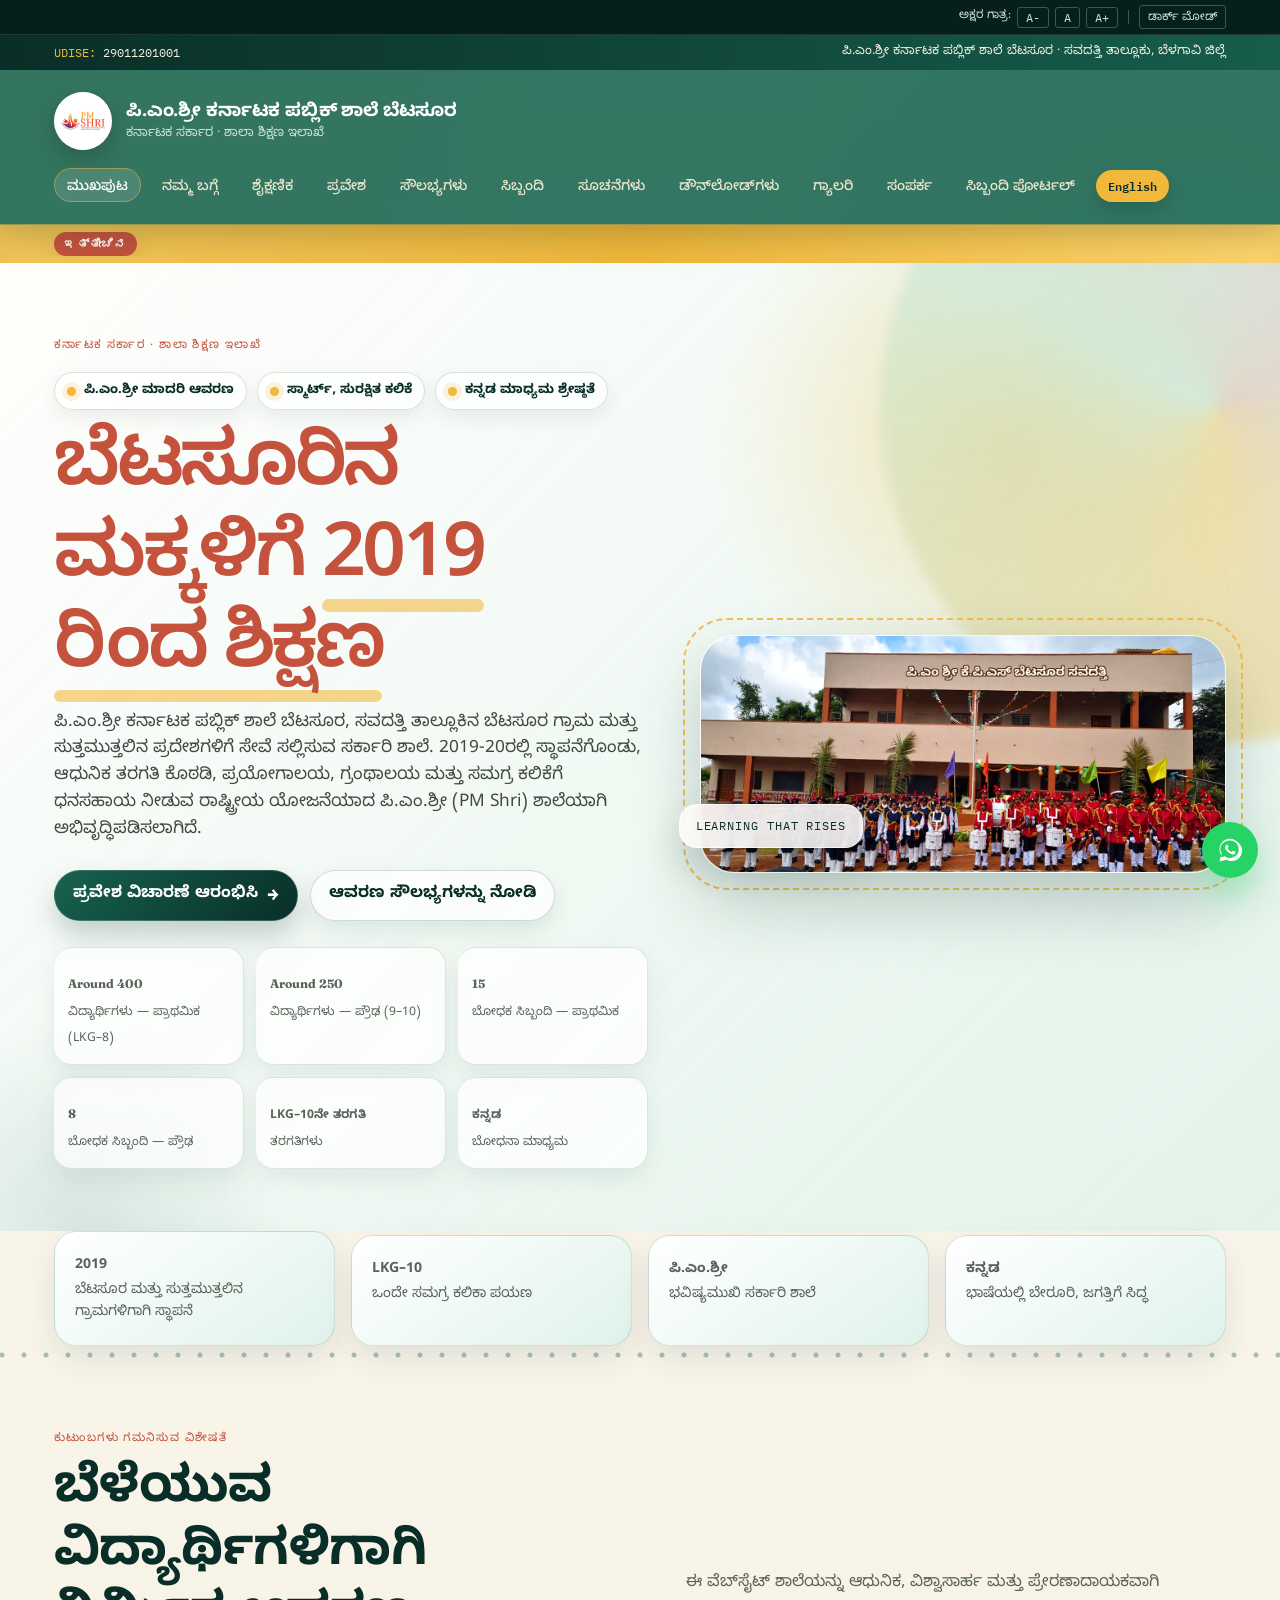
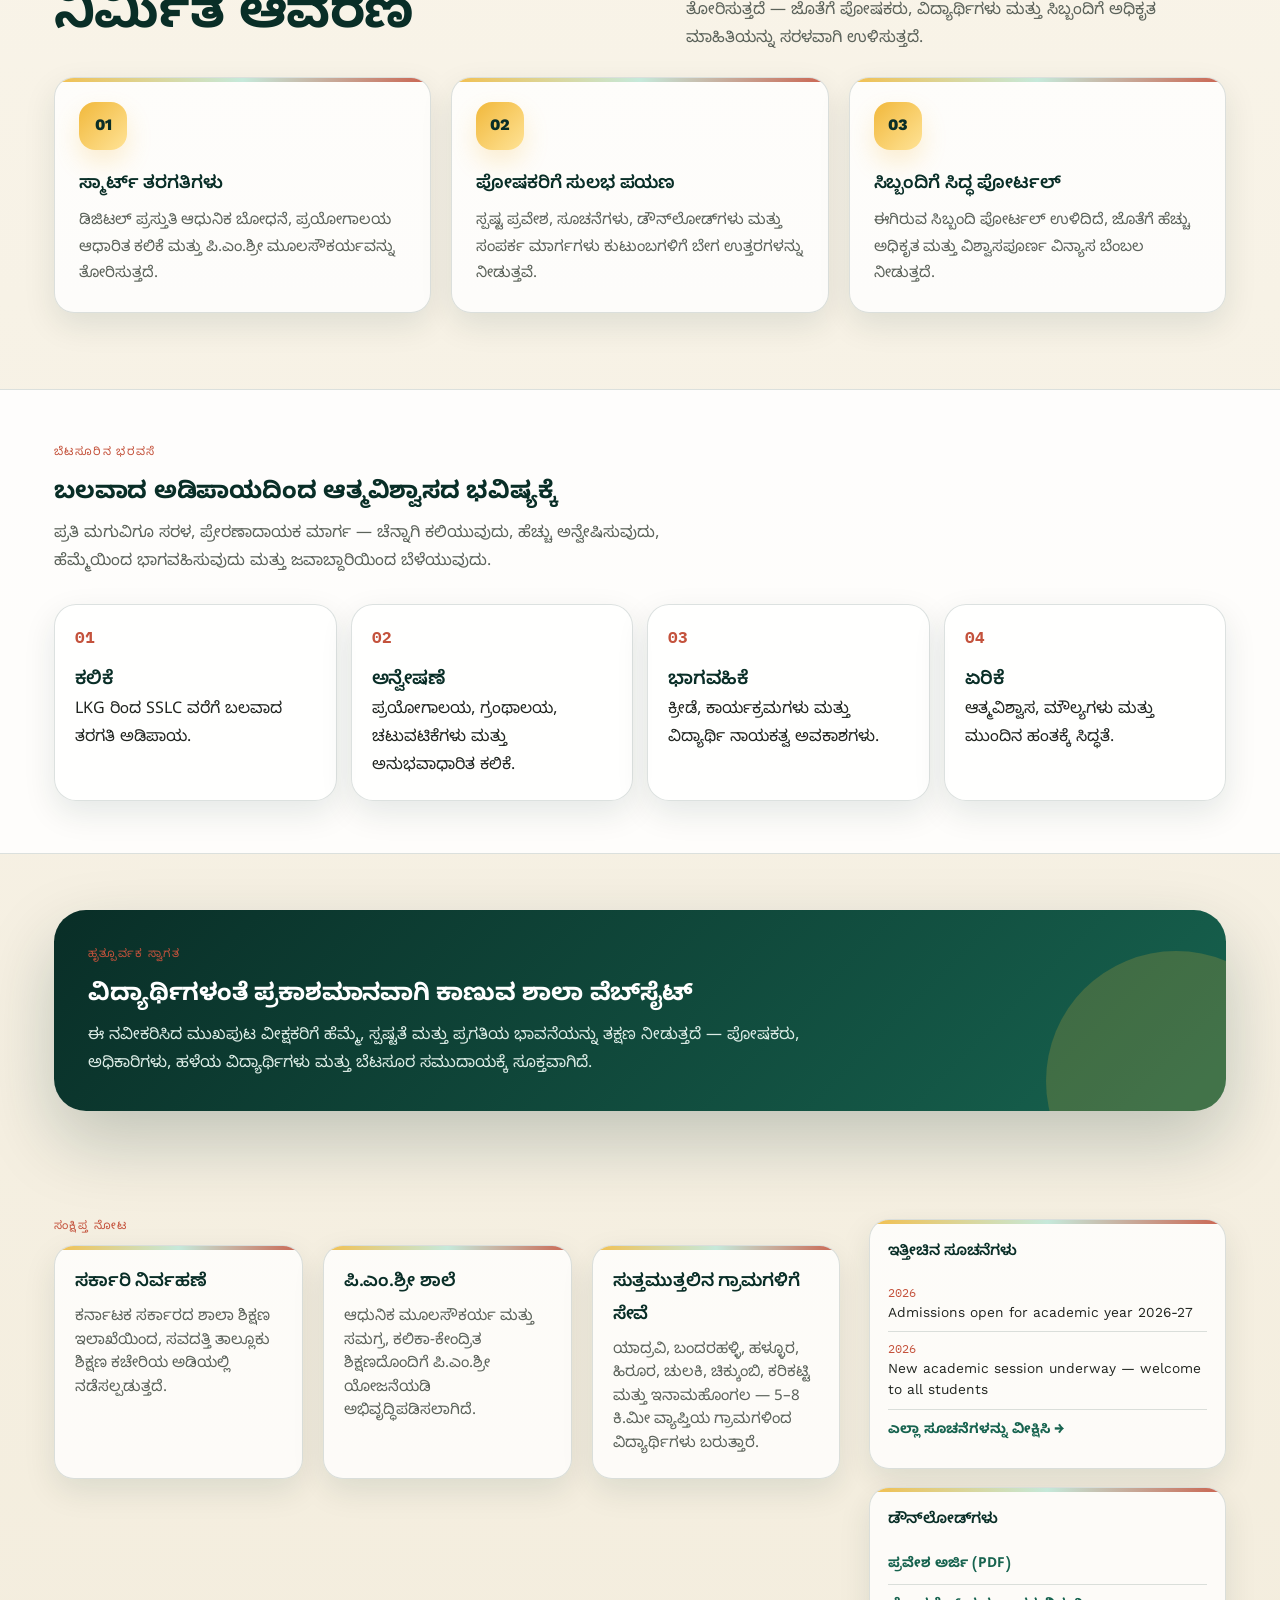
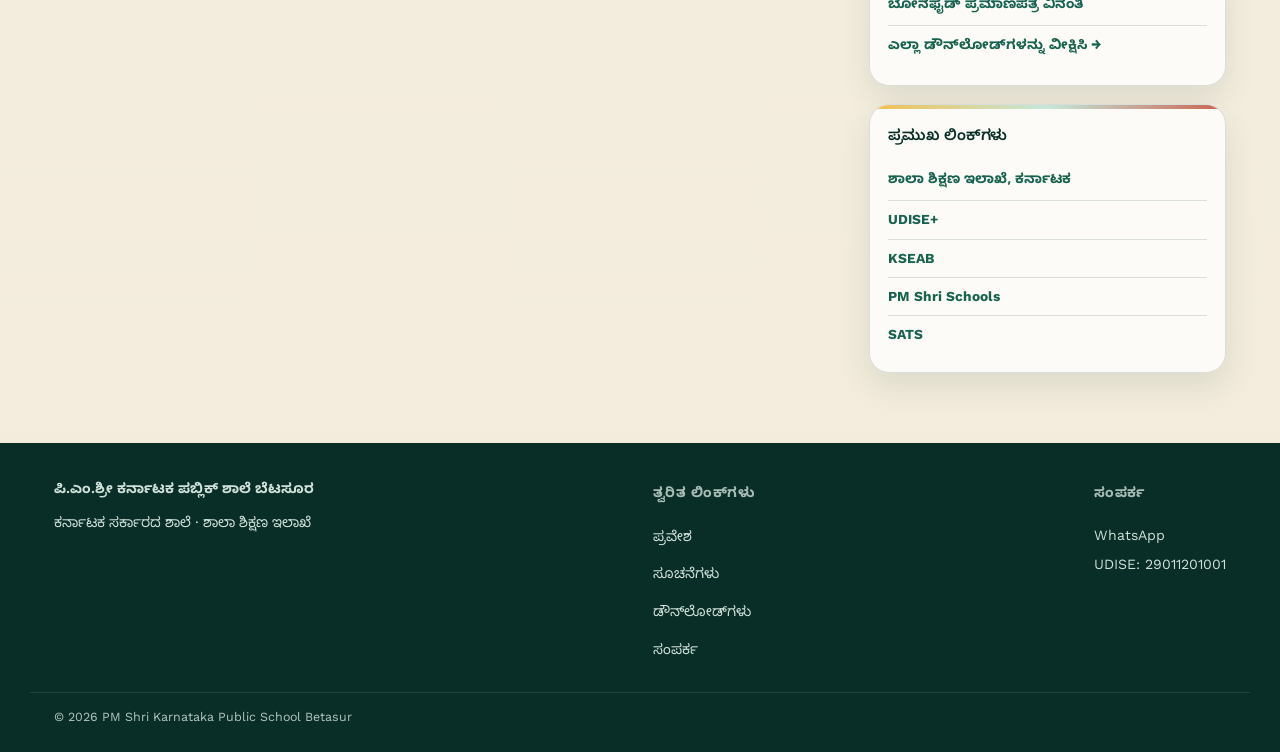
==== index.html @ 29e26c71 "Update index.html" ====
<!DOCTYPE html>
<html lang="kn" data-lang="kn">
<head>
<script>(function(){try{var d=document.documentElement;var lang=localStorage.getItem('pmshri-lang');if(lang==='en'||lang==='kn')d.setAttribute('data-lang',lang);var fs=localStorage.getItem('pmshri-fontstep');if(fs!==null){var step=Math.max(-2,Math.min(3,parseInt(fs,10)||0));d.style.fontSize=(16+step*1.5)+'px';}if(localStorage.getItem('pmshri-theme')==='dark')d.classList.add('dark');}catch(e){}})();</script>
<meta charset="UTF-8">
<meta name="viewport" content="width=device-width, initial-scale=1.0">
<link rel="icon" href="icons/favicon-32.png" type="image/png">
<meta name="description" content="PM Shri Karnataka Public School Betasur is a government school in Betasur village, Savadatti Taluk, Belagavi District, Karnataka, developed under the PM Shri scheme.">
<meta property="og:type" content="website">
<meta property="og:title" content="Home | PM Shri Karnataka Public School Betasur">
<meta property="og:description" content="PM Shri Karnataka Public School Betasur is a government school in Betasur village, Savadatti Taluk, Belagavi District, Karnataka, developed under the PM Shri scheme.">
<meta property="og:image" content="https://REPLACE-WITH-YOUR-DOMAIN/images/school-building.jpg">
<meta property="og:url" content="https://REPLACE-WITH-YOUR-DOMAIN/index.html">
<meta name="twitter:card" content="summary_large_image">
<title>Home | PM Shri Karnataka Public School Betasur</title>
<link rel="preconnect" href="https://fonts.googleapis.com">
<link href="https://fonts.googleapis.com/css2?family=Fraunces:opsz,wght@9..144,500;9..144,600;9..144,700&family=Work+Sans:wght@400;500;600&family=Noto+Sans+Kannada:wght@400;500;600&family=IBM+Plex+Mono:wght@400;500&display=swap" rel="stylesheet">
<link rel="stylesheet" href="styles.css">
<link rel="manifest" href="manifest.json">
<meta name="theme-color" content="#1C4B3E">
<link rel="apple-touch-icon" href="icons/apple-touch-icon.png">
<meta name="mobile-web-app-capable" content="yes">
<meta name="apple-mobile-web-app-capable" content="yes">
<meta name="apple-mobile-web-app-title" content="PMShri Betasur">
<script type="application/ld+json">
{
  "@context": "https://schema.org",
  "@type": "School",
  "name": "PM Shri Karnataka Public School Betasur",
  "alternateName": "PM Shri Karnataka Public School, Betasur",
  "description": "A government school in Betasur village, Savadatti Taluk, Belagavi District, Karnataka, developed under the PM Shri scheme. Offers education from LKG to Class 10 (SSLC), affiliated to KSEAB.",
  "address": {
    "@type": "PostalAddress",
    "streetAddress": "Betasur Village",
    "addressLocality": "Savadatti Taluk",
    "addressRegion": "Belagavi District, Karnataka",
    "addressCountry": "IN"
  },
  "telephone": "+91-9480597247",
  "email": "ghrmsabetsur2019@gmail.com",
  "url": "https://REPLACE-WITH-YOUR-DOMAIN/index.html",
  "image": "https://REPLACE-WITH-YOUR-DOMAIN/images/school-building.jpg",
  "foundingDate": "2019",
  "geo": {
    "@type": "GeoCoordinates",
    "latitude": 15.7302,
    "longitude": 75.1380
  }
}
</script>
<!-- Privacy-friendly analytics (inactive placeholder).
     Once you have a domain + a Plausible/GoatCounter account, replace
     REPLACE-WITH-YOUR-DOMAIN below and uncomment this script tag.
<script defer data-domain="REPLACE-WITH-YOUR-DOMAIN" src="https://plausible.io/js/script.js"></script>
-->
</head>
<body>
<div id="splash-screen">
  <img src="images/pm-shri-logo.png" alt="PM Shri School Logo" class="splash-logo">
  <p class="splash-text"><span class="t-en">PM Shri Karnataka Public School Betasur</span><span class="t-kn">ಪಿ.ಎಂ.ಶ್ರೀ ಕರ್ನಾಟಕ ಪಬ್ಲಿಕ್ ಶಾಲೆ ಬೆಟಸೂರ</span></p>
</div>
<a class="skip-link" href="#main-content"><span class="t-en">Skip to main content</span><span class="t-kn">ಮುಖ್ಯ ವಿಷಯಕ್ಕೆ ಹೋಗಿ</span></a>

<div class="a11y-bar">
  <div class="wrap">
    <span class="t-en">Text size:</span><span class="t-kn">ಅಕ್ಷರ ಗಾತ್ರ:</span>
    <button onclick="changeFontSize(-1)" aria-label="Decrease text size">A-</button>
    <button onclick="resetFontSize()" aria-label="Reset text size">A</button>
    <button onclick="changeFontSize(1)" aria-label="Increase text size">A+</button>
    <span class="divider-y"></span>
    <button id="darkModeToggle" onclick="toggleDarkMode()" aria-pressed="false"><span class="t-en">Dark mode</span><span class="t-kn">ಡಾರ್ಕ್ ಮೋಡ್</span></button>
  </div>
</div>
<div class="topbar">
  <div class="wrap">
    <span><span class="tag">UDISE:</span> 29011201001</span>
    <span class="t-en">PM Shri Karnataka Public School Betasur &middot; Savadatti Taluk, Belagavi District</span>
    <span class="t-kn">ಪಿ.ಎಂ.ಶ್ರೀ ಕರ್ನಾಟಕ ಪಬ್ಲಿಕ್ ಶಾಲೆ ಬೆಟಸೂರ &middot; ಸವದತ್ತಿ ತಾಲ್ಲೂಕು, ಬೆಳಗಾವಿ ಜಿಲ್ಲೆ</span>
  </div>
</div>
<header class="main">
  <div class="wrap">
    <a class="brand" href="index.html">
      <img class="crest" src="images/pm-shri-logo.png" alt="PM Shri School Logo">
      <div>
        <h1><span class="t-en">PM Shri Karnataka Public School Betasur</span><span class="t-kn">ಪಿ.ಎಂ.ಶ್ರೀ ಕರ್ನಾಟಕ ಪಬ್ಲಿಕ್ ಶಾಲೆ ಬೆಟಸೂರ</span></h1>
        <p class="t-en">Government of Karnataka &middot; Dept. of School Education</p>
        <p class="t-kn">ಕರ್ನಾಟಕ ಸರ್ಕಾರ &middot; ಶಾಲಾ ಶಿಕ್ಷಣ ಇಲಾಖೆ</p>
      </div>
    </a>
    <nav>
      <button class="nav-toggle" onclick="toggleNav()" aria-label="Toggle menu" aria-expanded="false" aria-controls="mainNav"><span></span><span></span><span></span></button>
      <ul id="mainNav">
        <li><a class="active" href="index.html"><span class="t-en">Home</span><span class="t-kn">ಮುಖಪುಟ</span></a></li>
<li><a class="" href="about.html"><span class="t-en">About</span><span class="t-kn">ನಮ್ಮ ಬಗ್ಗೆ</span></a></li>
<li><a class="" href="academics.html"><span class="t-en">Academics</span><span class="t-kn">ಶೈಕ್ಷಣಿಕ</span></a></li>
<li><a class="" href="admissions.html"><span class="t-en">Admissions</span><span class="t-kn">ಪ್ರವೇಶ</span></a></li>
<li><a class="" href="facilities.html"><span class="t-en">Facilities</span><span class="t-kn">ಸೌಲಭ್ಯಗಳು</span></a></li>
<li><a class="" href="staff.html"><span class="t-en">Staff</span><span class="t-kn">ಸಿಬ್ಬಂದಿ</span></a></li>
<li><a class="" href="notices.html"><span class="t-en">Notices</span><span class="t-kn">ಸೂಚನೆಗಳು</span></a></li>
<li><a class="" href="downloads.html"><span class="t-en">Downloads</span><span class="t-kn">ಡೌನ್‌ಲೋಡ್‌ಗಳು</span></a></li>
<li><a class="" href="gallery.html"><span class="t-en">Gallery</span><span class="t-kn">ಗ್ಯಾಲರಿ</span></a></li>
<li><a class="" href="contact.html"><span class="t-en">Contact</span><span class="t-kn">ಸಂಪರ್ಕ</span></a></li>
<li><a class="" href="staff-portal.html"><span class="t-en">Staff Portal</span><span class="t-kn">ಸಿಬ್ಬಂದಿ ಪೋರ್ಟಲ್</span></a></li>

        <li><button id="langToggle" onclick="toggleLang()">English</button></li>
      </ul>
    </nav>
  </div>
</header>
<div class="ticker">
  <div class="wrap">
    <span class="ticker-label t-en">Latest</span><span class="ticker-label t-kn">ಇತ್ತೀಚಿನ</span>
    <span class="ticker-track t-en">Academic year 2026-27 is underway &nbsp;&nbsp;&#9670;&nbsp;&nbsp; Visit the school office for admission enquiries &nbsp;&nbsp;&#9670;&nbsp;&nbsp; Check the Notices page for the latest updates</span>
    <span class="ticker-track t-kn">2026-27ನೇ ಶೈಕ್ಷಣಿಕ ವರ್ಷ ಪ್ರಗತಿಯಲ್ಲಿದೆ &nbsp;&nbsp;&#9670;&nbsp;&nbsp; ಪ್ರವೇಶ ವಿಚಾರಣೆಗಾಗಿ ಶಾಲಾ ಕಚೇರಿಯನ್ನು ಸಂಪರ್ಕಿಸಿ &nbsp;&nbsp;&#9670;&nbsp;&nbsp; ಇತ್ತೀಚಿನ ಮಾಹಿತಿಗಾಗಿ ಸೂಚನೆಗಳ ಪುಟ ನೋಡಿ</span>
  </div>
</div>

<section id="main-content" class="hero">
  <div class="wrap">
    <div>
      <span class="eyebrow"><span class="t-en">Government of Karnataka &middot; Dept. of School Education</span><span class="t-kn">ಕರ್ನಾಟಕ ಸರ್ಕಾರ &middot; ಶಾಲಾ ಶಿಕ್ಷಣ ಇಲಾಖೆ</span></span>
      <div class="hero-badges" aria-label="School highlights">
        <span class="hero-badge"><i></i><span class="t-en">PM Shri model campus</span><span class="t-kn">ಪಿ.ಎಂ.ಶ್ರೀ ಮಾದರಿ ಆವರಣ</span></span>
        <span class="hero-badge"><i></i><span class="t-en">Smart, safe learning</span><span class="t-kn">ಸ್ಮಾರ್ಟ್, ಸುರಕ್ಷಿತ ಕಲಿಕೆ</span></span>
        <span class="hero-badge"><i></i><span class="t-en">Kannada-medium excellence</span><span class="t-kn">ಕನ್ನಡ ಮಾಧ್ಯಮ ಶ್ರೇಷ್ಠತೆ</span></span>
      </div>
      <h2><span class="t-en">Educating the children of Betasur since <span>2019</span></span><span class="t-kn">ಬೆಟಸೂರಿನ ಮಕ್ಕಳಿಗೆ <span>2019</span> ರಿಂದ ಶಿಕ್ಷಣ</span></h2>
      <p class="lede t-en">PM Shri Karnataka Public School Betasur is a government school serving Betasur village and surrounding hamlets in Savadatti Taluk, founded in 2019-20 and developed as a PM Shri (PM Schools for Rising India) school &mdash; the national scheme that funds modern classrooms, labs, libraries and holistic learning in government schools.</p>
      <p class="lede t-kn">ಪಿ.ಎಂ.ಶ್ರೀ ಕರ್ನಾಟಕ ಪಬ್ಲಿಕ್ ಶಾಲೆ ಬೆಟಸೂರ, ಸವದತ್ತಿ ತಾಲ್ಲೂಕಿನ ಬೆಟಸೂರ ಗ್ರಾಮ ಮತ್ತು ಸುತ್ತಮುತ್ತಲಿನ ಪ್ರದೇಶಗಳಿಗೆ ಸೇವೆ ಸಲ್ಲಿಸುವ ಸರ್ಕಾರಿ ಶಾಲೆ. 2019-20ರಲ್ಲಿ ಸ್ಥಾಪನೆಗೊಂಡು, ಆಧುನಿಕ ತರಗತಿ ಕೊಠಡಿ, ಪ್ರಯೋಗಾಲಯ, ಗ್ರಂಥಾಲಯ ಮತ್ತು ಸಮಗ್ರ ಕಲಿಕೆಗೆ ಧನಸಹಾಯ ನೀಡುವ ರಾಷ್ಟ್ರೀಯ ಯೋಜನೆಯಾದ ಪಿ.ಎಂ.ಶ್ರೀ (PM Shri) ಶಾಲೆಯಾಗಿ ಅಭಿವೃದ್ಧಿಪಡಿಸಲಾಗಿದೆ.</p>
      <div class="hero-actions">
        <a class="btn-wow" href="admissions.html"><span class="t-en">Start admission enquiry</span><span class="t-kn">ಪ್ರವೇಶ ವಿಚಾರಣೆ ಆರಂಭಿಸಿ</span> &rarr;</a>
        <a class="btn-wow secondary" href="facilities.html"><span class="t-en">Explore campus facilities</span><span class="t-kn">ಆವರಣ ಸೌಲಭ್ಯಗಳನ್ನು ನೋಡಿ</span></a>
      </div>
      <div class="hero-stats">
        <div><b><span>Around 400</span></b><span class="t-en">Students &mdash; Primary (LKG&ndash;8th)</span><span class="t-kn">ವಿದ್ಯಾರ್ಥಿಗಳು &mdash; ಪ್ರಾಥಮಿಕ (LKG&ndash;8)</span></div>
        <div><b><span>Around 250</span></b><span class="t-en">Students &mdash; Secondary (9th&ndash;10th)</span><span class="t-kn">ವಿದ್ಯಾರ್ಥಿಗಳು &mdash; ಪ್ರೌಢ (9&ndash;10)</span></div>
        <div><b><span>15</span></b><span class="t-en">Teaching staff &mdash; Primary</span><span class="t-kn">ಬೋಧಕ ಸಿಬ್ಬಂದಿ &mdash; ಪ್ರಾಥಮಿಕ</span></div>
        <div><b><span>8</span></b><span class="t-en">Teaching staff &mdash; Secondary</span><span class="t-kn">ಬೋಧಕ ಸಿಬ್ಬಂದಿ &mdash; ಪ್ರೌಢ</span></div>
        <div><b><span class="t-en">LKG&ndash;10th</span><span class="t-kn">LKG&ndash;10ನೇ ತರಗತಿ</span></b><span class="t-en">Grades offered</span><span class="t-kn">ತರಗತಿಗಳು</span></div>
        <div><b><span class="t-en">Kannada</span><span class="t-kn">ಕನ್ನಡ</span></b><span class="t-en">Medium of instruction</span><span class="t-kn">ಬೋಧನಾ ಮಾಧ್ಯಮ</span></div>
      </div>
    </div>
    <div class="hero-photo"><img src="images/school-building.jpg" alt="PM Shri Karnataka Public School Betasur building" width="661" height="557" decoding="async" fetchpriority="high"></div>
  </div>
</section>

<div class="signature-strip">
  <div class="wrap">
    <div class="signature-item"><strong><span class="t-en">2019</span><span class="t-kn">2019</span></strong><span class="t-en">Founded for Betasur and nearby villages</span><span class="t-kn">ಬೆಟಸೂರ ಮತ್ತು ಸುತ್ತಮುತ್ತಲಿನ ಗ್ರಾಮಗಳಿಗಾಗಿ ಸ್ಥಾಪನೆ</span></div>
    <div class="signature-item"><strong><span class="t-en">LKG&ndash;10</span><span class="t-kn">LKG&ndash;10</span></strong><span class="t-en">One connected learning journey</span><span class="t-kn">ಒಂದೇ ಸಮಗ್ರ ಕಲಿಕಾ ಪಯಣ</span></div>
    <div class="signature-item"><strong><span class="t-en">PM Shri</span><span class="t-kn">ಪಿ.ಎಂ.ಶ್ರೀ</span></strong><span class="t-en">Future-ready government school</span><span class="t-kn">ಭವಿಷ್ಯಮುಖಿ ಸರ್ಕಾರಿ ಶಾಲೆ</span></div>
    <div class="signature-item"><strong><span class="t-en">Kannada</span><span class="t-kn">ಕನ್ನಡ</span></strong><span class="t-en">Rooted in language, ready for the world</span><span class="t-kn">ಭಾಷೆಯಲ್ಲಿ ಬೇರೂರಿ, ಜಗತ್ತಿಗೆ ಸಿದ್ಧ</span></div>
  </div>
</div>

<div class="divider"></div>

<section class="innovation-zone">
  <div class="wrap">
    <div class="innovation-head">
      <div>
        <span class="eyebrow"><span class="t-en">Why families notice us</span><span class="t-kn">ಕುಟುಂಬಗಳು ಗಮನಿಸುವ ವಿಶೇಷತೆ</span></span>
        <h2><span class="t-en">A campus built for rising learners</span><span class="t-kn">ಬೆಳೆಯುವ ವಿದ್ಯಾರ್ಥಿಗಳಿಗಾಗಿ ನಿರ್ಮಿತ ಆವರಣ</span></h2>
      </div>
      <p><span class="t-en">The website now presents the school as modern, trustworthy and aspirational — while still keeping official information simple for parents, students and staff.</span><span class="t-kn">ಈ ವೆಬ್‌ಸೈಟ್ ಶಾಲೆಯನ್ನು ಆಧುನಿಕ, ವಿಶ್ವಾಸಾರ್ಹ ಮತ್ತು ಪ್ರೇರಣಾದಾಯಕವಾಗಿ ತೋರಿಸುತ್ತದೆ — ಜೊತೆಗೆ ಪೋಷಕರು, ವಿದ್ಯಾರ್ಥಿಗಳು ಮತ್ತು ಸಿಬ್ಬಂದಿಗೆ ಅಧಿಕೃತ ಮಾಹಿತಿಯನ್ನು ಸರಳವಾಗಿ ಉಳಿಸುತ್ತದೆ.</span></p>
    </div>
    <div class="grid-3">
      <div class="card feature-card"><div class="feature-icon">01</div><h3><span class="t-en">Smart classrooms</span><span class="t-kn">ಸ್ಮಾರ್ಟ್ ತರಗತಿಗಳು</span></h3><p><span class="t-en">A digital-first presentation highlights modern teaching, lab-based learning and PM Shri infrastructure.</span><span class="t-kn">ಡಿಜಿಟಲ್ ಪ್ರಸ್ತುತಿ ಆಧುನಿಕ ಬೋಧನೆ, ಪ್ರಯೋಗಾಲಯ ಆಧಾರಿತ ಕಲಿಕೆ ಮತ್ತು ಪಿ.ಎಂ.ಶ್ರೀ ಮೂಲಸೌಕರ್ಯವನ್ನು ತೋರಿಸುತ್ತದೆ.</span></p></div>
      <div class="card feature-card"><div class="feature-icon">02</div><h3><span class="t-en">Parent-friendly journey</span><span class="t-kn">ಪೋಷಕರಿಗೆ ಸುಲಭ ಪಯಣ</span></h3><p><span class="t-en">Clear admissions, notices, downloads and contact routes help families find answers quickly.</span><span class="t-kn">ಸ್ಪಷ್ಟ ಪ್ರವೇಶ, ಸೂಚನೆಗಳು, ಡೌನ್‌ಲೋಡ್‌ಗಳು ಮತ್ತು ಸಂಪರ್ಕ ಮಾರ್ಗಗಳು ಕುಟುಂಬಗಳಿಗೆ ಬೇಗ ಉತ್ತರಗಳನ್ನು ನೀಡುತ್ತವೆ.</span></p></div>
      <div class="card feature-card"><div class="feature-icon">03</div><h3><span class="t-en">Staff-ready portal</span><span class="t-kn">ಸಿಬ್ಬಂದಿಗೆ ಸಿದ್ಧ ಪೋರ್ಟಲ್</span></h3><p><span class="t-en">The existing staff portal remains in place, supported by a polished design that feels more official and confident.</span><span class="t-kn">ಈಗಿರುವ ಸಿಬ್ಬಂದಿ ಪೋರ್ಟಲ್ ಉಳಿದಿದೆ, ಜೊತೆಗೆ ಹೆಚ್ಚು ಅಧಿಕೃತ ಮತ್ತು ವಿಶ್ವಾಸಪೂರ್ಣ ವಿನ್ಯಾಸ ಬೆಂಬಲ ನೀಡುತ್ತದೆ.</span></p></div>
    </div>
  </div>
</section>

<section class="alt">
  <div class="wrap">
    <span class="eyebrow"><span class="t-en">The Betasur promise</span><span class="t-kn">ಬೆಟಸೂರಿನ ಭರವಸೆ</span></span>
    <h2><span class="t-en">From strong basics to confident futures</span><span class="t-kn">ಬಲವಾದ ಅಡಿಪಾಯದಿಂದ ಆತ್ಮವಿಶ್ವಾಸದ ಭವಿಷ್ಯಕ್ಕೆ</span></h2>
    <p class="section-lede"><span class="t-en">A simple, inspiring pathway for every child — learn well, explore more, participate proudly and grow responsibly.</span><span class="t-kn">ಪ್ರತಿ ಮಗುವಿಗೂ ಸರಳ, ಪ್ರೇರಣಾದಾಯಕ ಮಾರ್ಗ — ಚೆನ್ನಾಗಿ ಕಲಿಯುವುದು, ಹೆಚ್ಚು ಅನ್ವೇಷಿಸುವುದು, ಹೆಮ್ಮೆಯಿಂದ ಭಾಗವಹಿಸುವುದು ಮತ್ತು ಜವಾಬ್ದಾರಿಯಿಂದ ಬೆಳೆಯುವುದು.</span></p>
    <div class="timeline-wow">
      <div class="timeline-step"><h3><span class="t-en">Learn</span><span class="t-kn">ಕಲಿಕೆ</span></h3><p><span class="t-en">Strong classroom foundations from LKG to SSLC.</span><span class="t-kn">LKG ರಿಂದ SSLC ವರೆಗೆ ಬಲವಾದ ತರಗತಿ ಅಡಿಪಾಯ.</span></p></div>
      <div class="timeline-step"><h3><span class="t-en">Explore</span><span class="t-kn">ಅನ್ವೇಷಣೆ</span></h3><p><span class="t-en">Labs, library, activities and experiential learning.</span><span class="t-kn">ಪ್ರಯೋಗಾಲಯ, ಗ್ರಂಥಾಲಯ, ಚಟುವಟಿಕೆಗಳು ಮತ್ತು ಅನುಭವಾಧಾರಿತ ಕಲಿಕೆ.</span></p></div>
      <div class="timeline-step"><h3><span class="t-en">Participate</span><span class="t-kn">ಭಾಗವಹಿಕೆ</span></h3><p><span class="t-en">Sports, events and student leadership opportunities.</span><span class="t-kn">ಕ್ರೀಡೆ, ಕಾರ್ಯಕ್ರಮಗಳು ಮತ್ತು ವಿದ್ಯಾರ್ಥಿ ನಾಯಕತ್ವ ಅವಕಾಶಗಳು.</span></p></div>
      <div class="timeline-step"><h3><span class="t-en">Rise</span><span class="t-kn">ಏರಿಕೆ</span></h3><p><span class="t-en">Confidence, values and readiness for the next stage.</span><span class="t-kn">ಆತ್ಮವಿಶ್ವಾಸ, ಮೌಲ್ಯಗಳು ಮತ್ತು ಮುಂದಿನ ಹಂತಕ್ಕೆ ಸಿದ್ಧತೆ.</span></p></div>
    </div>
  </div>
</section>

<section>
  <div class="wrap">
    <div class="principal-note">
      <span class="eyebrow"><span class="t-en">A warm welcome</span><span class="t-kn">ಹೃತ್ಪೂರ್ವಕ ಸ್ವಾಗತ</span></span>
      <h2><span class="t-en">A school website that feels as bright as its students</span><span class="t-kn">ವಿದ್ಯಾರ್ಥಿಗಳಂತೆ ಪ್ರಕಾಶಮಾನವಾಗಿ ಕಾಣುವ ಶಾಲಾ ವೆಬ್‌ಸೈಟ್</span></h2>
      <p><span class="t-en">This upgraded homepage gives visitors an immediate sense of pride, clarity and progress — perfect for parents, officials, alumni and the Betasur community.</span><span class="t-kn">ಈ ನವೀಕರಿಸಿದ ಮುಖಪುಟ ವೀಕ್ಷಕರಿಗೆ ಹೆಮ್ಮೆ, ಸ್ಪಷ್ಟತೆ ಮತ್ತು ಪ್ರಗತಿಯ ಭಾವನೆಯನ್ನು ತಕ್ಷಣ ನೀಡುತ್ತದೆ — ಪೋಷಕರು, ಅಧಿಕಾರಿಗಳು, ಹಳೆಯ ವಿದ್ಯಾರ್ಥಿಗಳು ಮತ್ತು ಬೆಟಸೂರ ಸಮುದಾಯಕ್ಕೆ ಸೂಕ್ತವಾಗಿದೆ.</span></p>
    </div>
  </div>
</section>

<section>
  <div class="wrap with-sidebar">
    <div>
      <span class="eyebrow t-en">Quick overview</span>
      <span class="eyebrow t-kn">ಸಂಕ್ಷಿಪ್ತ ನೋಟ</span>
      <div class="grid-3">
        <div class="card">
          <h3><span class="t-en">Government-run</span><span class="t-kn">ಸರ್ಕಾರಿ ನಿರ್ವಹಣೆ</span></h3>
          <p class="t-en">Operated by the Dept. of School Education, Government of Karnataka, under the Savadatti Taluk education office.</p>
          <p class="t-kn">ಕರ್ನಾಟಕ ಸರ್ಕಾರದ ಶಾಲಾ ಶಿಕ್ಷಣ ಇಲಾಖೆಯಿಂದ, ಸವದತ್ತಿ ತಾಲ್ಲೂಕು ಶಿಕ್ಷಣ ಕಚೇರಿಯ ಅಡಿಯಲ್ಲಿ ನಡೆಸಲ್ಪಡುತ್ತದೆ.</p>
        </div>
        <div class="card">
          <h3><span class="t-en">PM Shri school</span><span class="t-kn">ಪಿ.ಎಂ.ಶ್ರೀ ಶಾಲೆ</span></h3>
          <p class="t-en">Developed under the PM Shri scheme, with modern infrastructure and holistic, learning-centric education.</p>
          <p class="t-kn">ಆಧುನಿಕ ಮೂಲಸೌಕರ್ಯ ಮತ್ತು ಸಮಗ್ರ, ಕಲಿಕಾ-ಕೇಂದ್ರಿತ ಶಿಕ್ಷಣದೊಂದಿಗೆ ಪಿ.ಎಂ.ಶ್ರೀ ಯೋಜನೆಯಡಿ ಅಭಿವೃದ್ಧಿಪಡಿಸಲಾಗಿದೆ.</p>
        </div>
        <div class="card">
          <h3><span class="t-en">Serves nearby villages</span><span class="t-kn">ಸುತ್ತಮುತ್ತಲಿನ ಗ್ರಾಮಗಳಿಗೆ ಸೇವೆ</span></h3>
          <p class="t-en">Students travel from Yadravi, Bandarhalli, Hallur, Hirur, Chulaki, Chikkumbi, Karikatti, and Inamhongal &mdash; villages and hamlets within a 5&ndash;8&nbsp;km radius.</p>
          <p class="t-kn">ಯಾದ್ರವಿ, ಬಂದರಹಳ್ಳಿ, ಹಳ್ಳೂರ, ಹಿರೂರ, ಚುಲಕಿ, ಚಿಕ್ಕುಂಬಿ, ಕರಿಕಟ್ಟಿ ಮತ್ತು ಇನಾಮಹೊಂಗಲ &mdash; 5&ndash;8 ಕಿ.ಮೀ ವ್ಯಾಪ್ತಿಯ ಗ್ರಾಮಗಳಿಂದ ವಿದ್ಯಾರ್ಥಿಗಳು ಬರುತ್ತಾರೆ.</p>
        </div>
      </div>
    </div>
    
<aside>
  <div class="sidebar-widget">
    <h3><span class="t-en">Latest notices</span><span class="t-kn">ಇತ್ತೀಚಿನ ಸೂಚನೆಗಳು</span></h3>
    <ul id="notices-mini">
      <li><span class="mini-date">2026</span><span>Admissions open for academic year 2026-27</span></li>
      <li><span class="mini-date">2026</span><span>New academic session underway &mdash; welcome to all students</span></li>
      <li class="notices-view-all"><a class="ext" href="notices.html"><span class="t-en">View all notices &rarr;</span><span class="t-kn">ಎಲ್ಲಾ ಸೂಚನೆಗಳನ್ನು ವೀಕ್ಷಿಸಿ &rarr;</span></a></li>
    </ul>
  </div>
  <div class="sidebar-widget">
    <h3><span class="t-en">Downloads</span><span class="t-kn">ಡೌನ್‌ಲೋಡ್‌ಗಳು</span></h3>
    <ul>
      <li><a class="ext" href="downloads.html"><span class="t-en">Admission form (PDF)</span><span class="t-kn">ಪ್ರವೇಶ ಅರ್ಜಿ (PDF)</span></a></li>
      <li><a class="ext" href="downloads.html"><span class="t-en">Bonafide certificate request</span><span class="t-kn">ಬೋನಫೈಡ್ ಪ್ರಮಾಣಪತ್ರ ವಿನಂತಿ</span></a></li>
      <li><a class="ext" href="downloads.html"><span class="t-en">View all downloads &rarr;</span><span class="t-kn">ಎಲ್ಲಾ ಡೌನ್‌ಲೋಡ್‌ಗಳನ್ನು ವೀಕ್ಷಿಸಿ &rarr;</span></a></li>
    </ul>
  </div>
  <div class="sidebar-widget">
    <h3><span class="t-en">Important links</span><span class="t-kn">ಪ್ರಮುಖ ಲಿಂಕ್‌ಗಳು</span></h3>
    <ul>
      <li><a class="ext" href="https://schooleducation.karnataka.gov.in/" target="_blank" rel="noopener"><span class="t-en">Dept. of School Education, Karnataka</span><span class="t-kn">ಶಾಲಾ ಶಿಕ್ಷಣ ಇಲಾಖೆ, ಕರ್ನಾಟಕ</span></a></li>
      <li><a class="ext" href="https://udiseplus.gov.in/" target="_blank" rel="noopener">UDISE+</a></li>
      <li><a class="ext" href="https://kseab.karnataka.gov.in/" target="_blank" rel="noopener">KSEAB</a></li>
      <li><a class="ext" href="https://pmshrischools.education.gov.in/" target="_blank" rel="noopener">PM Shri Schools</a></li>
       <li><a class="ext" href="https://sats.karnataka.gov.in/" target="_blank" rel="noopener">SATS</a></li>
    </ul>
  </div>
</aside>

  </div>
</section>

<footer>
  <div class="wrap footer-grid">
    <div class="footer-col">
      <strong><span class="t-en">PM Shri Karnataka Public School Betasur</span><span class="t-kn">ಪಿ.ಎಂ.ಶ್ರೀ ಕರ್ನಾಟಕ ಪಬ್ಲಿಕ್ ಶಾಲೆ ಬೆಟಸೂರ</span></strong>
      <p><span class="t-en">A Government of Karnataka school &middot; Dept. of School Education</span><span class="t-kn">ಕರ್ನಾಟಕ ಸರ್ಕಾರದ ಶಾಲೆ &middot; ಶಾಲಾ ಶಿಕ್ಷಣ ಇಲಾಖೆ</span></p>
    </div>
    <div class="footer-col">
      <h4><span class="t-en">Quick links</span><span class="t-kn">ತ್ವರಿತ ಲಿಂಕ್‌ಗಳು</span></h4>
      <a href="admissions.html"><span class="t-en">Admissions</span><span class="t-kn">ಪ್ರವೇಶ</span></a>
      <a href="notices.html"><span class="t-en">Notices</span><span class="t-kn">ಸೂಚನೆಗಳು</span></a>
      <a href="downloads.html"><span class="t-en">Downloads</span><span class="t-kn">ಡೌನ್‌ಲೋಡ್‌ಗಳು</span></a>
      <a href="contact.html"><span class="t-en">Contact</span><span class="t-kn">ಸಂಪರ್ಕ</span></a>
    </div>
    <div class="footer-col">
      <h4><span class="t-en">Contact</span><span class="t-kn">ಸಂಪರ್ಕ</span></h4>
      <a href="https://wa.me/919480597247" target="_blank" rel="noopener">WhatsApp</a>
      <span>UDISE: 29011201001</span>
    </div>
  </div>
  <div class="wrap footer-bottom">
    <span>&copy; 2026 PM Shri Karnataka Public School Betasur</span>
  </div>
</footer>
<a class="wa-float" href="https://wa.me/919480597247" target="_blank" rel="noopener" aria-label="Chat on WhatsApp">
  <svg viewBox="0 0 32 32" width="28" height="28" fill="#fff"><path d="M16 3C9.4 3 4 8.4 4 15c0 2.4.7 4.6 1.9 6.5L4 29l7.7-1.9c1.8 1 3.9 1.5 6.3 1.5 6.6 0 12-5.4 12-12S22.6 3 16 3zm0 2c5.5 0 10 4.5 10 10s-4.5 10-10 10c-2.1 0-4-.6-5.6-1.7l-.4-.2-4.6 1.1 1.2-4.4-.3-.5C5.5 18.1 5 16.6 5 15c0-5.5 4.5-10 11-10zm-3.8 5.4c-.2 0-.5 0-.7.3-.3.3-1 1-1 2.4s1 2.7 1.2 2.9c.1.2 2 3.2 5 4.3 2.5 1 3 .8 3.5.7.5 0 1.7-.7 1.9-1.4.2-.7.2-1.3.2-1.4-.1-.1-.3-.2-.6-.4-.3-.1-1.7-.9-2-1-.3-.1-.4-.1-.6.1-.2.3-.7 1-.9 1.1-.2.2-.3.2-.6.1-.3-.1-1.3-.5-2.4-1.5-.9-.8-1.5-1.8-1.7-2.1-.2-.3 0-.5.1-.6l.4-.5c.1-.1.2-.3.3-.4.1-.2 0-.4 0-.5 0-.1-.6-1.6-.9-2.2-.2-.5-.5-.5-.7-.5h-.5z"/></svg>
</a>
<script src="script.js"></script>
<script>
  (function () {
    var splash = document.getElementById('splash-screen');
    if (!splash) return;
    function hideSplash() { splash.style.display = 'none'; }
    setTimeout(hideSplash, 2000);
    splash.addEventListener('click', hideSplash);
  })();
</script>
</body>
</html>
---- styles.css ----
:root{
  --bg: #F5F0E1;
  --bg-panel: #FFFFFF;
  --ink: #26261F;
  --ink-soft: #55534A;
  --green: #1C4B3E;
  --green-deep: #123029;
  --mustard: #D9A441;
  --brick: #A64B3B;
  --line: #DCD3B8;
  --radius: 4px;
}
*{box-sizing:border-box; margin:0; padding:0;}
body{
  background:var(--bg);
  color:var(--ink);
  font-family:'Work Sans', sans-serif;
  line-height:1.55;
}
h1,h2,h3{
  font-family:'Fraunces', serif;
  color:var(--green-deep);
  letter-spacing:-0.01em;
}
a{color:inherit;}
.eyebrow{
  font-family:'IBM Plex Mono', monospace;
  font-size:0.72rem;
  letter-spacing:0.12em;
  text-transform:uppercase;
  color:var(--brick);
  display:block;
  margin-bottom:8px;
}
.placeholder{
  background:#FBF3DD;
  border:1px dashed var(--mustard);
  color:#8a6d1f;
  font-family:'IBM Plex Mono', monospace;
  font-size:0.8rem;
  padding:2px 6px;
  border-radius:3px;
}
.wrap{width:100%; max-width:1180px; margin:0 auto; padding:0 24px;}

/* Skip link (keyboard/screen-reader users can jump past the header) */
.skip-link{
  position:absolute; top:-48px; left:8px; z-index:1000;
  background:var(--green-deep); color:#fff; padding:10px 16px;
  border-radius:0 0 6px 6px; font-family:'IBM Plex Mono', monospace; font-size:0.85rem;
  text-decoration:none; transition:top 0.15s ease;
}
.skip-link:focus{top:0;}

/* Consistent, visible keyboard focus outline everywhere */
a:focus-visible, button:focus-visible, input:focus-visible, textarea:focus-visible, select:focus-visible{
  outline:2px solid var(--mustard); outline-offset:2px; border-radius:2px;
}

/* Language toggling — pure CSS, no storage */
html[data-lang="en"] .t-kn{display:none;}
html[data-lang="kn"] .t-en{display:none;}
.t-kn{font-family:'Noto Sans Kannada','Work Sans',sans-serif;}

/* Top strip */
.topbar{
  background:var(--green-deep);
  color:#F5F0E1;
  font-family:'IBM Plex Mono', monospace;
  font-size:0.78rem;
  padding:8px 0;
}
.topbar .wrap{display:flex; justify-content:space-between; flex-wrap:wrap; gap:6px;}
.topbar span.tag{color:var(--mustard);}

/* Accessibility toolbar (govt-site convention: font size + contrast controls) */
.a11y-bar{
  background:#0E2620;
  color:#CFE0D8;
  font-family:'IBM Plex Mono', monospace;
  font-size:0.72rem;
  padding:5px 0;
  border-bottom:1px solid #1c3a32;
}
.a11y-bar .wrap{display:flex; justify-content:flex-end; align-items:center; gap:6px;}
.a11y-bar button{
  background:none; border:1px solid #3a5a51; color:#CFE0D8;
  font-family:'IBM Plex Mono', monospace; font-size:0.72rem;
  padding:2px 8px; border-radius:3px; cursor:pointer;
}
.a11y-bar button:hover{background:#1c3a32;}
.a11y-bar button[aria-pressed="true"]{background:var(--mustard); color:var(--green-deep); border-color:var(--mustard); font-weight:600;}
.a11y-bar span.divider-y{border-left:1px solid #3a5a51; height:14px; margin:0 4px;}

/* Marquee ticker */
.ticker{
  background:var(--mustard);
  color:var(--green-deep);
  padding:7px 0;
  overflow:hidden;
  white-space:nowrap;
  border-bottom:1px solid #c69333;
}
.ticker .wrap{display:flex; align-items:center; gap:12px; overflow:hidden;}
.ticker-label{
  font-family:'IBM Plex Mono', monospace; font-size:0.72rem; font-weight:700;
  background:var(--brick); color:#fff; padding:3px 10px; border-radius:3px;
  flex-shrink:0; text-transform:uppercase; letter-spacing:0.05em;
}
.ticker-track{
  display:inline-block;
  font-size:0.86rem; font-weight:500;
  animation: ticker-scroll 28s linear infinite;
  padding-left:100%;
}
.ticker:hover .ticker-track{animation-play-state:paused;}
@keyframes ticker-scroll{
  0%{transform:translateX(0);}
  100%{transform:translateX(-100%);}
}
@media (prefers-reduced-motion: reduce){
  .ticker-track{animation:none; padding-left:0;}
  .wa-float{transition:none;}
}

/* Sidebar layout for inner pages */
.with-sidebar{display:grid; grid-template-columns:2.2fr 1fr; gap:28px; align-items:start;}
.sidebar-widget{
  background:var(--bg-panel);
  border:1px solid var(--line);
  border-radius:var(--radius);
  padding:18px;
  margin-bottom:18px;
}
.sidebar-widget h3{font-size:0.95rem; margin-bottom:10px;}
.sidebar-widget ul{list-style:none;}
.sidebar-widget li{padding:8px 0; border-bottom:1px solid var(--line); font-size:0.86rem;}
.sidebar-widget li:last-child{border-bottom:none;}
.sidebar-widget a.ext{color:var(--green); font-weight:500; text-decoration:none;}
.sidebar-widget a.ext:hover{text-decoration:underline;}
.sidebar-widget .mini-date{font-family:'IBM Plex Mono', monospace; color:var(--brick); font-size:0.72rem; display:block;}

/* Dark mode (accessibility toggle). Applied to <> (not <body>) so
   the preference-sync script in <head> can switch it on before first
   paint, with no flash on page navigation. Overrides the core palette
   variables plus every hardcoded light-background spot below, so the
   whole site — not just text color — stays readable in dark mode. */
html.dark{
  --bg:#12181B; --bg-panel:#1B2226; --ink:#EDEFEA; --ink-soft:#B7C0BB;
  --green:#3E9C7E; --green-deep:#0E1A17; --mustard:#F1B83B; --brick:#E08669;
  --sky:#1D2C29; --mint:#22332E; --line:rgba(255,255,255,.14);
  --shadow-soft:0 18px 50px rgba(0,0,0,.45); --shadow-card:0 12px 32px rgba(0,0,0,.4);
}
html.dark h1,html.dark h2,html.dark h3{color:var(--ink);}
html.dark .hero-stats b{color:var(--ink);}
html.dark .apply-status-ok{color.var(--green);}
html.dark body{
  background: linear-gradient(180deg,#0F1518 0%, var(--bg) 48%, #0B1012 100%);
}
html.dark body::before{opacity:.14;}
html.dark .placeholder{background:#2A2410; color:#F1B83B; border-color:var(--mustard);}
html.dark .card,html.dark .sidebar-widget{background:rgba(255,255,255,.05);}
html.dark section.alt .card{background:rgba(255,255,255,.03);}
html.dark .card:hover,html.dark .sidebar-widget:hover{border-color:rgba(241,184,59,.35); box-shadow:0 22px 52px rgba(0,0,0,.5);}
html.dark .page-banner{
  background:
    linear-gradient(135deg,rgba(255,255,255,.04),rgba(34,51,46,.55)),
    radial-gradient(circle at 88% 0%,rgba(241,184,59,.14),transparent 18rem);
}
html.dark .hero{
  background:
    radial-gradient(circle at 78% 18%, rgba(241,184,59,.14), transparent 18rem),
    linear-gradient(135deg, rgba(255,255,255,.04), rgba(34,51,46,.5));
}
html.dark .hero p.lede{color:var(--ink-soft);}
html.dark .hero-photo,html.dark .ph{background:repeating-linear-gradient(135deg,#232b2e,#232b2e 10px,#1b2124 10px,#1b2124 20px);}
html.dark .hero-photo::before{background:rgba(20,26,28,.86); border-color:rgba(255,255,255,.12); color:#F5F0E1;}
html.dark .hero-badge{background:rgba(255,255,255,.06); color:#F5F0E1;}
html.dark .hero-stats div{background:rgba(255,255,255,.05); border-color:rgba(255,255,255,.1);}
html.dark .signature-item{background:linear-gradient(145deg,rgba(255,255,255,.06),rgba(34,51,46,.5));}
html.dark .signature-item strong{color:#F5F0E1;}
html.dark .timeline-step{background:rgba(255,255,255,.05);}
html.dark .btn-wow.secondary{background:rgba(255,255,255,.08); color:#F5F0E1; border-color:rgba(255,255,255,.16);}
html.dark table.staff{background:rgba(255,255,255,.04);}
html.dark table.staff th{background:rgba(255,255,255,.06);}
html.dark .gallery-grid .ph{background:linear-gradient(135deg,#2a2b1e,#1d2f29); color:#e6c878;}
html.dark .map-ph{background:#2a2b1e; color:#e6c878;}
html.dark .contact-form input,html.dark .contact-form textarea,
html.dark .apply-form input,html.dark .apply-form select,html.dark .apply-form textarea{
  background:#1B2226; color:var(--ink); border-color:rgba(255,255,255,.16);
}
html.dark .pdf-modal-inner{background:#1B2226;}
html.dark .crest{background:#fff;}
html.dark ::selection{background:var(--mustard); color:#12181B;}
html.dark nav a{color:#DDE6E0;}
@media (max-width:760px){
  html.dark nav ul{background:rgba(20,26,28,.97);}
  html.dark nav a{color:#F5F0E1;}
}

/* PDF preview modal */
.dl-row{display:flex; align-items:center; justify-content:space-between; gap:14px; flex-wrap:wrap;}
.dl-actions{display:flex; gap:8px; flex-shrink:0;}
.dl-actions button, .dl-actions a{
  font-family:'IBM Plex Mono', monospace; font-size:0.74rem;
  padding:5px 12px; border-radius:3px; text-decoration:none;
  border:1px solid var(--green); cursor:pointer;
}
.dl-actions button.preview-btn{background:var(--green); color:#fff; border-color:var(--green);}
.dl-actions button.preview-btn:hover{background:var(--green-deep);}
.dl-actions a.download-btn{background:none; color:var(--green); }
.dl-actions a.download-btn:hover{background:var(--bg);}

.pdf-modal{
  display:none;
  position:fixed; inset:0; z-index:200;
  background:rgba(18,48,41,0.7);
  align-items:center; justify-content:center;
  padding:24px;
}
.pdf-modal.open{display:flex;}
.pdf-modal-inner{
  background:#fff; border-radius:6px; width:100%; max-width:900px; height:85vh;
  display:flex; flex-direction:column; overflow:hidden;
}
.pdf-modal-header{
  display:flex; justify-content:space-between; align-items:center;
  padding:12px 16px; background:var(--green-deep); color:#fff;
}
.pdf-modal-header span{font-family:'IBM Plex Mono', monospace; font-size:0.82rem;}
.pdf-modal-header button{
  background:none; border:1px solid #fff; color:#fff; border-radius:3px;
  padding:4px 10px; cursor:pointer; font-family:'IBM Plex Mono', monospace;
}
.pdf-modal-body{flex:1;}
.pdf-modal-body iframe{width:100%; height:100%; border:none;}
.pdf-modal-empty{
  display:flex; align-items:center; justify-content:center; height:100%;
  color:var(--ink-soft); font-family:'IBM Plex Mono', monospace; font-size:0.85rem;
  text-align:center; padding:20px;
}

/* Header */
header.main{
  background:var(--green);
  color:#F5F0E1;
  padding:22px 0;
  position:sticky; top:0; z-index:50;
  border-bottom:3px solid var(--mustard);
}
header.main .wrap{display:flex; align-items:center; justify-content:space-between; gap:20px; flex-wrap:wrap;}
.brand{display:flex; align-items:center; gap:14px; text-decoration:none;}
.crest{
  width:56px; height:56px;
  border-radius:50%;
  background:#fff;
  display:flex; align-items:center; justify-content:center;
  object-fit:contain;
  padding:4px;
  flex-shrink:0;
  box-shadow:0 0 0 2px var(--mustard);
}
.brand h1{color:#fff; font-size:1.15rem; line-height:1.25;}
.brand p{font-size:0.8rem; color:#CFE0D8;}
nav ul{display:flex; gap:18px; list-style:none; flex-wrap:wrap; align-items:center;}
nav a{font-size:0.88rem; font-weight:500; text-decoration:none; color:#EDE6CE; border-bottom:2px solid transparent; padding-bottom:2px;}
nav a:hover, nav a.active{border-color:var(--mustard); color:#fff;}

/* Language switch button */
#langToggle{
  font-family:'IBM Plex Mono', monospace;
  font-size:0.78rem;
  background:var(--mustard);
  color:var(--green-deep);
  border:none;
  padding:6px 12px;
  border-radius:20px;
  cursor:pointer;
  font-weight:600;
}
#langToggle:hover{background:#e8b862;}

/* Page hero banner (used on inner pages) */
.page-banner{
  background:var(--bg-panel);
  border-bottom:1px solid var(--line);
  padding:36px 0;
}
.page-banner h2{font-size:1.8rem;}
.page-banner p{color:var(--ink-soft); max-width:60ch; margin-top:6px;}

section{padding:52px 0;}
section.alt{background:var(--bg-panel); border-top:1px solid var(--line); border-bottom:1px solid var(--line);}
section h2{font-size:1.5rem; margin-bottom:6px;}
.section-lede{color:var(--ink-soft); max-width:65ch; margin-bottom:28px;}

.divider{
  height:14px;
  background-image: radial-gradient(circle, var(--mustard) 3px, transparent 3.5px);
  background-size: 22px 22px;
  background-position: center;
  opacity:0.6;
}

.grid-3{display:grid; grid-template-columns:repeat(3,1fr); gap:20px;}
.grid-2{display:grid; grid-template-columns:repeat(2,1fr); gap:20px;}
.card{
  background:var(--bg-panel);
  border:1px solid var(--line);
  border-radius:var(--radius);
  padding:20px;
}
section.alt .card{background:var(--bg);}
.card h3{font-size:1.02rem; margin-bottom:8px;}
.card p{font-size:0.92rem; color:var(--ink-soft);}
.doc-list{font-size:0.92rem; color:var(--ink-soft); padding-left:1.15em; display:flex; flex-direction:column; gap:6px;}
.doc-list li{padding-left:4px;}

/* Home hero */
.hero{background:var(--bg-panel); border-bottom:1px solid var(--line); padding:56px 0;}
.hero .wrap{display:grid; grid-template-columns:1.3fr 1fr; gap:36px; align-items:center;}
.hero h2{font-size:2.1rem; font-weight:600; margin-bottom:12px;}
.hero p.lede{color:var(--ink-soft); font-size:1.02rem; max-width:46ch;}
.hero-stats{display:flex; gap:22px; margin-top:22px; flex-wrap:wrap;}
.hero-stats div{border-left:3px solid var(--mustard); padding-left:12px;}
.hero-stats b{display:block; font-family:'Fraunces', serif; font-size:1.3rem; color:var(--green-deep);}
.hero-stats span{font-size:0.76rem; color:var(--ink-soft);}
.hero-photo, .ph{
  background:repeating-linear-gradient(135deg, #E9E0BF, #E9E0BF 10px, #E2D7AE 10px, #E2D7AE 20px);
  border:1px solid var(--line);
  border-radius:var(--radius);
}
.hero-photo{
    aspect-ratio:20/9;
  overflow:hidden;
}
.hero-photo img{width:100%; height:auto; display:block;}
table.staff{width:100%; border-collapse:collapse; font-size:0.92rem;}
table.staff th, table.staff td{text-align:left; padding:10px 12px; border-bottom:1px solid var(--line);}
table.staff th{font-family:'IBM Plex Mono', monospace; font-size:0.7rem; text-transform:uppercase; letter-spacing:0.06em; color:var(--brick);}

.notice-list{list-style:none;}
.notice-list li{display:flex; gap:16px; padding:14px 0; border-bottom:1px solid var(--line); font-size:0.92rem;}
.notice-date{font-family:'IBM Plex Mono', monospace; color:var(--green); font-size:0.8rem; flex-shrink:0; width:110px;}

.gallery-grid{display:grid; grid-template-columns:repeat(4,1fr); gap:14px;}
.gallery-grid .ph{
  aspect-ratio:1;
  display:flex; align-items:center; justify-content:center; text-align:center;
  font-family:'IBM Plex Mono', monospace; font-size:0.66rem; color:#8a6d1f; padding:6px;
}

.contact-grid{display:grid; grid-template-columns:1fr 1fr; gap:30px;}
.contact-grid dt{font-family:'IBM Plex Mono', monospace; font-size:0.7rem; text-transform:uppercase; color:var(--brick); margin-top:14px;}
.contact-grid dd{font-size:0.96rem; margin-bottom:2px;}
.map-ph{
  background:#E2D7AE; border:1px solid var(--line); border-radius:var(--radius);
  height:100%; min-height:220px; display:flex; align-items:center; justify-content:center;
  font-family:'IBM Plex Mono', monospace; font-size:0.78rem; color:#8a6d1f; text-align:center; padding:20px;
}
.map-embed{
  border:1px solid var(--line); border-radius:var(--radius); overflow:hidden; height:100%; min-height:220px;
}
.map-embed iframe{display:block; width:100%; height:100%; min-height:220px;}

footer{background:var(--green-deep); color:#CFE0D8; padding:26px 0; font-size:0.8rem;}
footer .wrap{display:flex; justify-content:space-between; flex-wrap:wrap; gap:10px;}

.contact-form{display:flex; flex-direction:column; gap:14px; max-width:480px; margin-top:12px;}
.contact-form label{display:flex; flex-direction:column; gap:6px; font-size:0.85rem; color:var(--ink-soft);}
.contact-form input, .contact-form textarea{
  font-family:'Work Sans', sans-serif; font-size:0.95rem; padding:10px 12px;
  border:1px solid var(--line); border-radius:6px; background:#fff; color:var(--ink);
}
.contact-form input:focus, .contact-form textarea:focus{outline:2px solid var(--green); outline-offset:1px;}
.contact-form button{align-self:flex-start; border:none; cursor:pointer;}
.helpline-list{list-style:none; padding:0; display:flex; flex-wrap:wrap; gap:10px 28px; margin-top:10px;}
.helpline-list li{font-size:0.92rem;}
.helpline-list a{color:var(--brick); font-weight:600; text-decoration:none;}

.nav-toggle{
  display:none; flex-direction:column; justify-content:center; gap:5px;
  width:38px; height:34px; border:none; background:transparent; cursor:pointer; padding:0;
}
.nav-toggle span{display:block; width:100%; height:2.5px; background:var(--green-deep); border-radius:2px;}

@media (max-width:760px){
  .hero .wrap{grid-template-columns:1fr;}
  .grid-3{grid-template-columns:1fr;}
  .grid-2{grid-template-columns:1fr;}
  .gallery-grid{grid-template-columns:repeat(2,1fr);}
  .contact-grid{grid-template-columns:1fr;}
  header.main .wrap{flex-direction:row; align-items:center; justify-content:space-between; flex-wrap:nowrap;}
  .with-sidebar{grid-template-columns:1fr;}

  .brand{flex:1; min-width:0;}
  .brand h1{font-size:0.95rem; line-height:1.2;}
  .brand p{display:none;}

  .nav-toggle{display:flex;}
  nav{width:auto; margin-left:auto; flex-shrink:0;}
    nav ul{
    display:none; flex-direction:column; align-items:stretch; gap:2px;
    position:absolute; left:12px; right:12px; top:calc(100% + 10px);
    background:var(--bg-panel); border-radius:14px; border:1px solid var(--line);
    box-shadow:0 16px 32px rgba(0,0,0,0.18); z-index:400; padding:8px;
    animation: nav-drop-in 0.22s ease;
  }
  @keyframes nav-drop-in{ from{ opacity:0; transform:translateY(-8px); } to{ opacity:1; transform:translateY(0); } }
  nav ul.open{display:flex;}
  nav ul li{width:100%;}
  nav ul li:not(:last-child){border-bottom:1px solid var(--line);}
  nav ul li a, nav ul li button{
    display:flex; align-items:center; justify-content:space-between;
    width:100%; padding:13px 14px; box-sizing:border-box;
    border-radius:8px; font-size:0.95rem; font-weight:500;
    color:var(--ink); transition:background 0.15s ease;
  }
  nav ul li a:active, nav ul li button:active,
  nav ul li a:hover, nav ul li button:hover{
    background:var(--green-deep); color:#fff;
  }
  nav ul li a.active{
    background:var(--green); color:#fff; font-weight:600;
  }
  nav ul li a::after{
    content:"›"; opacity:0.4; font-size:1.1rem; margin-left:8px;
  }
  nav ul li a.active::after, nav ul li a:hover::after{ opacity:0.9; }
  nav ul li:last-child{ border-bottom:none; margin-top:4px; padding-top:4px; border-top:1px solid var(--line); }
  nav ul li button#langToggle{
    background:var(--mustard); color:var(--ink); font-weight:700; justify-content:center;
  }
  nav ul li button#langToggle:hover{ background:var(--mustard); color:var(--ink); opacity:0.9; }
  header.main{position:relative;}
}

@media (max-width:420px){
  .gallery-grid{grid-template-columns:1fr;}
}

.apply-form{display:flex; flex-direction:column; gap:14px; max-width:560px; margin-top:16px;}
.apply-form .form-row{display:flex; gap:14px; flex-wrap:wrap;}
.apply-form .form-row > label{flex:1 1 220px;}
.apply-form label{display:flex; flex-direction:column; gap:6px; font-size:0.85rem; color:var(--ink-soft);}
.apply-form input, .apply-form select, .apply-form textarea{
  font-family:'Work Sans', sans-serif; font-size:0.95rem; padding:10px 12px;
  border:1px solid var(--line); border-radius:6px; background:#fff; color:var(--ink); width:100%;
}
.apply-form input:focus, .apply-form select:focus, .apply-form textarea:focus{outline:2px solid var(--green); outline-offset:1px;}
.apply-form button{align-self:flex-start; border:none; cursor:pointer;}
.apply-form button:disabled{opacity:0.6; cursor:wait;}
.apply-status{font-size:0.9rem; min-height:1.2em;}
.apply-status-ok{color:var(--green-deep); font-weight:600;}
.apply-status-error{color:var(--brick); font-weight:600;}
.hp-field{position:absolute !important; left:-9999px !important; top:auto; width:1px; height:1px; overflow:hidden;}

.wa-float{
  position:fixed; bottom:22px; right:22px; z-index:500;
  width:56px; height:56px; border-radius:50%;
  background:#25D366; display:flex; align-items:center; justify-content:center;
  box-shadow:0 4px 14px rgba(0,0,0,0.25);
  transition:transform 0.15s ease;
}
.wa-float:hover{transform:scale(1.08);}
@media print{
  .topbar, .a11y-bar, .ticker, header.main, nav, aside, footer, .wa-float, .map-embed, .pdf-modal{display:none !important;}
  body{background:#fff; color:#000;}
  .wrap{max-width:none; padding:0;}
  a{color:#000; text-decoration:underline;}
}


/* ------------------------------------------------------------------
   Innovation polish layer — premium, modern, accessible school look
   ------------------------------------------------------------------ */
:root{
  --bg:#F7F2E6;
  --bg-panel:rgba(255,255,255,.86);
  --ink:#20241F;
  --ink-soft:#5B625A;
  --green:#17634F;
  --green-deep:#092E27;
  --mustard:#F1B83B;
  --brick:#C4523C;
  --sky:#D9F2EA;
  --mint:#BFE6D6;
  --line:rgba(9,46,39,.14);
  --radius:20px;
  --shadow-soft:0 18px 50px rgba(9,46,39,.12);
  --shadow-card:0 12px 32px rgba(9,46,39,.10);
}
html{scroll-behavior:smooth;}
body{
  background:
    radial-gradient(circle at top left, rgba(241,184,59,.22), transparent 34rem),
    radial-gradient(circle at 92% 8%, rgba(191,230,214,.55), transparent 28rem),
    linear-gradient(180deg,#fffaf0 0%, var(--bg) 48%, #f2ebda 100%);
  overflow-x:hidden;
}
body::before{
  content:""; position:fixed; inset:0; pointer-events:none; z-index:-1; opacity:.34;
  background-image:linear-gradient(rgba(9,46,39,.05) 1px, transparent 1px),linear-gradient(90deg, rgba(9,46,39,.05) 1px, transparent 1px);
  background-size:46px 46px;
  mask-image:linear-gradient(to bottom, black, transparent 78%);
}
::selection{background:var(--mustard); color:var(--green-deep);}
.wrap{max-width:1220px;}
.a11y-bar,.topbar{position:relative; z-index:80;}
.a11y-bar{background:#061f1a;}
.topbar{background:linear-gradient(90deg,#092e27,#175d4b);}
header.main{
  top:0; background:rgba(23,99,79,.88); backdrop-filter:blur(18px); -webkit-backdrop-filter:blur(18px);
  box-shadow:0 12px 34px rgba(9,46,39,.18); border-bottom:1px solid rgba(241,184,59,.52);
}
.brand{position:relative;}
.crest{
  width:58px; height:58px; border-radius:50%;
  background:#fff;
  box-shadow:inset 0 0 0 1px rgba(255,255,255,.55),0 10px 22px rgba(0,0,0,.18);
  padding:5px; object-fit:contain;
}
nav ul{gap:8px;}
nav a{
  padding:8px 12px; border-radius:999px; border:1px solid transparent; transition:.2s ease;
}
nav a:hover, nav a.active{background:rgba(255,255,255,.13); border-color:rgba(241,184,59,.48); transform:translateY(-1px);}
#langToggle{box-shadow:0 8px 18px rgba(0,0,0,.14); transition:.2s ease;}
#langToggle:hover{transform:translateY(-1px);}
.ticker{background:linear-gradient(90deg,#f4c85b,#f1b83b,#ffd66c); border-bottom:none; box-shadow:0 10px 22px rgba(164,111,18,.12) inset;}
.ticker-label{border-radius:999px; box-shadow:0 8px 20px rgba(164,75,59,.18);}
section{position:relative;}
.page-banner{
  margin:0 0 28px; border:1px solid var(--line); border-radius:28px; overflow:hidden;
  background:
    linear-gradient(135deg,rgba(255,255,255,.92),rgba(217,242,234,.78)),
    radial-gradient(circle at 88% 0%,rgba(241,184,59,.42),transparent 18rem);
  box-shadow:var(--shadow-soft);
}
.page-banner h2{font-size:clamp(2rem,4vw,3.25rem);}
.page-banner p{font-size:1.02rem;}
.card,.sidebar-widget,.contact-form input,.contact-form textarea,.apply-form input,.apply-form select,.apply-form textarea,.map-embed,.map-ph,.pdf-modal-inner{
  border-radius:var(--radius);
}
.card,.sidebar-widget{
  background:rgba(255,255,255,.78); border:1px solid var(--line); box-shadow:var(--shadow-card);
  position:relative; overflow:hidden; transition:transform .24s ease, box-shadow .24s ease, border-color .24s ease;
}
.card::before,.sidebar-widget::before{
  content:""; position:absolute; inset:0 0 auto; height:4px; background:linear-gradient(90deg,var(--mustard),var(--mint),var(--brick)); opacity:.9;
}
.card:hover,.sidebar-widget:hover{transform:translateY(-5px); box-shadow:0 22px 52px rgba(9,46,39,.15); border-color:rgba(23,99,79,.24);}
.card h3{font-size:1.12rem;}
.card p{font-size:.95rem;}
.hero{
  border-bottom:none; padding:72px 0 62px; min-height:640px; display:flex; align-items:center;
  background:
    radial-gradient(circle at 78% 18%, rgba(241,184,59,.32), transparent 18rem),
    linear-gradient(135deg, rgba(255,255,255,.9), rgba(217,242,234,.72));
  overflow:hidden;
}
.hero::before{
  content:""; position:absolute; width:42rem; height:42rem; right:-17rem; top:-12rem; border-radius:999px;
  background:conic-gradient(from 180deg, rgba(241,184,59,.34), rgba(191,230,214,.54), rgba(196,82,60,.18), rgba(241,184,59,.34));
  filter:blur(6px); animation:slow-spin 24s linear infinite;
}
.hero::after{
  content:""; position:absolute; left:-8rem; bottom:-12rem; width:26rem; height:26rem; border-radius:999px;
  background:radial-gradient(circle,rgba(23,99,79,.12),transparent 68%);
}
.hero .wrap{grid-template-columns:minmax(0,1.06fr) minmax(360px,.94fr); gap:52px; position:relative; z-index:1;}
.hero h2{font-size:clamp(2.7rem,6vw,5.35rem); line-height:.96; letter-spacing:-.045em; margin:10px 0 18px; max-width:10.5ch;}
.hero h2 span{color:var(--brick); position:relative;}
.hero h2 span::after{content:""; position:absolute; left:0; right:0; bottom:.06em; height:.16em; background:rgba(241,184,59,.58); z-index:-1; border-radius:999px;}
.hero p.lede{font-size:1.08rem; max-width:62ch; color:#414942;}
.hero-actions{display:flex; gap:12px; flex-wrap:wrap; margin:26px 0 6px;}
.btn-wow{
  display:inline-flex; align-items:center; gap:9px; min-height:44px; padding:12px 18px; border-radius:999px;
  background:linear-gradient(135deg,var(--green),var(--green-deep)); color:#fff; text-decoration:none; font-weight:700;
  box-shadow:0 14px 28px rgba(9,46,39,.22); border:1px solid rgba(255,255,255,.18); transition:.22s ease;
}
.btn-wow.secondary{background:rgba(255,255,255,.66); color:var(--green-deep); border-color:rgba(23,99,79,.22); box-shadow:0 10px 24px rgba(9,46,39,.10);}
.btn-wow:hover{transform:translateY(-2px); box-shadow:0 18px 34px rgba(9,46,39,.26);}
.hero-badges{display:flex; flex-wrap:wrap; gap:10px; margin:16px 0 0;}
.hero-badge{
  display:inline-flex; align-items:center; gap:8px; padding:8px 12px; border-radius:999px; background:rgba(255,255,255,.7);
  border:1px solid var(--line); color:var(--green-deep); font-size:.82rem; font-weight:700; box-shadow:0 8px 20px rgba(9,46,39,.08);
}
.hero-badge i{width:9px; height:9px; border-radius:999px; background:var(--mustard); box-shadow:0 0 0 5px rgba(241,184,59,.18);}
.hero-stats{display:grid; grid-template-columns:repeat(3,minmax(0,1fr)); gap:12px; margin-top:26px;}
.hero-stats div{border:1px solid rgba(9,46,39,.12); border-left:0; border-radius:18px; padding:14px; background:rgba(255,255,255,.72); box-shadow:0 10px 24px rgba(9,46,39,.08);}
.hero-stats b{font-size:1.45rem;}
.hero-photo{
  border-radius:34px; border:1px solid rgba(255,255,255,.66); box-shadow:0 30px 70px rgba(9,46,39,.24); position:relative;
  overflow:visible; background:none;
}
.hero-photo{
  transition: transform .3s ease;
}
.hero-photo:hover{
  transform: rotate(1.5deg) scale(1.06);
}
.hero-photo img{border-radius:34px; filter:saturate(1.07) contrast(1.04);}
.hero-photo::before{
  content:"Learning that rises"; position:absolute; left:-22px; bottom:24px; z-index:2;
  background:rgba(255,255,255,.84); backdrop-filter:blur(12px); border:1px solid rgba(255,255,255,.7); border-radius:18px;
  padding:12px 16px; color:var(--green-deep); font-family:'IBM Plex Mono',monospace; font-size:.72rem; text-transform:uppercase; letter-spacing:.08em;
  box-shadow:0 18px 38px rgba(9,46,39,.16);
}
.hero-photo::after{
  content:""; position:absolute; inset:-18px; border:2px dashed rgba(241,184,59,.82); border-radius:44px; z-index:-1; animation:floaty 5s ease-in-out infinite;
}
.signature-strip{padding:28px 0 0; margin-top:-28px; position:relative; z-index:4;}
.signature-strip .wrap{display:grid; grid-template-columns:repeat(4,1fr); gap:16px;}
.signature-item{background:linear-gradient(145deg,#fff,rgba(217,242,234,.82)); border:1px solid var(--line); border-radius:22px; padding:20px; box-shadow:var(--shadow-card);}
.signature-item strong{display:block; font-family:'Fraunces',serif; font-size:1.4rem; color:var(--green-deep);}
.signature-item span{display:block; color:var(--ink-soft); font-size:.88rem; margin-top:4px;}
.innovation-zone{padding:64px 0;}
.innovation-head{display:flex; justify-content:space-between; align-items:end; gap:24px; margin-bottom:24px;}
.innovation-head h2{font-size:clamp(2rem,4vw,3.35rem); line-height:1; max-width:12ch;}
.innovation-head p{max-width:54ch; color:var(--ink-soft);}
.feature-card{min-height:230px; padding:24px;}
.feature-icon{width:48px; height:48px; border-radius:16px; display:flex; align-items:center; justify-content:center; background:linear-gradient(135deg,var(--mustard),#ffe396); color:var(--green-deep); font-weight:800; margin-bottom:18px; box-shadow:0 12px 24px rgba(241,184,59,.22);}
.timeline-wow{display:grid; grid-template-columns:repeat(4,1fr); gap:14px; margin-top:18px; counter-reset:step;}
.timeline-step{counter-increment:step; background:rgba(255,255,255,.75); border:1px solid var(--line); border-radius:22px; padding:20px; position:relative; box-shadow:var(--shadow-card);}
.timeline-step::before{content:counter(step, decimal-leading-zero); display:inline-flex; margin-bottom:14px; color:var(--brick); font-family:'IBM Plex Mono',monospace; font-weight:700;}
.principal-note{background:linear-gradient(135deg,var(--green-deep),#17634f); color:#f7f2e6; border-radius:32px; padding:34px; box-shadow:0 30px 70px rgba(9,46,39,.22); position:relative; overflow:hidden;}
.principal-note::after{content:""; position:absolute; right:-80px; bottom:-100px; width:260px; height:260px; border-radius:999px; background:rgba(241,184,59,.2);}
.principal-note h2,.principal-note h3{color:#fff;}
.principal-note p{color:#dcece6; max-width:74ch;}
.divider{height:18px; opacity:.9; background-image:radial-gradient(circle,rgba(23,99,79,.4) 2px,transparent 3px);}
.sidebar-widget a.ext,.card a.ext{color:var(--green); font-weight:700; text-underline-offset:3px;}
table.staff{overflow:hidden; border-radius:18px; box-shadow:var(--shadow-card); background:#fff;}
table.staff th{background:#eff8f4;}
.gallery-grid .ph{border-radius:22px; transition:.2s ease; background:linear-gradient(135deg,#efe5c3,#d9f2ea);}
.gallery-grid .ph:hover{transform:scale(1.03) rotate(-1deg);}
.contact-form input,.contact-form textarea,.apply-form input,.apply-form select,.apply-form textarea{border-color:rgba(9,46,39,.18); box-shadow:0 6px 16px rgba(9,46,39,.05);}
.contact-form button,.apply-form button,.home-btn{border-radius:999px!important; background:linear-gradient(135deg,var(--green),var(--green-deep))!important; color:#fff!important; padding:12px 20px!important; font-weight:700!important; box-shadow:0 14px 28px rgba(9,46,39,.18)!important;}
.wa-float{box-shadow:0 18px 34px rgba(37,211,102,.34);}
.reveal-on-scroll{opacity:0; transform:translateY(22px); transition:opacity .7s ease, transform .7s ease;}
.reveal-on-scroll.in-view{opacity:1; transform:none;}
@keyframes slow-spin{to{transform:rotate(360deg);}}
@keyframes floaty{0%,100%{transform:translateY(0) rotate(-1deg);}50%{transform:translateY(-10px) rotate(1deg);}}
@media (max-width:980px){
  .hero .wrap{grid-template-columns:1fr;}
  .hero h2{max-width:14ch;}
  .signature-strip .wrap,.timeline-wow{grid-template-columns:repeat(2,1fr);}
  .innovation-head{display:block;}
}
@media (max-width:760px){
  .hero{padding:52px 0; min-height:auto;}
  .hero-stats{grid-template-columns:repeat(2,1fr);}
  .hero-photo{transform:none;}
  .hero-photo::before{left:14px; bottom:14px;}
  .signature-strip .wrap,.timeline-wow{grid-template-columns:1fr;}
  nav ul{background:rgba(255,255,255,.96); backdrop-filter:blur(14px);}
  nav a{color:var(--green-deep); border-radius:14px;}
  .nav-toggle span{background:#fff;}
}
@media (max-width:520px){.hero-stats{grid-template-columns:1fr}.hero-actions .btn-wow{width:100%; justify-content:center;}.principal-note{padding:24px; border-radius:24px;}}
@media (prefers-reduced-motion:reduce){*,*::before,*::after{animation:none!important; transition:none!important; scroll-behavior:auto!important;}.reveal-on-scroll{opacity:1; transform:none;}}
@media (max-width:760px){
  .topbar{display:none;}
  .a11y-bar{font-size:0.65rem; padding:3px 0;}
  .a11y-bar button{padding:1px 6px;}
}
.achievements-list{list-style:none; margin-top:8px;padding-left:0;}
.achievements-list li{padding:8px 0; border-bottom:1px solid var(--line); display:flex; gap:10px; align-items:baseline; font-size:0.9rem;}
.achievements-list li:last-child{border-bottom:none;}

.staff-cards{display:grid; grid-template-columns:repeat(auto-fill,minmax(200px,1fr)); gap:18px; margin-top:16px;}
.staff-card{background:var(--bg-panel); border:1px solid var(--line); border-radius:12px; padding:18px; text-align:center;}
.staff-card img{width:88px; height:88px; border-radius:50%; object-fit:cover; margin-bottom:10px;}
.staff-card h4{font-size:0.95rem; margin-bottom:4px;}
.staff-card p{font-size:0.82rem; color:var(--ink-soft); margin:0;}

.faq-item{border:1px solid var(--line); border-radius:8px; padding:12px 16px; margin-bottom:10px; background:var(--bg-panel);}
.faq-item summary{cursor:pointer; font-weight:600;}
.faq-item p{margin-top:8px; color:var(--ink-soft);}

.btn-spinner{display:inline-block; width:14px; height:14px; border:2px solid rgba(255,255,255,.4); border-top-color:#fff; border-radius:50%; animation:spin .6s linear infinite; margin-right:8px; vertical-align:middle;}
@keyframes spin{to{transform:rotate(360deg);}}

.last-updated{font-size:0.8rem; color:var(--ink-soft); margin-top:8px;}

#splash-screen{
  position:fixed !important;
  top:0 !important; left:0 !important; right:0 !important; bottom:0 !important;
  width:100vw !important; height:100vh !important;
  z-index:99999 !important;
  background:var(--green) !important;
  display:flex; flex-direction:column !important;
  align-items:center !important; justify-content:center !important;
  gap:20px !important;
}
.splash-logo{
  width:140px !important; height:140px !important;
  border-radius:50% !important;
  background:#fff !important;
  padding:14px !important;
  box-shadow:0 0 0 5px var(--mustard);
  object-fit:contain !important;
  animation: splash-pop 0.7s cubic-bezier(.34,1.56,.64,1);
}
.splash-text{
  color:#F5F0E1; font-family:var(--font-serif,serif); font-size:1.2rem; text-align:center; padding:0 24px; max-width:400px;
  opacity:0; animation: splash-text-in 0.6s ease 0.4s forwards;
}
@keyframes splash-pop{ 0%{transform:scale(0.4); opacity:0;} 100%{transform:scale(1); opacity:1;} }
@keyframes splash-text-in{ to{opacity:1;} }
@keyframes splash-fade-out{ to{opacity:0; visibility:hidden; pointer-events:none;} }

.status-hero{ text-align:center; margin-bottom:28px; }
.status-hero-icon{ font-size:2.4rem; margin-bottom:6px; }
.status-form{
  display:flex; gap:10px; flex-wrap:wrap; background:var(--bg-panel);
  border:1px solid var(--line); border-radius:16px; padding:16px;
  box-shadow:0 8px 24px rgba(0,0,0,0.06);
}
.status-form input{
  flex:1; min-width:200px; padding:12px 16px; border-radius:10px;
  border:1px solid var(--line); font-family:inherit; font-size:0.95rem;
}
.status-form input:focus{ outline:2px solid var(--green); outline-offset:1px; }
.status-form .btn-primary{ border-radius:10px; padding:12px 22px; }

.status-results{ margin-top:24px; display:flex; flex-direction:column; gap:12px; }
.status-card{
  display:flex; align-items:center; gap:14px; background:var(--bg-panel);
  border:1px solid var(--line); border-radius:14px; padding:16px;
  box-shadow:0 6px 18px rgba(0,0,0,0.05);
  animation: status-card-in 0.35s ease;
}
@keyframes status-card-in{ from{ opacity:0; transform:translateY(8px);} to{ opacity:1; transform:translateY(0);} }
.status-card-icon{
  width:46px; height:46px; border-radius:50%; display:flex; align-items:center; justify-content:center;
  font-size:1.3rem; flex-shrink:0;
}
.status-card-info{ flex:1; }
.status-card-info h4{ margin:0 0 2px; font-size:1rem; }
.status-card-info p{ margin:0; font-size:0.85rem; color:var(--ink-soft); }
.status-pill{
  padding:5px 14px; border-radius:999px; font-size:0.8rem; font-weight:700; white-space:nowrap;
}
.status-empty{
  text-align:center; padding:32px 16px; background:var(--bg-panel); border:1px dashed var(--line);
  border-radius:14px; color:var(--ink-soft);
}
.status-empty-icon{ font-size:2rem; display:block; margin-bottom:8px; }
button.download-btn{
  background:var(--green); color:#fff; border:none; border-radius:10px;
  padding:12px 24px; font-family:inherit; font-size:0.95rem; font-weight:600;
  cursor:pointer; transition:background .2s ease, transform .2s ease;
}
button.download-btn:hover{ background:var(--green-deep); transform:translateY(-2px); }
button.download-btn:disabled{ opacity:0.7; cursor:not-allowed; transform:none; }
body, .card, .sidebar-widget, header.main, footer, .hero{
  transition: background-color .35s ease, color .35s ease, border-color .35s ease;
}
h2{ font-weight:700; letter-spacing:-0.01em; }
h3{ font-weight:600; }
.page-banner{ margin-bottom:36px; }
.grid-2, .grid-3{ margin-bottom:8px; }
section + section, .wrap > div + div{ margin-top:4px; }
.footer-grid{display:grid; grid-template-columns:1.5fr 1fr 1fr; gap:28px; padding-top:8px;}
.footer-col h4{color:#F5F0E1; font-size:0.85rem; text-transform:uppercase; letter-spacing:.04em; margin-bottom:10px; opacity:.8;}
.footer-col a, .footer-col span{display:block; color:#CFE0D8; text-decoration:none; padding:4px 0; font-size:0.88rem;}
.footer-col a:hover{color:#fff; text-decoration:underline;}
.footer-col p{color:#CFE0D8; font-size:0.82rem; margin-top:4px;}
.footer-bottom{border-top:1px solid rgba(255,255,255,.12); margin-top:20px; padding-top:14px; font-size:0.78rem; opacity:.85;}
@media (max-width:760px){ .footer-grid{grid-template-columns:1fr; gap:20px;} }
.card-icon{ margin-right:8px; }
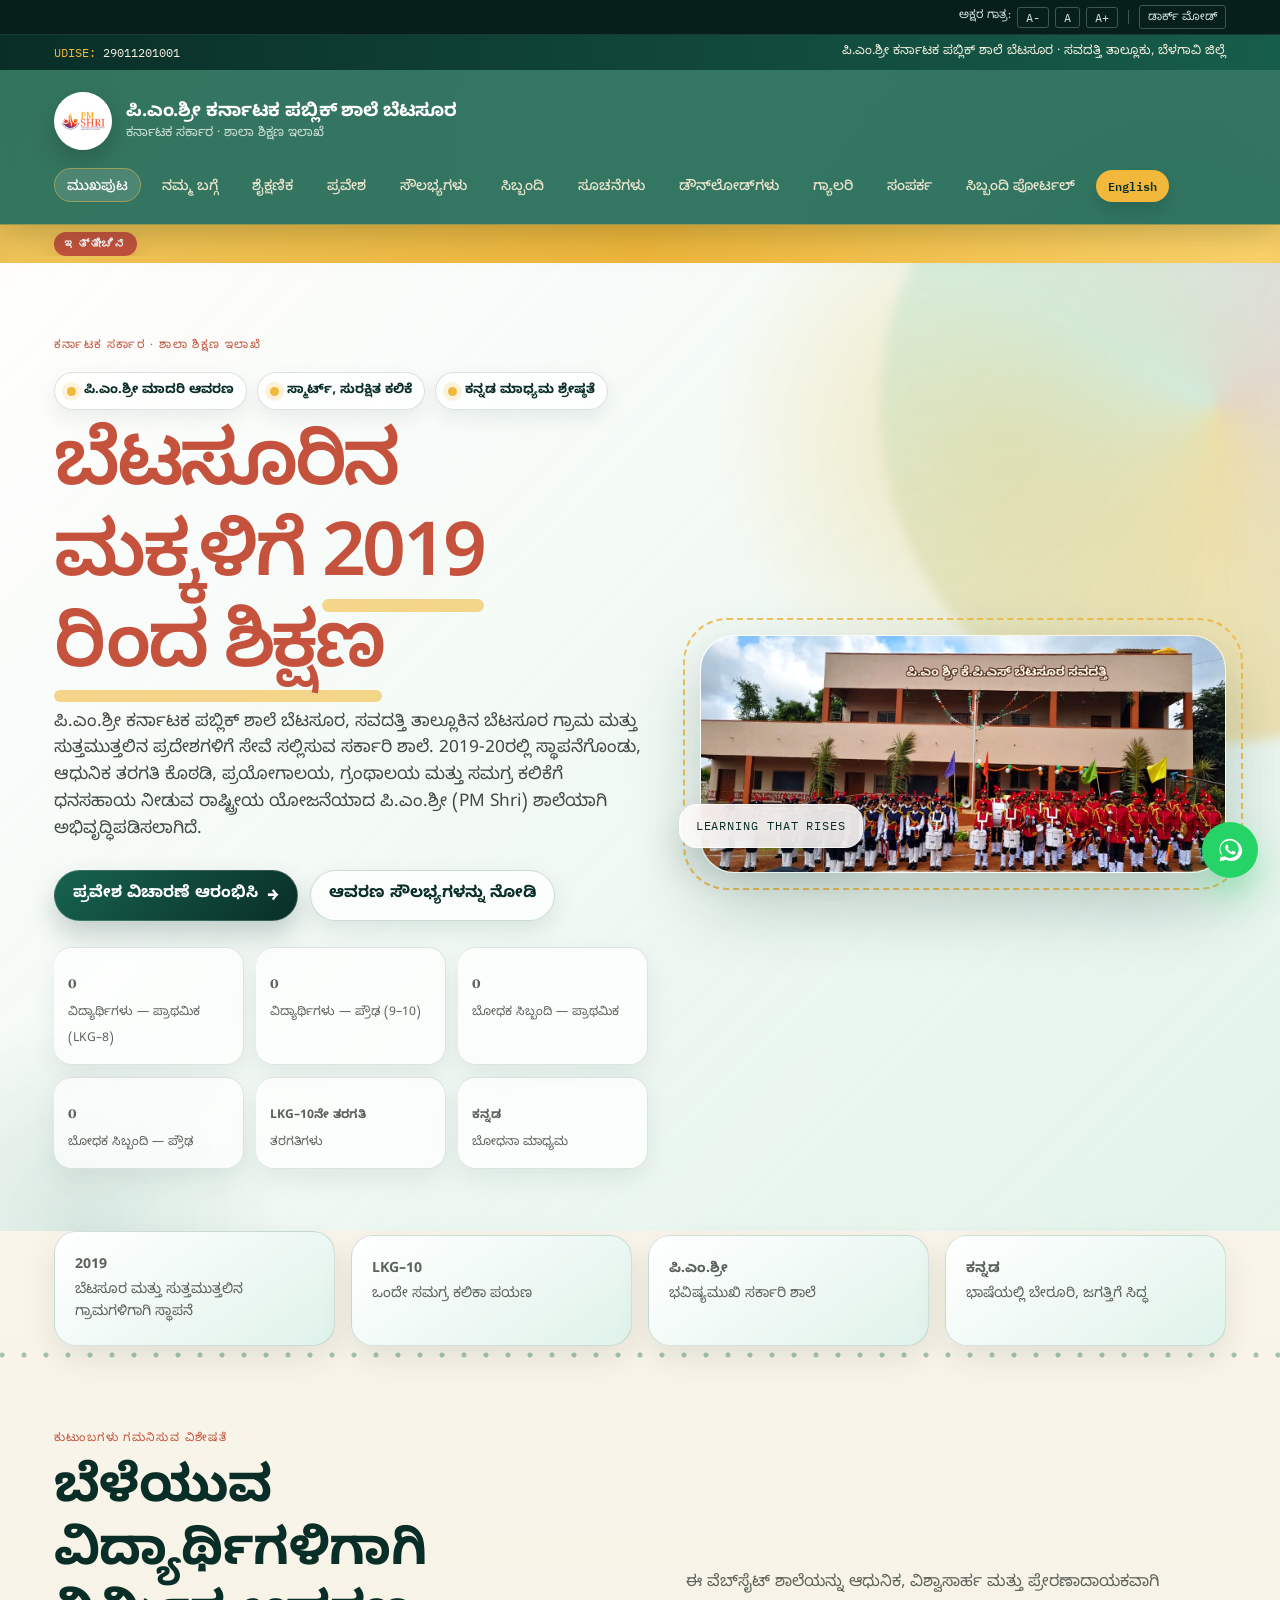
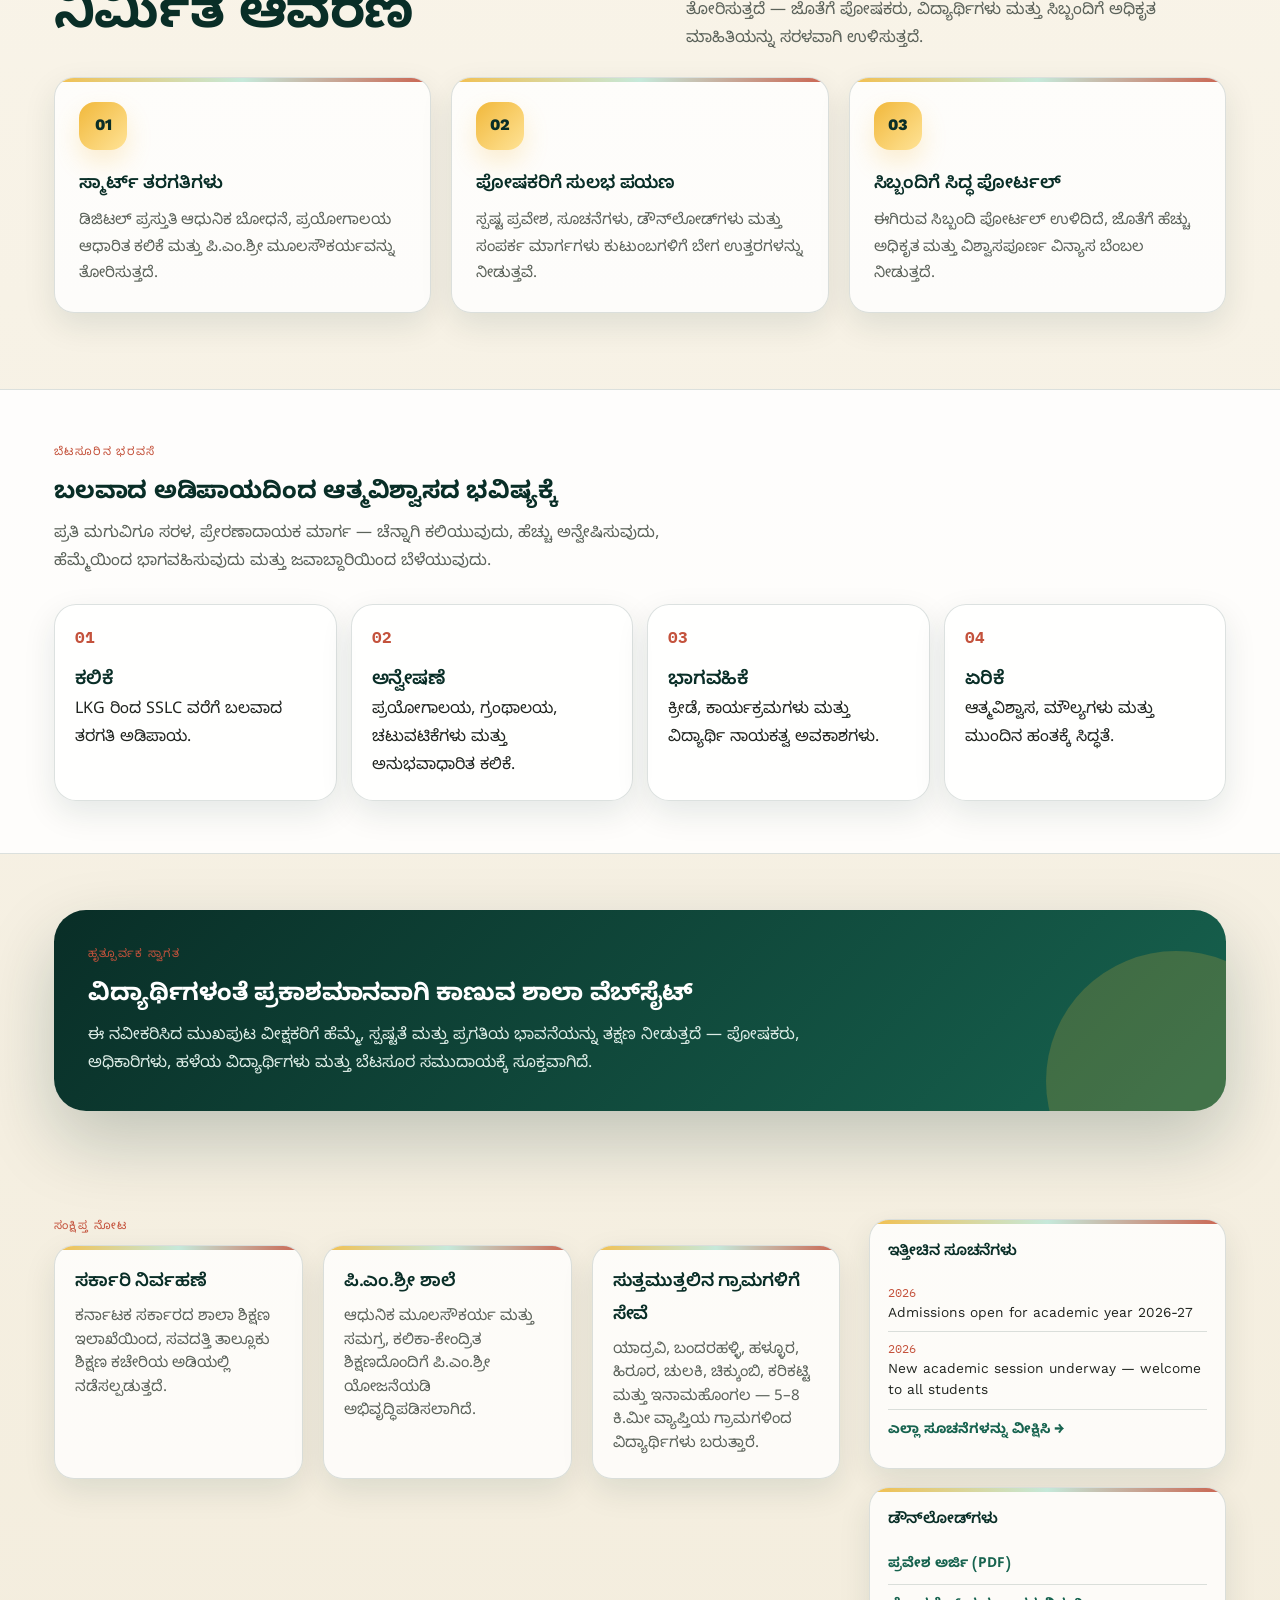
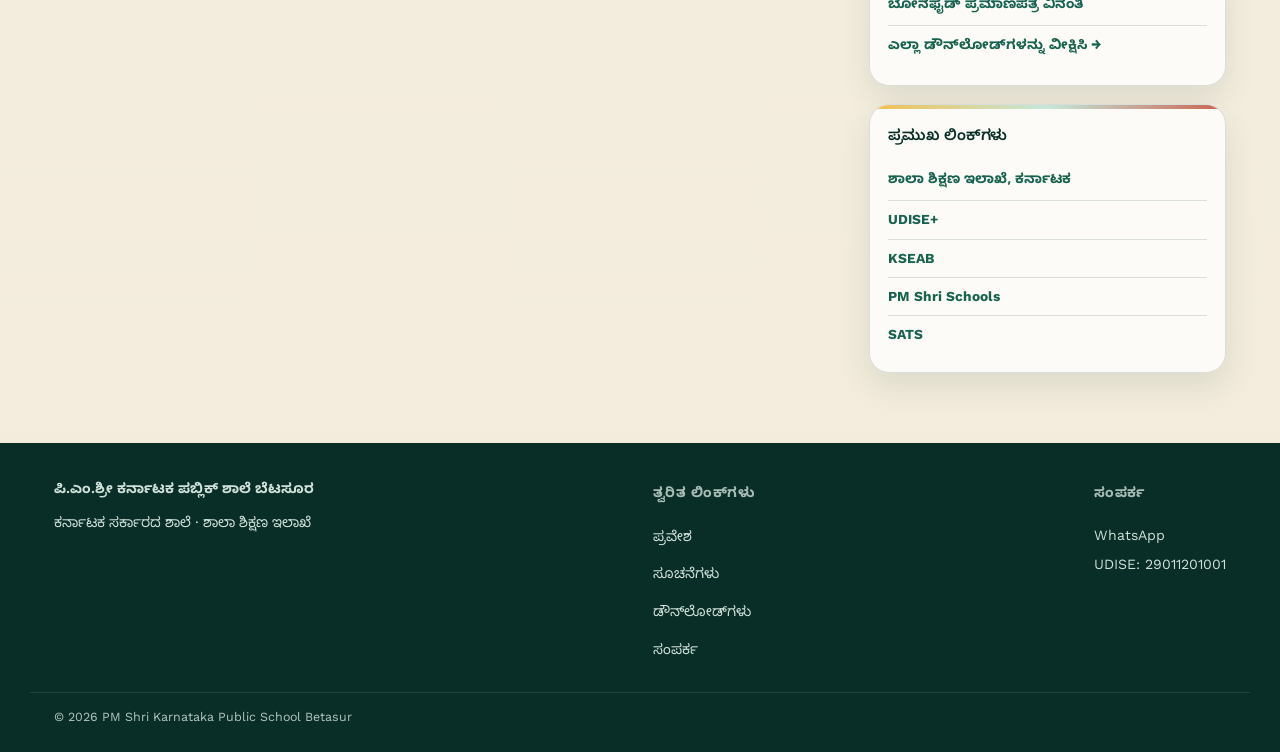
==== commit 0e3bfc86: "Update index.html" ====
--- a/index.html
+++ b/index.html
@@ -133,10 +133,10 @@
         <a class="btn-wow secondary" href="facilities.html"><span class="t-en">Explore campus facilities</span><span class="t-kn">ಆವರಣ ಸೌಲಭ್ಯಗಳನ್ನು ನೋಡಿ</span></a>
       </div>
       <div class="hero-stats">
-        <div><b><span>Around 400</span></b><span class="t-en">Students &mdash; Primary (LKG&ndash;8th)</span><span class="t-kn">ವಿದ್ಯಾರ್ಥಿಗಳು &mdash; ಪ್ರಾಥಮಿಕ (LKG&ndash;8)</span></div>
-        <div><b><span>Around 250</span></b><span class="t-en">Students &mdash; Secondary (9th&ndash;10th)</span><span class="t-kn">ವಿದ್ಯಾರ್ಥಿಗಳು &mdash; ಪ್ರೌಢ (9&ndash;10)</span></div>
-        <div><b><span>15</span></b><span class="t-en">Teaching staff &mdash; Primary</span><span class="t-kn">ಬೋಧಕ ಸಿಬ್ಬಂದಿ &mdash; ಪ್ರಾಥಮಿಕ</span></div>
-        <div><b><span>8</span></b><span class="t-en">Teaching staff &mdash; Secondary</span><span class="t-kn">ಬೋಧಕ ಸಿಬ್ಬಂದಿ &mdash; ಪ್ರೌಢ</span></div>
+              <div><b><span class="count-up" data-target="400" data-prefix="Around ">0</span></b><span class="t-en">Students &mdash; Primary (LKG&ndash;8th)</span><span class="t-kn">ವಿದ್ಯಾರ್ಥಿಗಳು &mdash; ಪ್ರಾಥಮಿಕ (LKG&ndash;8)</span></div>
+        <div><b><span class="count-up" data-target="250" data-prefix="Around ">0</span></b><span class="t-en">Students &mdash; Secondary (9th&ndash;10th)</span><span class="t-kn">ವಿದ್ಯಾರ್ಥಿಗಳು &mdash; ಪ್ರೌಢ (9&ndash;10)</span></div>
+        <div><b><span class="count-up" data-target="15">0</span></b><span class="t-en">Teaching staff &mdash; Primary</span><span class="t-kn">ಬೋಧಕ ಸಿಬ್ಬಂದಿ &mdash; ಪ್ರಾಥಮಿಕ</span></div>
+        <div><b><span class="count-up" data-target="8">0</span></b><span class="t-en">Teaching staff &mdash; Secondary</span><span class="t-kn">ಬೋಧಕ ಸಿಬ್ಬಂದಿ &mdash; ಪ್ರೌಢ</span></div>
         <div><b><span class="t-en">LKG&ndash;10th</span><span class="t-kn">LKG&ndash;10ನೇ ತರಗತಿ</span></b><span class="t-en">Grades offered</span><span class="t-kn">ತರಗತಿಗಳು</span></div>
         <div><b><span class="t-en">Kannada</span><span class="t-kn">ಕನ್ನಡ</span></b><span class="t-en">Medium of instruction</span><span class="t-kn">ಬೋಧನಾ ಮಾಧ್ಯಮ</span></div>
       </div>
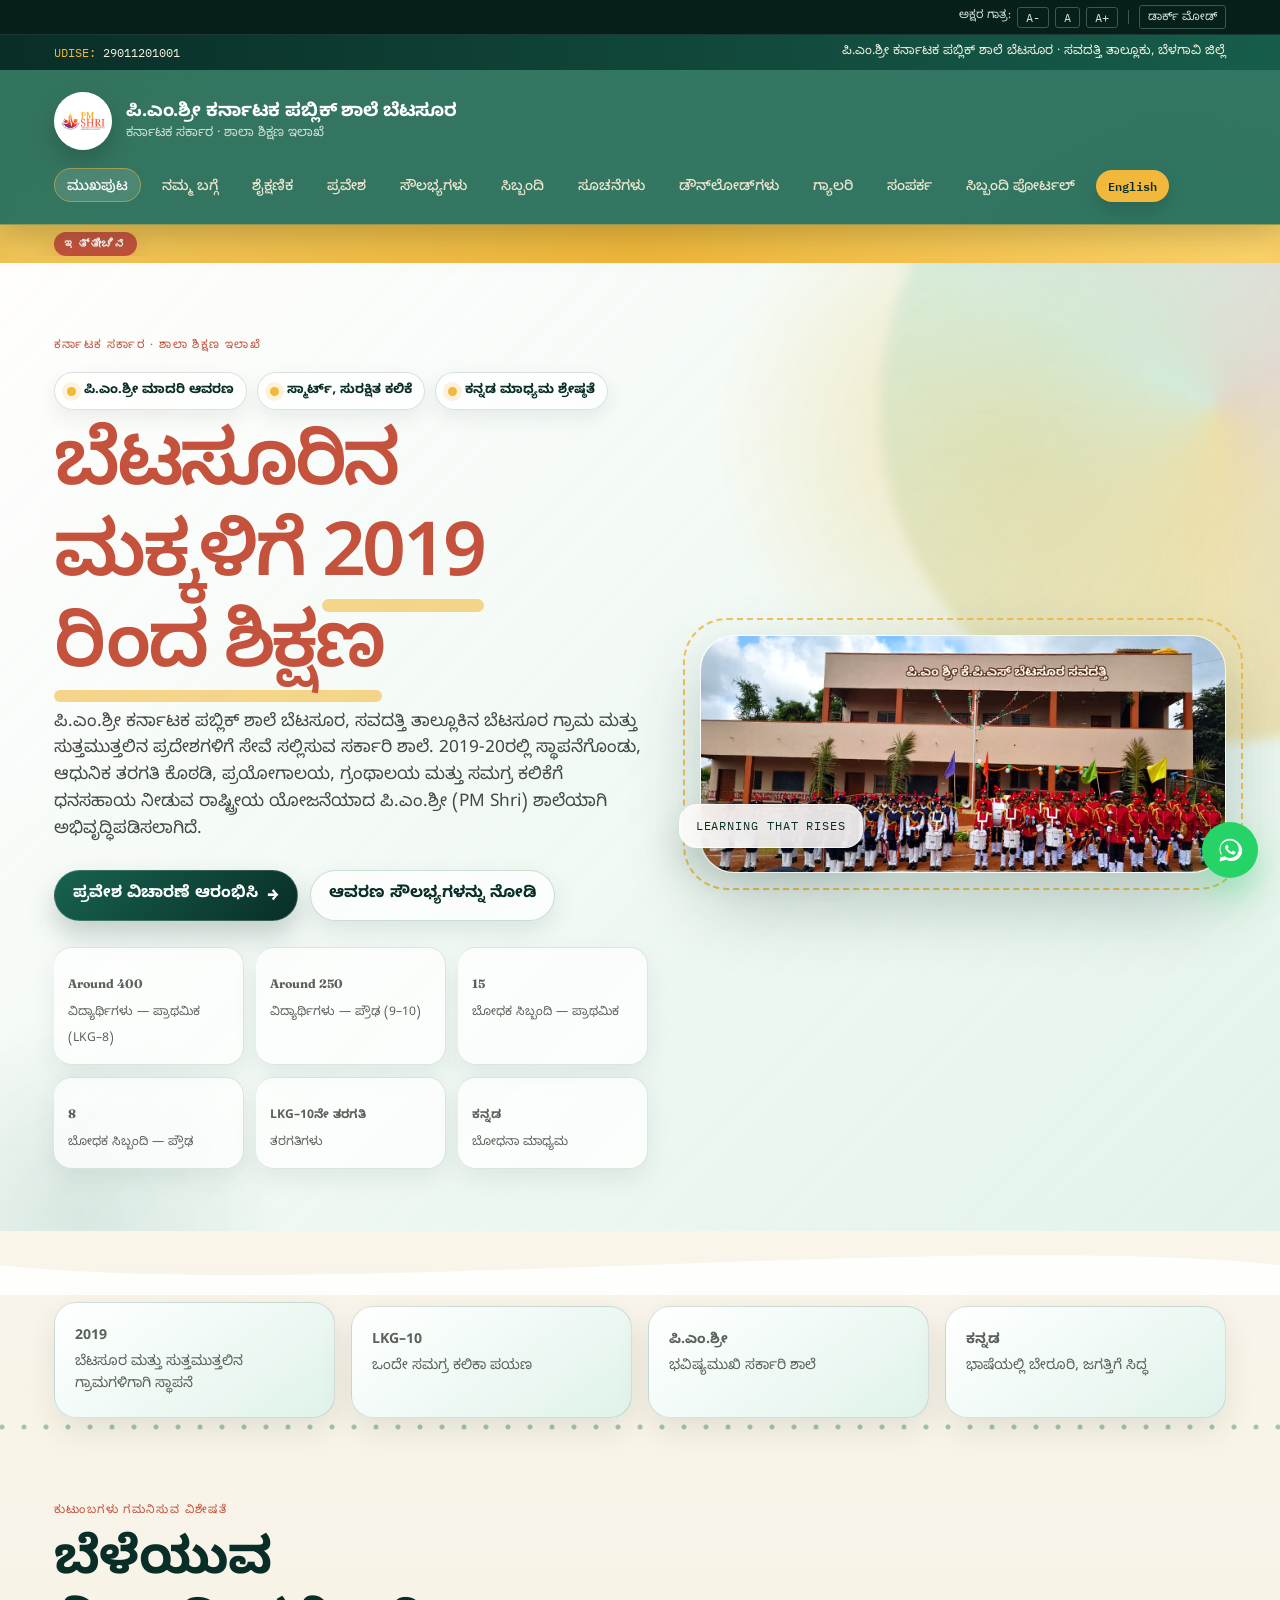
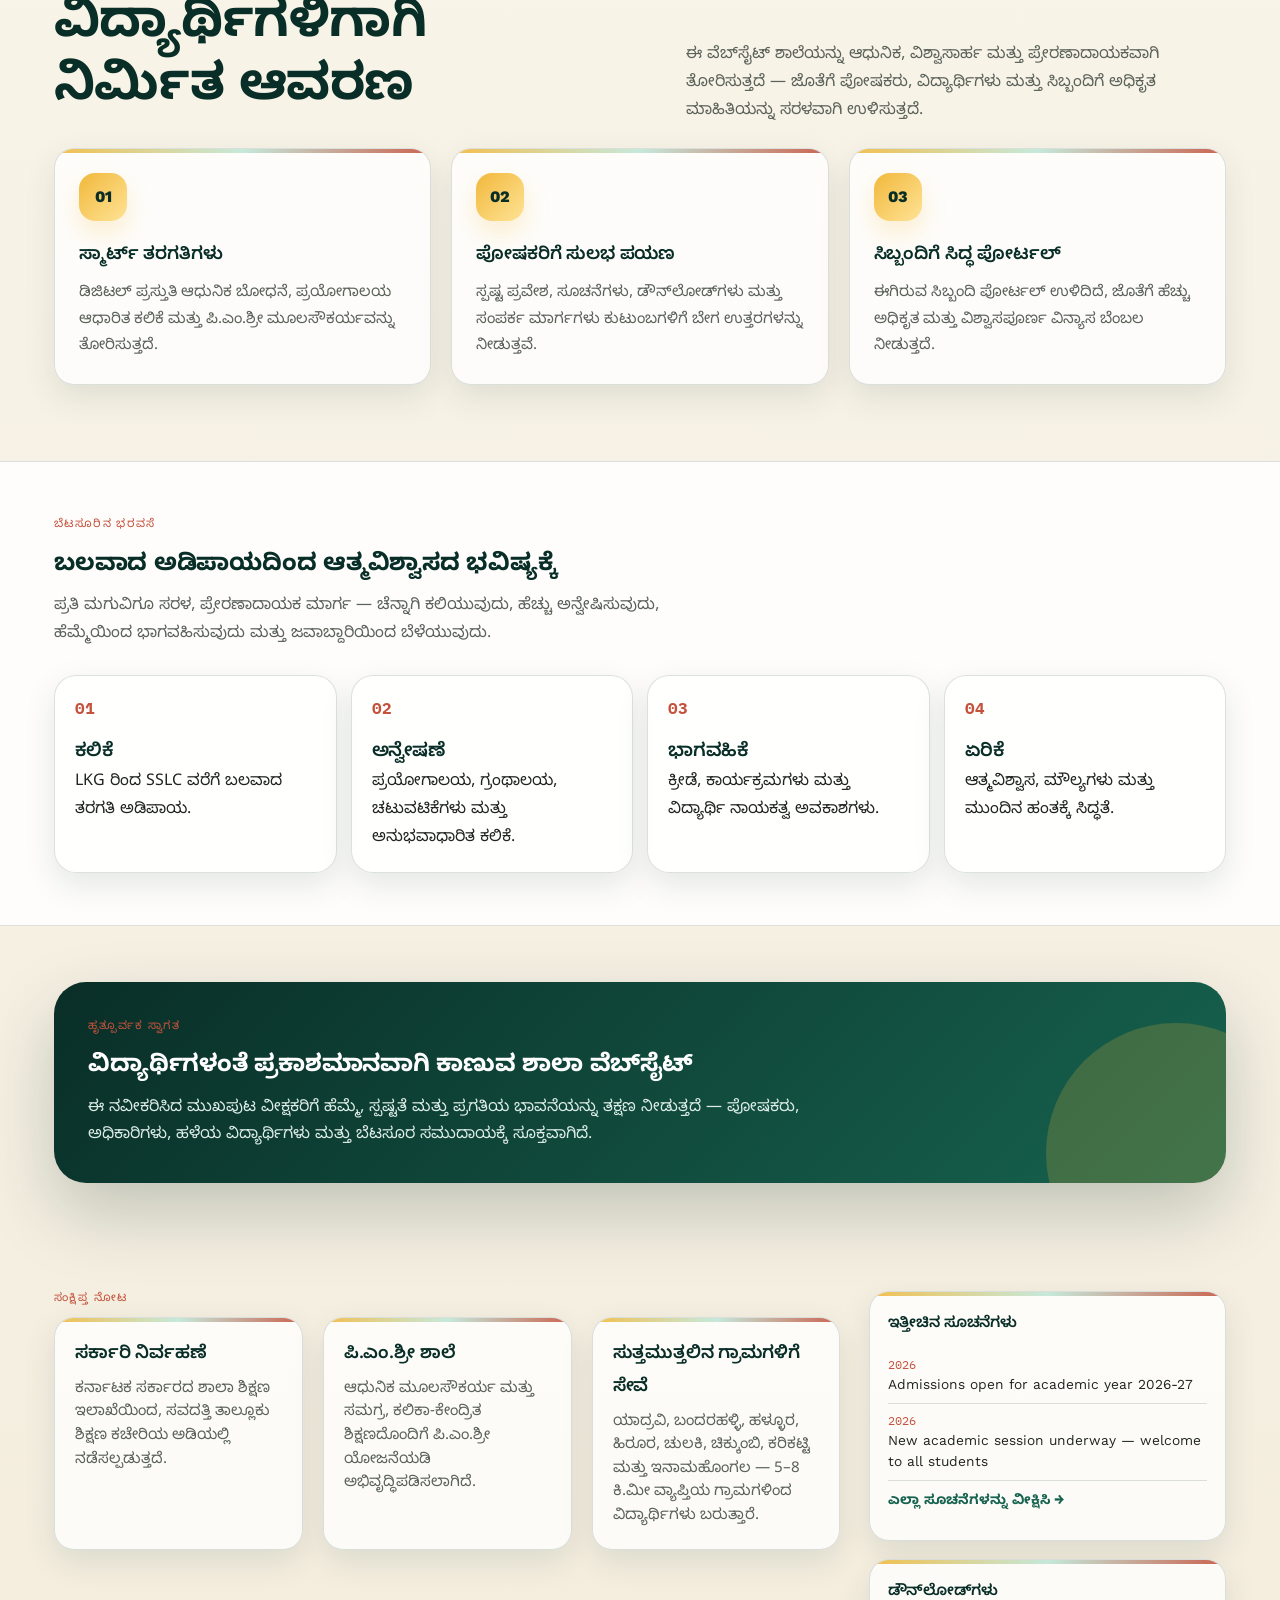
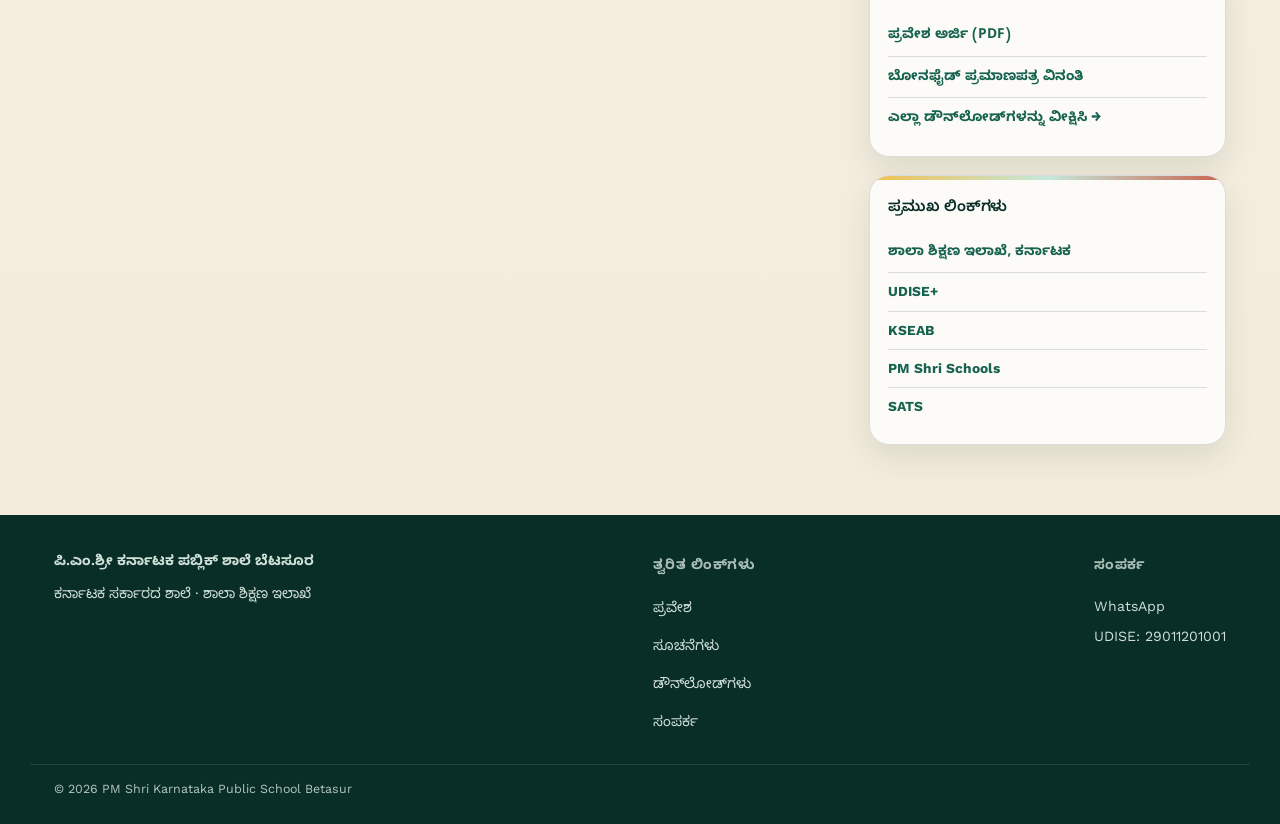
==== commit ae2e7592: "Update index.html" ====
--- a/index.html
+++ b/index.html
@@ -145,6 +145,7 @@
   </div>
 </section>
 
+<div class="section-wave"><svg viewBox="0 0 1200 60" preserveAspectRatio="none"><path d="M0,32 C300,64 900,0 1200,32 L1200,60 L0,60 Z" fill="var(--bg-panel)"></path></svg></div>
 <div class="signature-strip">
   <div class="wrap">
     <div class="signature-item"><strong><span class="t-en">2019</span><span class="t-kn">2019</span></strong><span class="t-en">Founded for Betasur and nearby villages</span><span class="t-kn">ಬೆಟಸೂರ ಮತ್ತು ಸುತ್ತಮುತ್ತಲಿನ ಗ್ರಾಮಗಳಿಗಾಗಿ ಸ್ಥಾಪನೆ</span></div>
--- a/styles.css
+++ b/styles.css
@@ -770,3 +770,42 @@
 .footer-bottom{border-top:1px solid rgba(255,255,255,.12); margin-top:20px; padding-top:14px; font-size:0.78rem; opacity:.85;}
 @media (max-width:760px){ .footer-grid{grid-template-columns:1fr; gap:20px;} }
 .card-icon{ margin-right:8px; }
+
+
+.gallery-filters{ display:flex; gap:8px; flex-wrap:wrap; margin-bottom:18px; }
+.gallery-filter{
+  background:var(--bg-panel); border:1px solid var(--line); border-radius:999px;
+  padding:8px 16px; font-family:inherit; font-size:0.85rem; cursor:pointer;
+  transition:background .2s ease, color .2s ease;
+}
+.gallery-filter:hover{ background:var(--mustard); }
+.gallery-filter.active{ background:var(--green); color:#fff; border-color:var(--green); }
+
+.gallery-grid{ display:grid; grid-template-columns:repeat(4,1fr); gap:16px; }
+.gallery-item{ border-radius:16px; overflow:hidden; border:1px solid var(--line); background:var(--bg-panel); cursor:pointer; }
+.gallery-item img{ width:100%; aspect-ratio:4/3; object-fit:cover; display:block; transition:transform .3s ease; }
+.gallery-item:hover img{ transform:scale(1.06); }
+.gallery-caption{ padding:8px 10px; font-size:0.8rem; color:var(--ink-soft); margin:0; }
+
+.lightbox{
+  display:none; position:fixed; inset:0; z-index:9998;
+  background:rgba(0,0,0,.88); align-items:center; justify-content:center;
+  flex-direction:column; gap:12px; padding:24px; cursor:zoom-out;
+}
+.lightbox.open{ display:flex; }
+.lightbox img{ max-width:90vw; max-height:80vh; border-radius:8px; cursor:default; }
+.lightbox-close{
+  position:absolute; top:18px; right:24px; background:none; border:none;
+  color:#fff; font-size:2rem; cursor:pointer; line-height:1;
+}
+#lightbox-caption{ color:#fff; font-size:0.9rem; max-width:600px; text-align:center; }
+@media (max-width:760px){ .gallery-grid{ grid-template-columns:repeat(2,1fr); } }
+
+.skeleton-wrap{ display:flex; flex-direction:column; gap:10px; padding:4px 0; }
+.skeleton-row{
+  height:44px; border-radius:8px;
+  background:linear-gradient(90deg, var(--bg-panel) 25%, var(--line) 50%, var(--bg-panel) 75%);
+  background-size:200% 100%;
+  animation:skeleton-shimmer 1.4s ease-in-out infinite;
+}
+@keyframes skeleton-shimmer{ 0%{background-position:200% 0;} 100%{background-position:-200% 0;} }
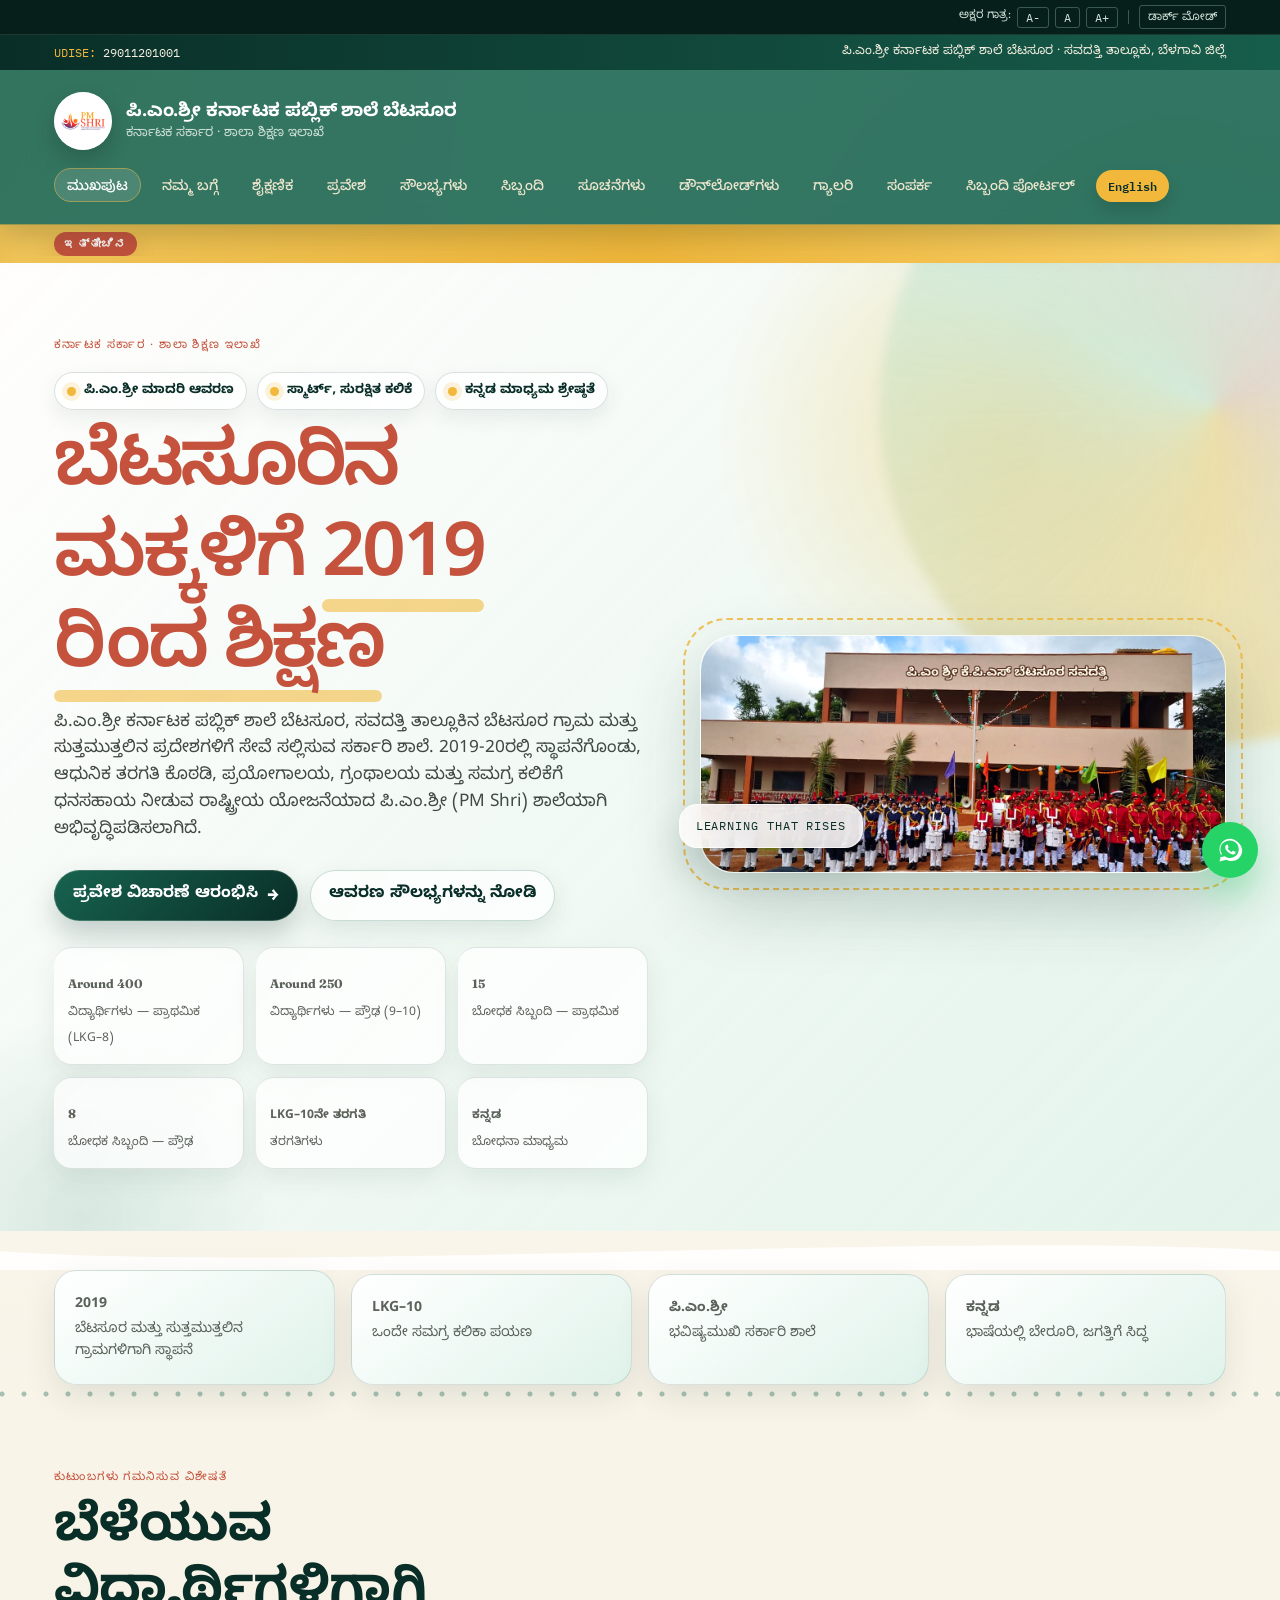
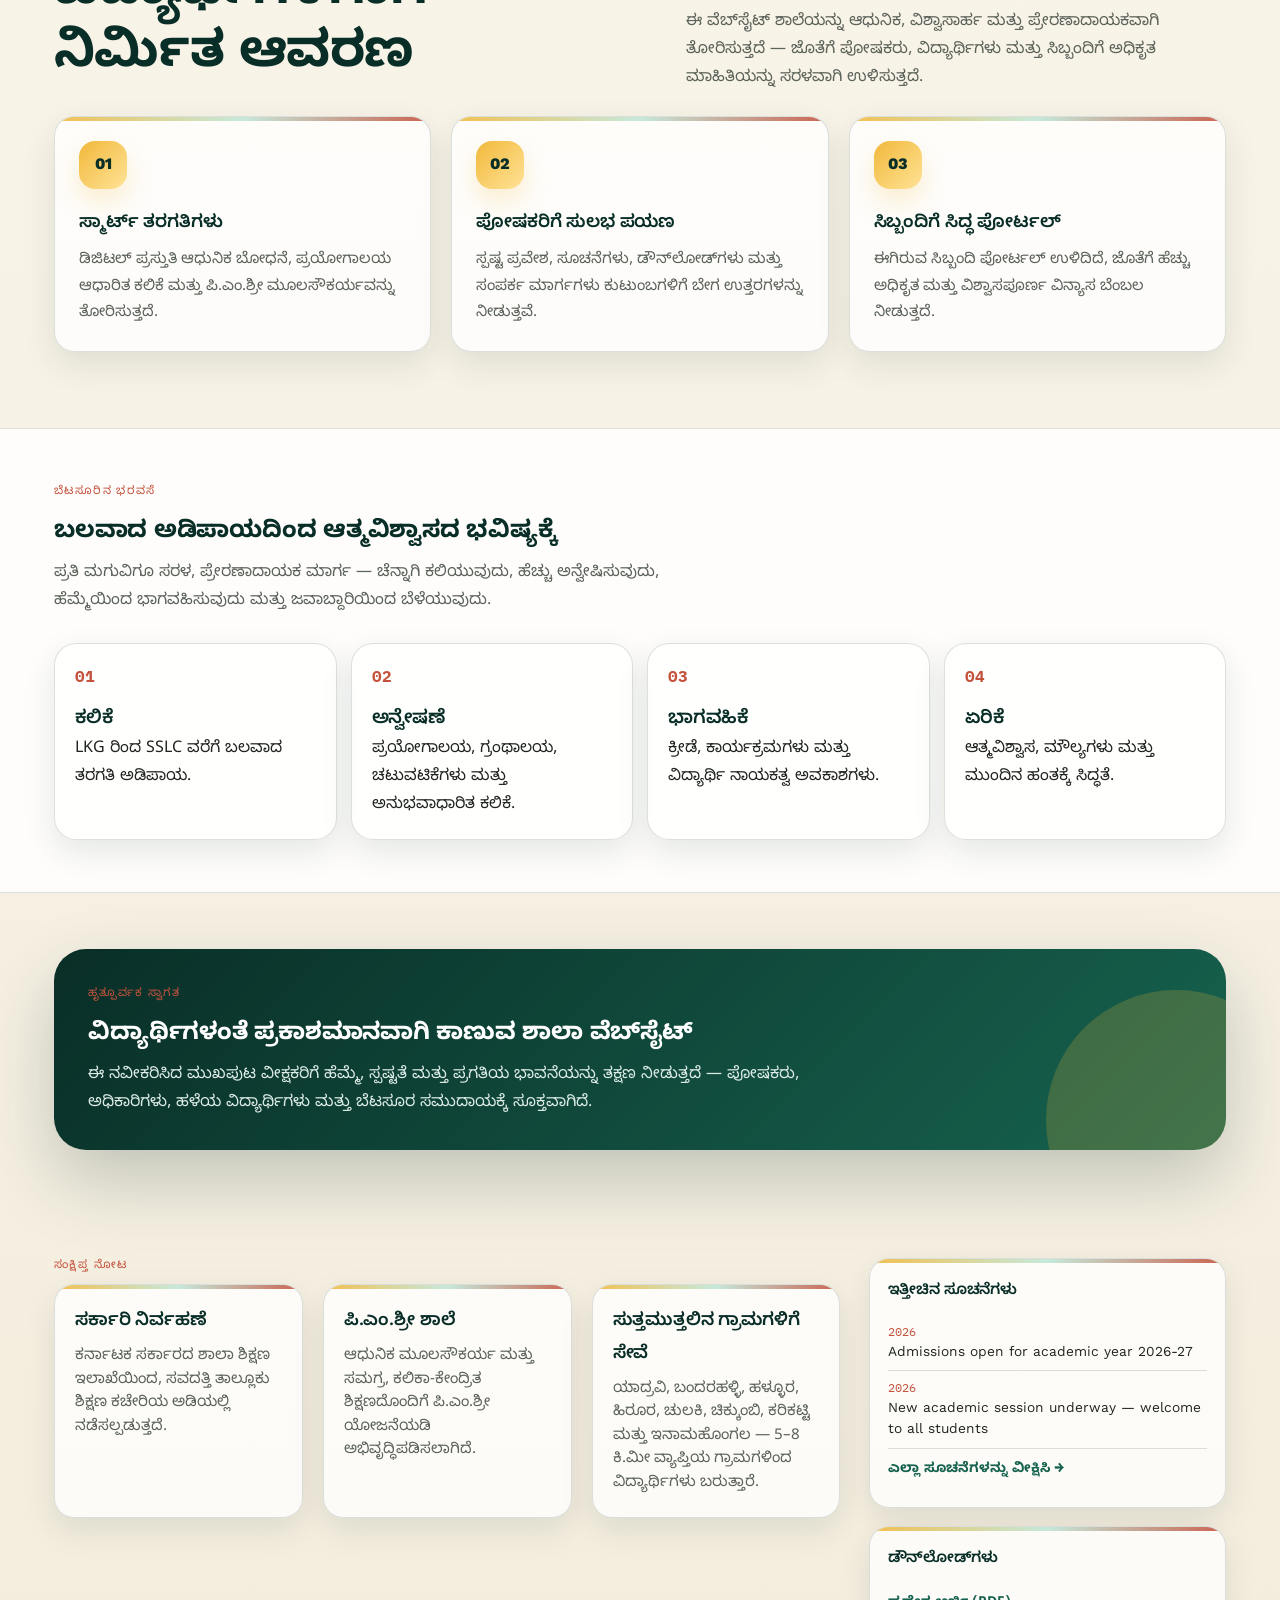
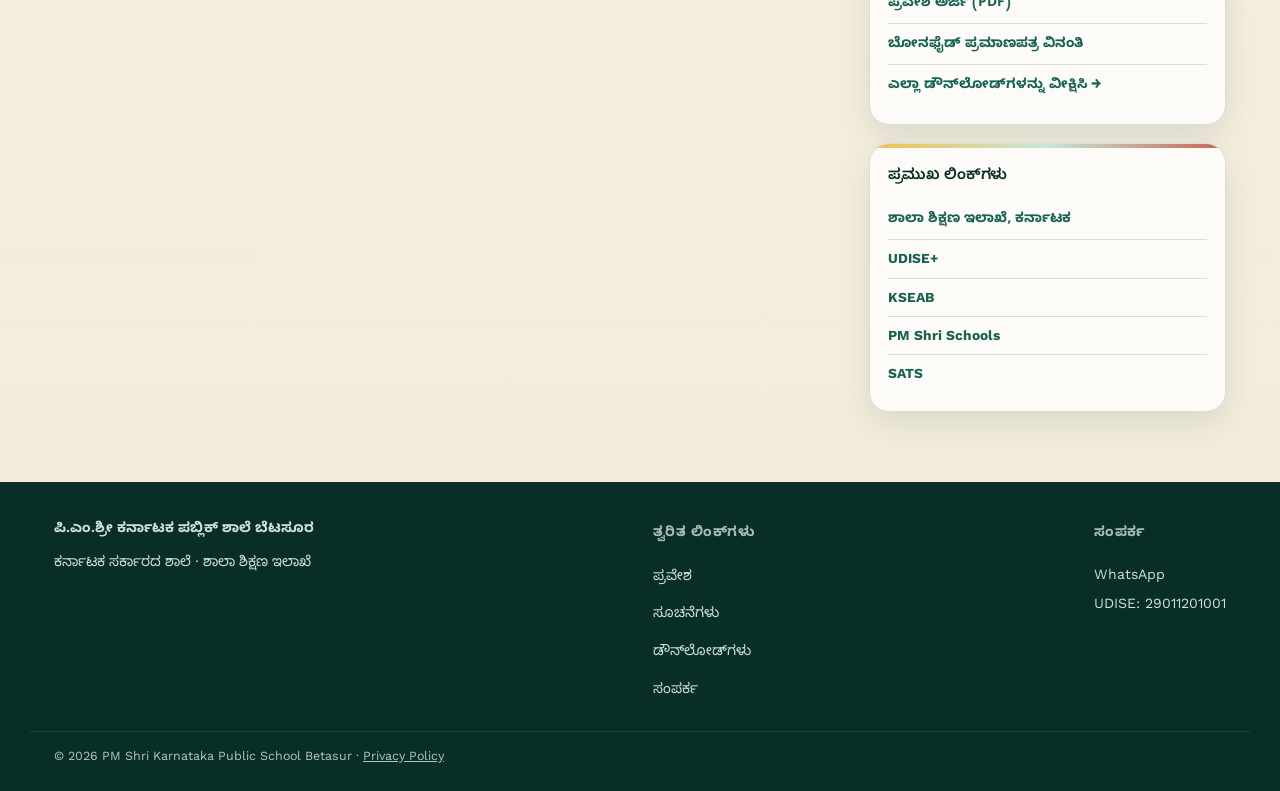
==== commit 65a3a07b: "Update index.html" ====
--- a/index.html
+++ b/index.html
@@ -273,8 +273,8 @@
       <span>UDISE: 29011201001</span>
     </div>
   </div>
-  <div class="wrap footer-bottom">
-    <span>&copy; 2026 PM Shri Karnataka Public School Betasur</span>
+    <div class="wrap footer-bottom">
+    <span>&copy; 2026 PM Shri Karnataka Public School Betasur &middot; <a href="privacy.html" style="color:inherit;">Privacy Policy</a></span>
   </div>
 </footer>
 <a class="wa-float" href="https://wa.me/919480597247" target="_blank" rel="noopener" aria-label="Chat on WhatsApp">
--- a/styles.css
+++ b/styles.css
@@ -809,3 +809,17 @@
   animation:skeleton-shimmer 1.4s ease-in-out infinite;
 }
 @keyframes skeleton-shimmer{ 0%{background-position:200% 0;} 100%{background-position:-200% 0;} }
+.section-wave{ line-height:0; margin-top:-1px; }
+.section-wave svg{ width:100%; height:40px; display:block; }
+
+::-webkit-scrollbar{ width:12px; height:12px; }
+::-webkit-scrollbar-track{ background:var(--bg); }
+::-webkit-scrollbar-thumb{ background:var(--green); border-radius:8px; border:3px solid var(--bg); }
+::-webkit-scrollbar-thumb:hover{ background:var(--green-deep); }
+html{ scrollbar-color:var(--green) var(--bg); scrollbar-width:thin; }
+
+a:focus-visible, button:focus-visible, input:focus-visible, textarea:focus-visible, select:focus-visible, summary:focus-visible{
+  outline:3px solid var(--mustard);
+  outline-offset:2px;
+  border-radius:4px;
+}
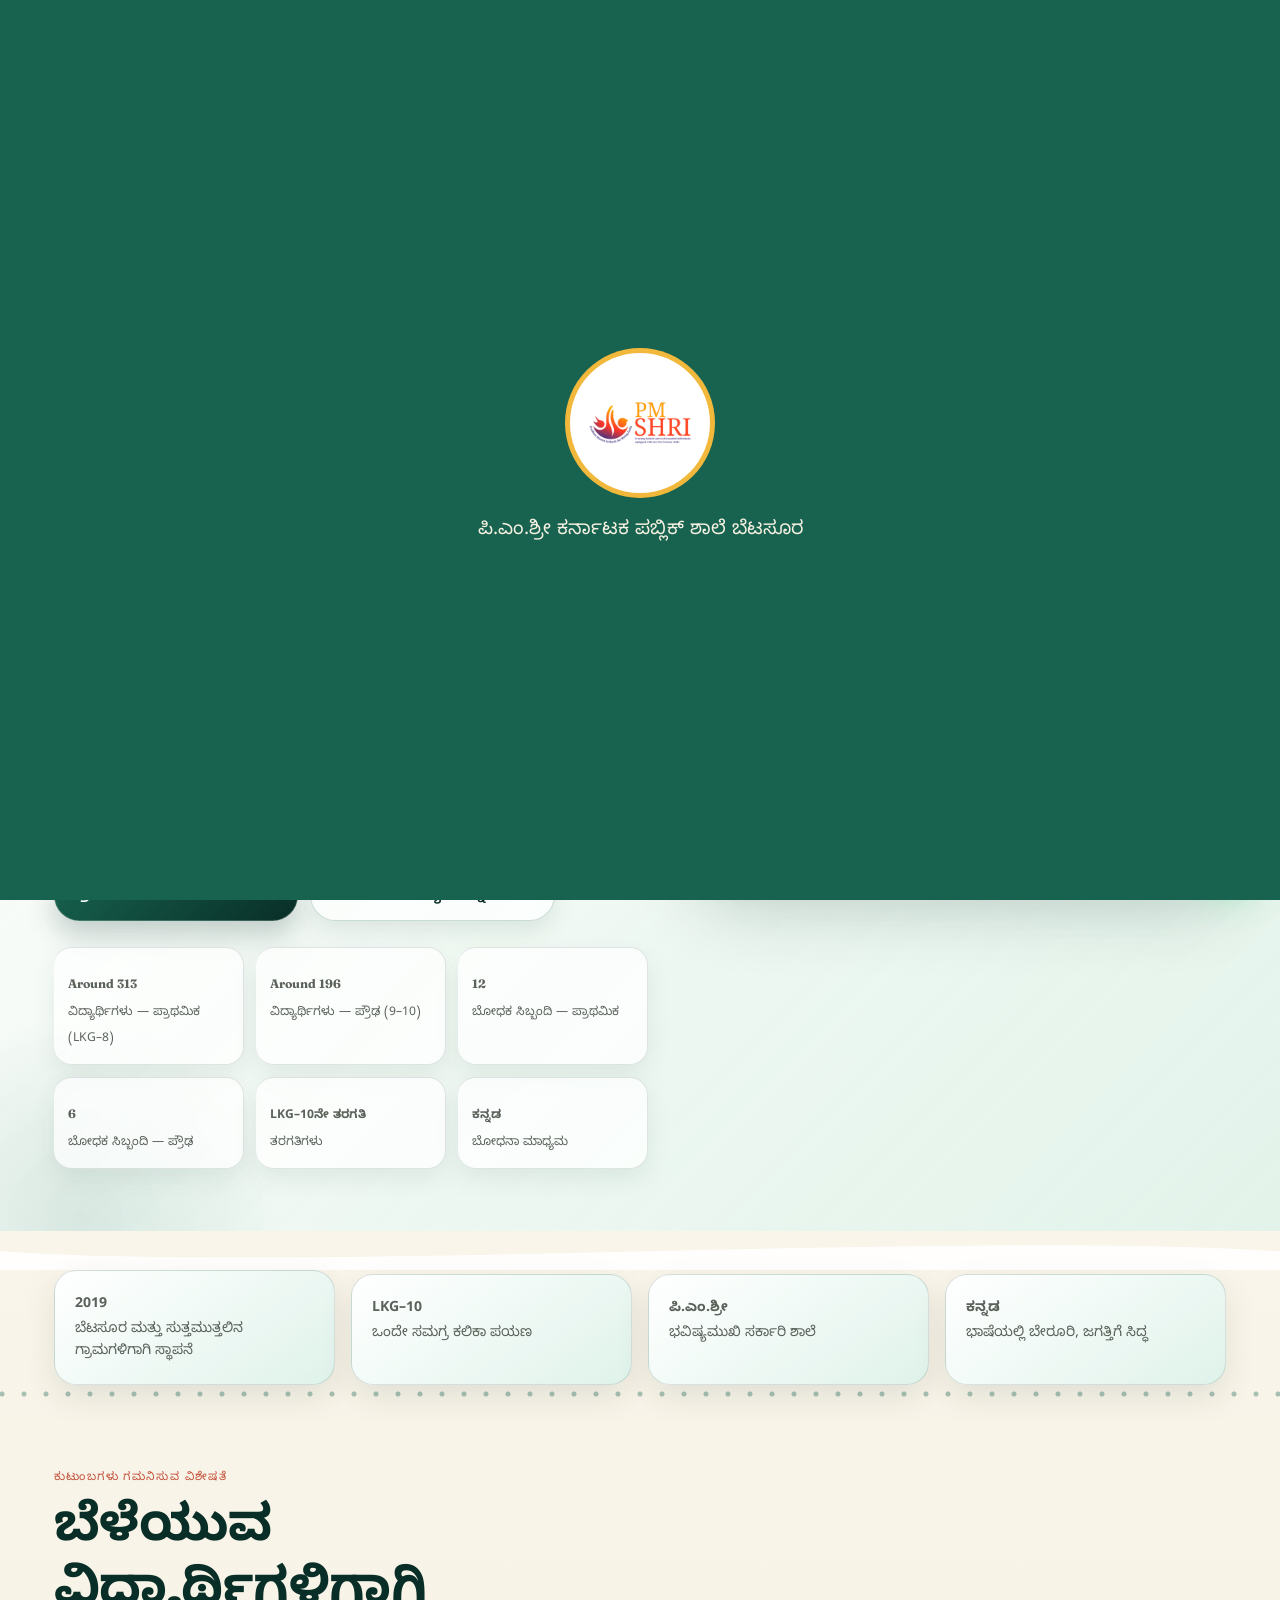
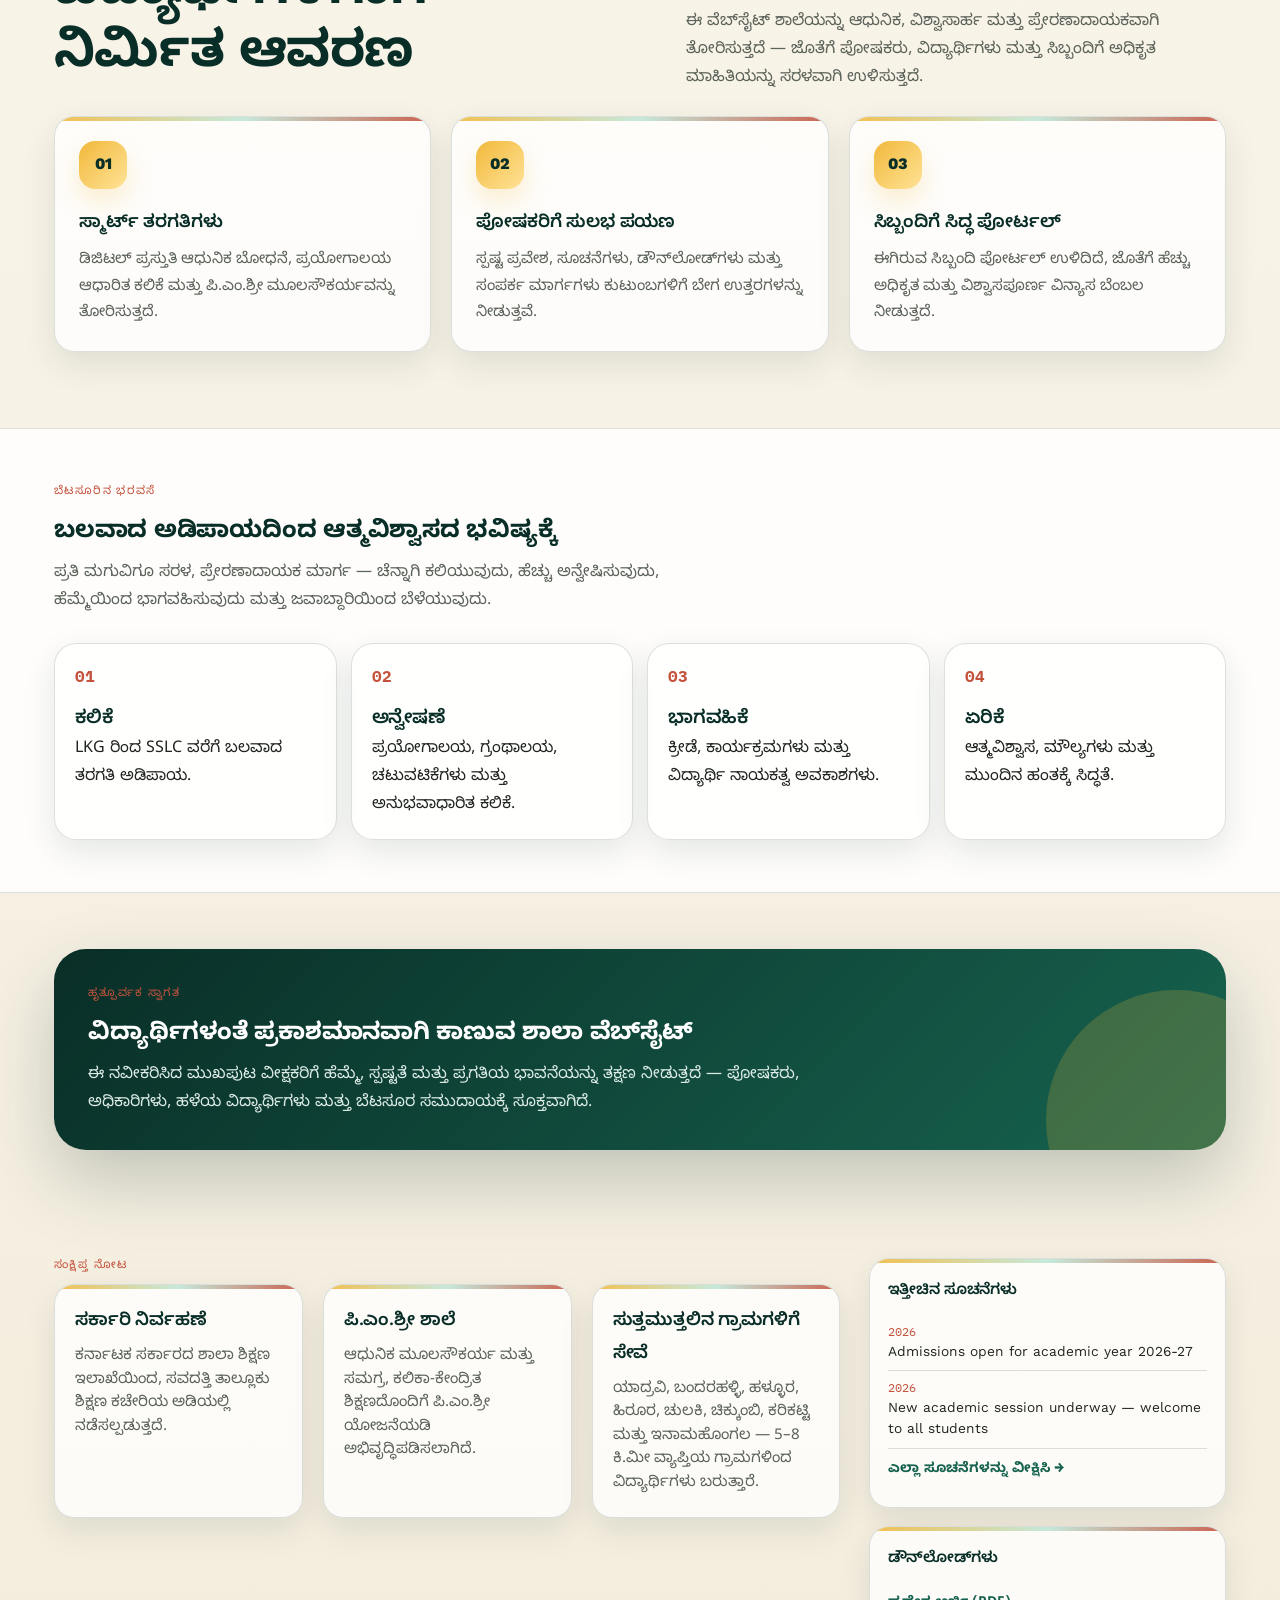
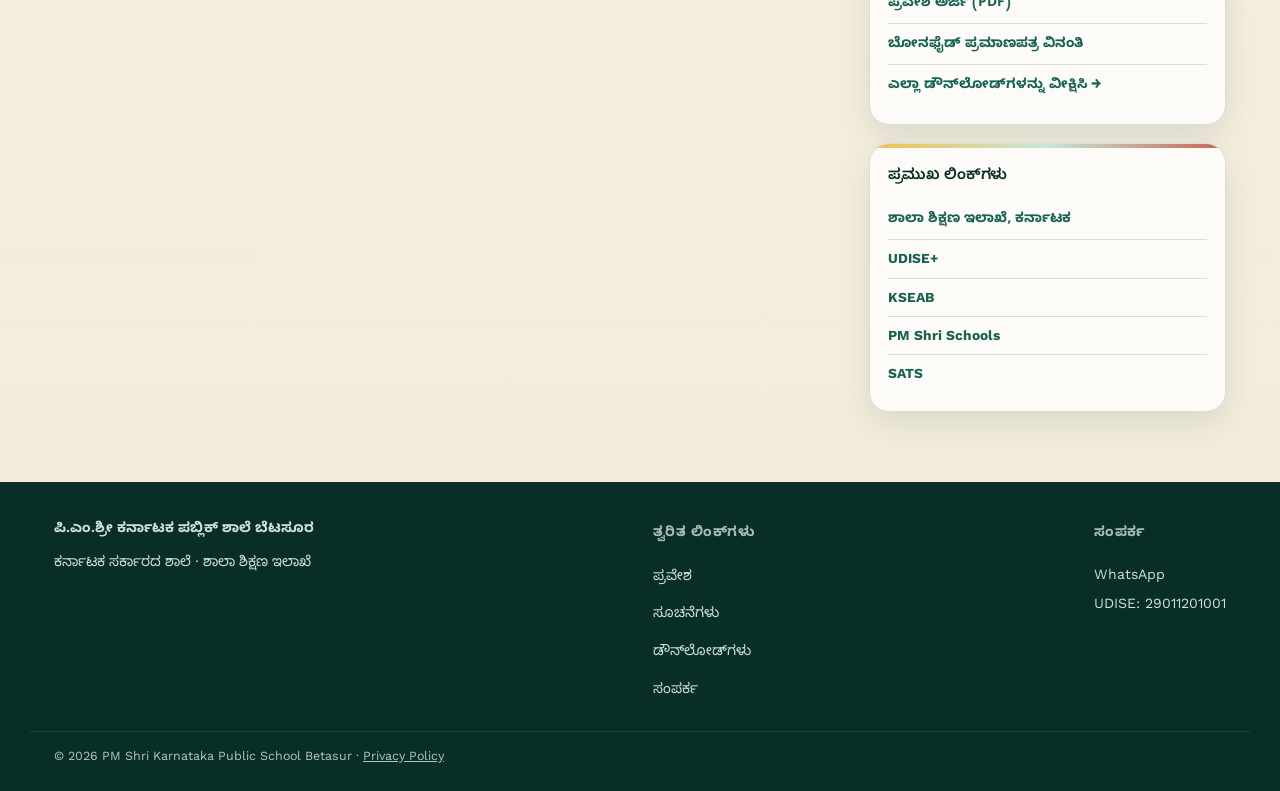
==== commit a55c8973: "Update index.html" ====
--- a/index.html
+++ b/index.html
@@ -273,7 +273,7 @@
       <span>UDISE: 29011201001</span>
     </div>
   </div>
-    <div class="wrap footer-bottom">
+      <div class="wrap footer-bottom">
     <span>&copy; 2026 PM Shri Karnataka Public School Betasur &middot; <a href="privacy.html" style="color:inherit;">Privacy Policy</a></span>
   </div>
 </footer>
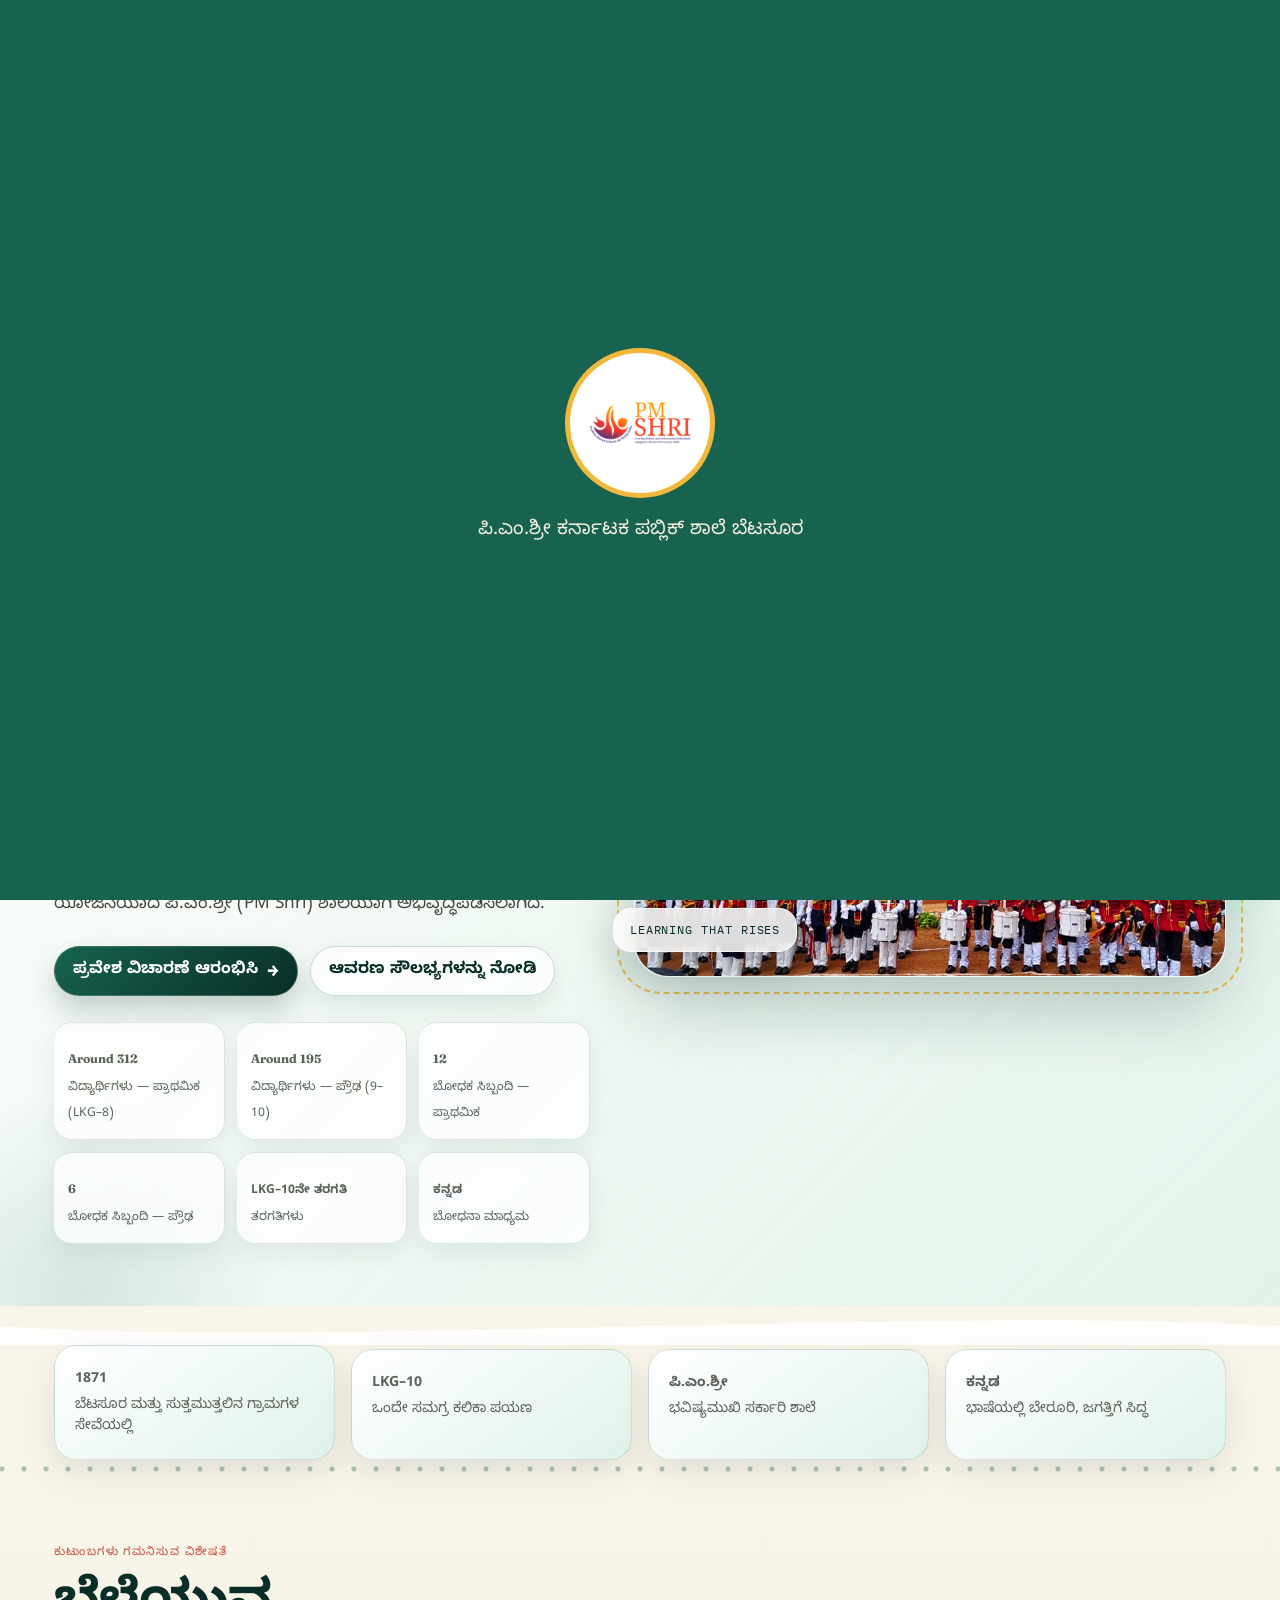
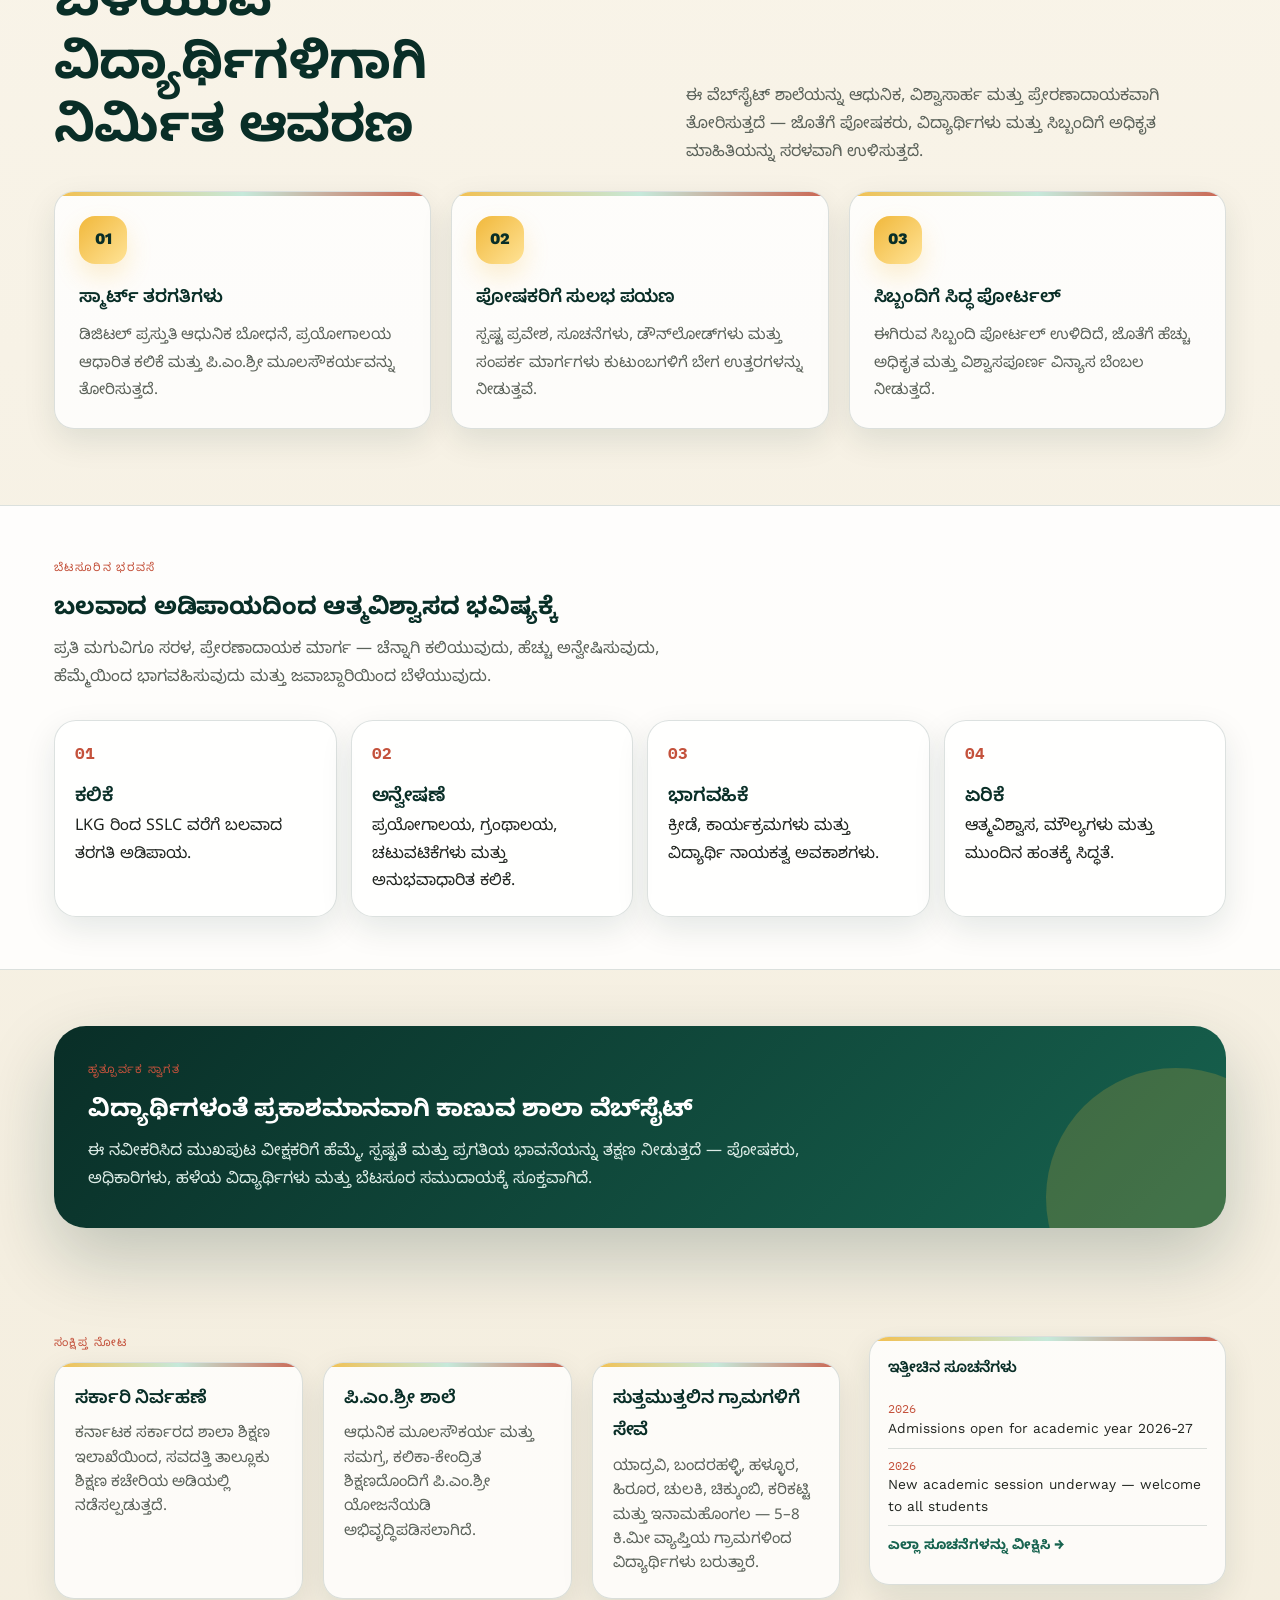
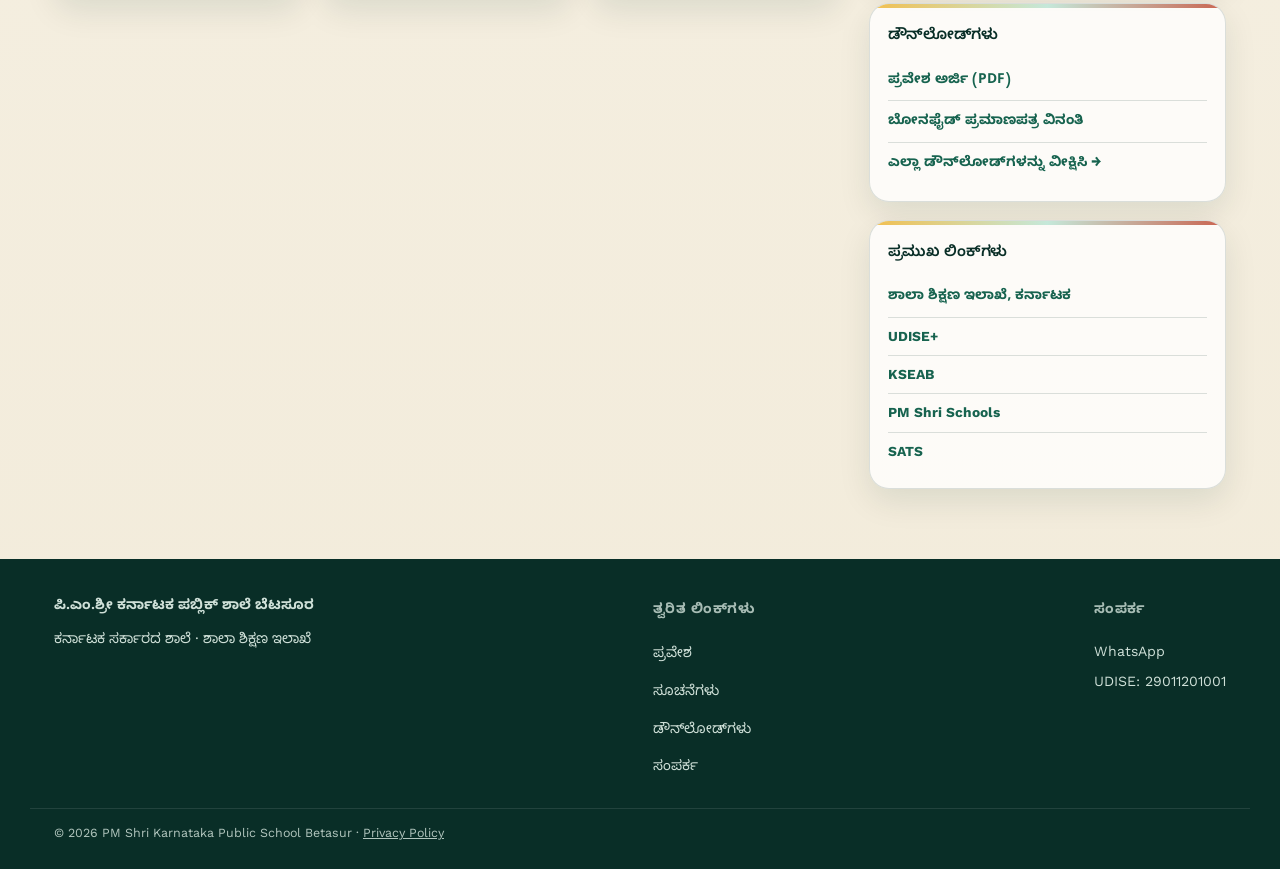
==== commit 506c20a1: "Update index.html" ====
--- a/index.html
+++ b/index.html
@@ -40,7 +40,7 @@
   "email": "ghrmsabetsur2019@gmail.com",
   "url": "https://REPLACE-WITH-YOUR-DOMAIN/index.html",
   "image": "https://REPLACE-WITH-YOUR-DOMAIN/images/school-building.jpg",
-  "foundingDate": "2019",
+  "foundingDate": "1871",
   "geo": {
     "@type": "GeoCoordinates",
     "latitude": 15.7302,
@@ -125,9 +125,9 @@
         <span class="hero-badge"><i></i><span class="t-en">Smart, safe learning</span><span class="t-kn">ಸ್ಮಾರ್ಟ್, ಸುರಕ್ಷಿತ ಕಲಿಕೆ</span></span>
         <span class="hero-badge"><i></i><span class="t-en">Kannada-medium excellence</span><span class="t-kn">ಕನ್ನಡ ಮಾಧ್ಯಮ ಶ್ರೇಷ್ಠತೆ</span></span>
       </div>
-      <h2><span class="t-en">Educating the children of Betasur since <span>2019</span></span><span class="t-kn">ಬೆಟಸೂರಿನ ಮಕ್ಕಳಿಗೆ <span>2019</span> ರಿಂದ ಶಿಕ್ಷಣ</span></h2>
-      <p class="lede t-en">PM Shri Karnataka Public School Betasur is a government school serving Betasur village and surrounding hamlets in Savadatti Taluk, founded in 2019-20 and developed as a PM Shri (PM Schools for Rising India) school &mdash; the national scheme that funds modern classrooms, labs, libraries and holistic learning in government schools.</p>
-      <p class="lede t-kn">ಪಿ.ಎಂ.ಶ್ರೀ ಕರ್ನಾಟಕ ಪಬ್ಲಿಕ್ ಶಾಲೆ ಬೆಟಸೂರ, ಸವದತ್ತಿ ತಾಲ್ಲೂಕಿನ ಬೆಟಸೂರ ಗ್ರಾಮ ಮತ್ತು ಸುತ್ತಮುತ್ತಲಿನ ಪ್ರದೇಶಗಳಿಗೆ ಸೇವೆ ಸಲ್ಲಿಸುವ ಸರ್ಕಾರಿ ಶಾಲೆ. 2019-20ರಲ್ಲಿ ಸ್ಥಾಪನೆಗೊಂಡು, ಆಧುನಿಕ ತರಗತಿ ಕೊಠಡಿ, ಪ್ರಯೋಗಾಲಯ, ಗ್ರಂಥಾಲಯ ಮತ್ತು ಸಮಗ್ರ ಕಲಿಕೆಗೆ ಧನಸಹಾಯ ನೀಡುವ ರಾಷ್ಟ್ರೀಯ ಯೋಜನೆಯಾದ ಪಿ.ಎಂ.ಶ್ರೀ (PM Shri) ಶಾಲೆಯಾಗಿ ಅಭಿವೃದ್ಧಿಪಡಿಸಲಾಗಿದೆ.</p>
+            <h2><span class="t-en">Educating the children of Betasur since <span>1871</span></span><span class="t-kn">ಬೆಟಸೂರಿನ ಮಕ್ಕಳಿಗೆ <span>1871</span> ರಿಂದ ಶಿಕ್ಷಣ</span></h2>
+      <p class="lede t-en">PM Shri Karnataka Public School Betasur is a government school serving Betasur village and surrounding hamlets in Savadatti Taluk, with a primary school dating back to 1871 and a high school added in 2019-20, now developed as a PM Shri (PM Schools for Rising India) school &mdash; the national scheme that funds modern classrooms, labs, libraries and holistic learning in government schools.</p>
+      <p class="lede t-kn">ಪಿ.ಎಂ.ಶ್ರೀ ಕರ್ನಾಟಕ ಪಬ್ಲಿಕ್ ಶಾಲೆ ಬೆಟಸೂರ, ಸವದತ್ತಿ ತಾಲ್ಲೂಕಿನ ಬೆಟಸೂರ ಗ್ರಾಮ ಮತ್ತು ಸುತ್ತಮುತ್ತಲಿನ ಪ್ರದೇಶಗಳಿಗೆ ಸೇವೆ ಸಲ್ಲಿಸುವ ಸರ್ಕಾರಿ ಶಾಲೆ. ಪ್ರಾಥಮಿಕ ಶಾಲೆ 1871ರಷ್ಟು ಹಳೆಯದಾಗಿದ್ದು, ಪ್ರೌಢಶಾಲಾ ವಿಭಾಗ 2019-20ರಲ್ಲಿ ಸ್ಥಾಪನೆಗೊಂಡಿತು. ಈ ಶಾಲೆಯನ್ನು ಆಧುನಿಕ ತರಗತಿ ಕೊಠಡಿ, ಪ್ರಯೋಗಾಲಯ, ಗ್ರಂಥಾಲಯ ಮತ್ತು ಸಮಗ್ರ ಕಲಿಕೆಗೆ ಧನಸಹಾಯ ನೀಡುವ ರಾಷ್ಟ್ರೀಯ ಯೋಜನೆಯಾದ ಪಿ.ಎಂ.ಶ್ರೀ (PM Shri) ಶಾಲೆಯಾಗಿ ಅಭಿವೃದ್ಧಿಪಡಿಸಲಾಗಿದೆ.</p>
       <div class="hero-actions">
         <a class="btn-wow" href="admissions.html"><span class="t-en">Start admission enquiry</span><span class="t-kn">ಪ್ರವೇಶ ವಿಚಾರಣೆ ಆರಂಭಿಸಿ</span> &rarr;</a>
         <a class="btn-wow secondary" href="facilities.html"><span class="t-en">Explore campus facilities</span><span class="t-kn">ಆವರಣ ಸೌಲಭ್ಯಗಳನ್ನು ನೋಡಿ</span></a>
@@ -148,7 +148,7 @@
 <div class="section-wave"><svg viewBox="0 0 1200 60" preserveAspectRatio="none"><path d="M0,32 C300,64 900,0 1200,32 L1200,60 L0,60 Z" fill="var(--bg-panel)"></path></svg></div>
 <div class="signature-strip">
   <div class="wrap">
-    <div class="signature-item"><strong><span class="t-en">2019</span><span class="t-kn">2019</span></strong><span class="t-en">Founded for Betasur and nearby villages</span><span class="t-kn">ಬೆಟಸೂರ ಮತ್ತು ಸುತ್ತಮುತ್ತಲಿನ ಗ್ರಾಮಗಳಿಗಾಗಿ ಸ್ಥಾಪನೆ</span></div>
+        <div class="signature-item"><strong><span class="t-en">1871</span><span class="t-kn">1871</span></strong><span class="t-en">Serving Betasur and nearby villages</span><span class="t-kn">ಬೆಟಸೂರ ಮತ್ತು ಸುತ್ತಮುತ್ತಲಿನ ಗ್ರಾಮಗಳ ಸೇವೆಯಲ್ಲಿ</span></div>
     <div class="signature-item"><strong><span class="t-en">LKG&ndash;10</span><span class="t-kn">LKG&ndash;10</span></strong><span class="t-en">One connected learning journey</span><span class="t-kn">ಒಂದೇ ಸಮಗ್ರ ಕಲಿಕಾ ಪಯಣ</span></div>
     <div class="signature-item"><strong><span class="t-en">PM Shri</span><span class="t-kn">ಪಿ.ಎಂ.ಶ್ರೀ</span></strong><span class="t-en">Future-ready government school</span><span class="t-kn">ಭವಿಷ್ಯಮುಖಿ ಸರ್ಕಾರಿ ಶಾಲೆ</span></div>
     <div class="signature-item"><strong><span class="t-en">Kannada</span><span class="t-kn">ಕನ್ನಡ</span></strong><span class="t-en">Rooted in language, ready for the world</span><span class="t-kn">ಭಾಷೆಯಲ್ಲಿ ಬೇರೂರಿ, ಜಗತ್ತಿಗೆ ಸಿದ್ಧ</span></div>
--- a/styles.css
+++ b/styles.css
@@ -385,6 +385,19 @@
 .nav-toggle span{display:block; width:100%; height:2.5px; background:var(--green-deep); border-radius:2px;}
 
 @media (max-width:760px){
+    .dl-row{
+    flex-direction:column;
+    align-items:flex-start;
+    gap:10px;
+    padding:14px 0;
+  }
+  .dl-actions{
+    width:100%;
+  }
+  .dl-actions button, .dl-actions a{
+    flex:1;
+    text-align:center;
+  }
   .hero .wrap{grid-template-columns:1fr;}
   .grid-3{grid-template-columns:1fr;}
   .grid-2{grid-template-columns:1fr;}
@@ -767,7 +780,7 @@
 .footer-col a, .footer-col span{display:block; color:#CFE0D8; text-decoration:none; padding:4px 0; font-size:0.88rem;}
 .footer-col a:hover{color:#fff; text-decoration:underline;}
 .footer-col p{color:#CFE0D8; font-size:0.82rem; margin-top:4px;}
-.footer-bottom{border-top:1px solid rgba(255,255,255,.12); margin-top:20px; padding-top:14px; font-size:0.78rem; opacity:.85;}
+.footer-bottom{border-top:1px solid rgba(255,255,255,.12); margin-top:20px; padding-top:14px; font-size:0.78rem; opacity:.85; text-align:center;}
 @media (max-width:760px){ .footer-grid{grid-template-columns:1fr; gap:20px;} }
 .card-icon{ margin-right:8px; }
 
@@ -823,3 +836,50 @@
   outline-offset:2px;
   border-radius:4px;
 }
+
+
+.founded-split{ display:flex; gap:0; margin-top:6px; }
+.founded-part{ flex:1; display:flex; flex-direction:column; gap:2px; padding:0 14px; }
+.founded-part:first-child{ padding-left:0; }
+.founded-part + .founded-part{ border-left:1px solid var(--line); }
+.founded-year{ font-family:var(--font-serif,serif); font-size:1.5rem; font-weight:700; color:var(--green); }
+.founded-label{ font-size:0.85rem; color:var(--ink-soft); }
+
+
+
+.vmv{ display:flex; flex-direction:column; gap:16px; margin:28px 0; }
+.vmv-block{
+  background:var(--bg-panel); border:1px solid var(--line); border-left:5px solid var(--mustard);
+  border-radius:14px; padding:20px 22px; box-shadow:0 6px 18px rgba(0,0,0,.05);
+}
+.vmv-block h3{ margin:0 0 8px; font-size:1.3rem; }
+.vmv-block p{ margin:0; font-style:italic; line-height:1.6; }
+.vmv-values{ list-style:none; margin:0; padding:0; display:flex; flex-direction:column; gap:10px; }
+.vmv-values li{ line-height:1.5; }
+
+
+.vmv-grid{ margin-top:20px; }
+.vmv-values-card{ margin-top:20px; }
+.vmv-values{ list-style:none; margin:8px 0 0; padding:0; display:flex; flex-direction:column; gap:10px; }
+.vmv-values li{ line-height:1.5; }
+.card p{ line-height:1.6; }
+
+
+
+
+
+.gallery-item.gallery-missing{ display:none !important; }
+
+
+
+
+
+
+@media (min-width:981px){
+  .hero .wrap{ grid-template-columns:minmax(0,.95fr) minmax(0,1.05fr); gap:44px; }
+  .hero-photo{ aspect-ratio:16/10; }
+  .hero-photo img{ position:absolute; inset:0; width:100%; height:100%; object-fit:cover; object-position:center; }
+}
+@media (min-width:1500px){
+  .hero-photo{ margin-right:-90px; }
+}
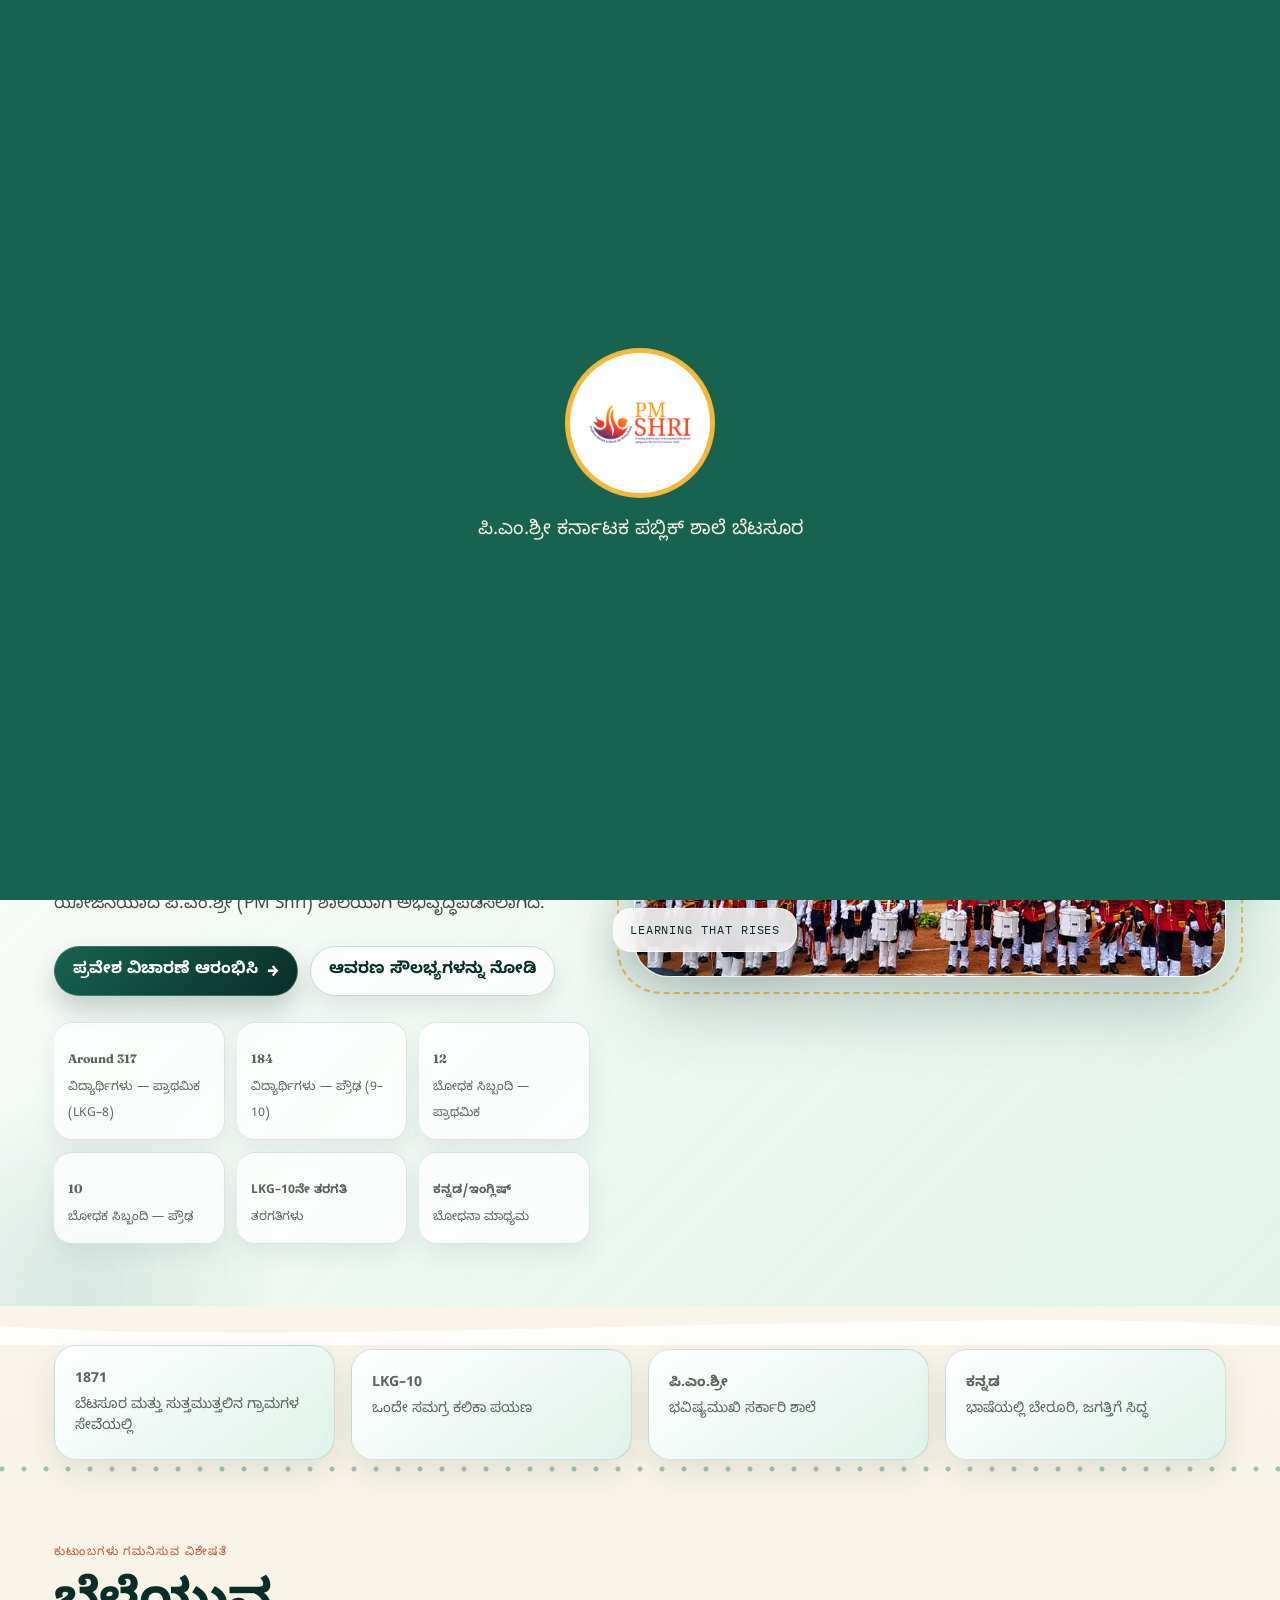
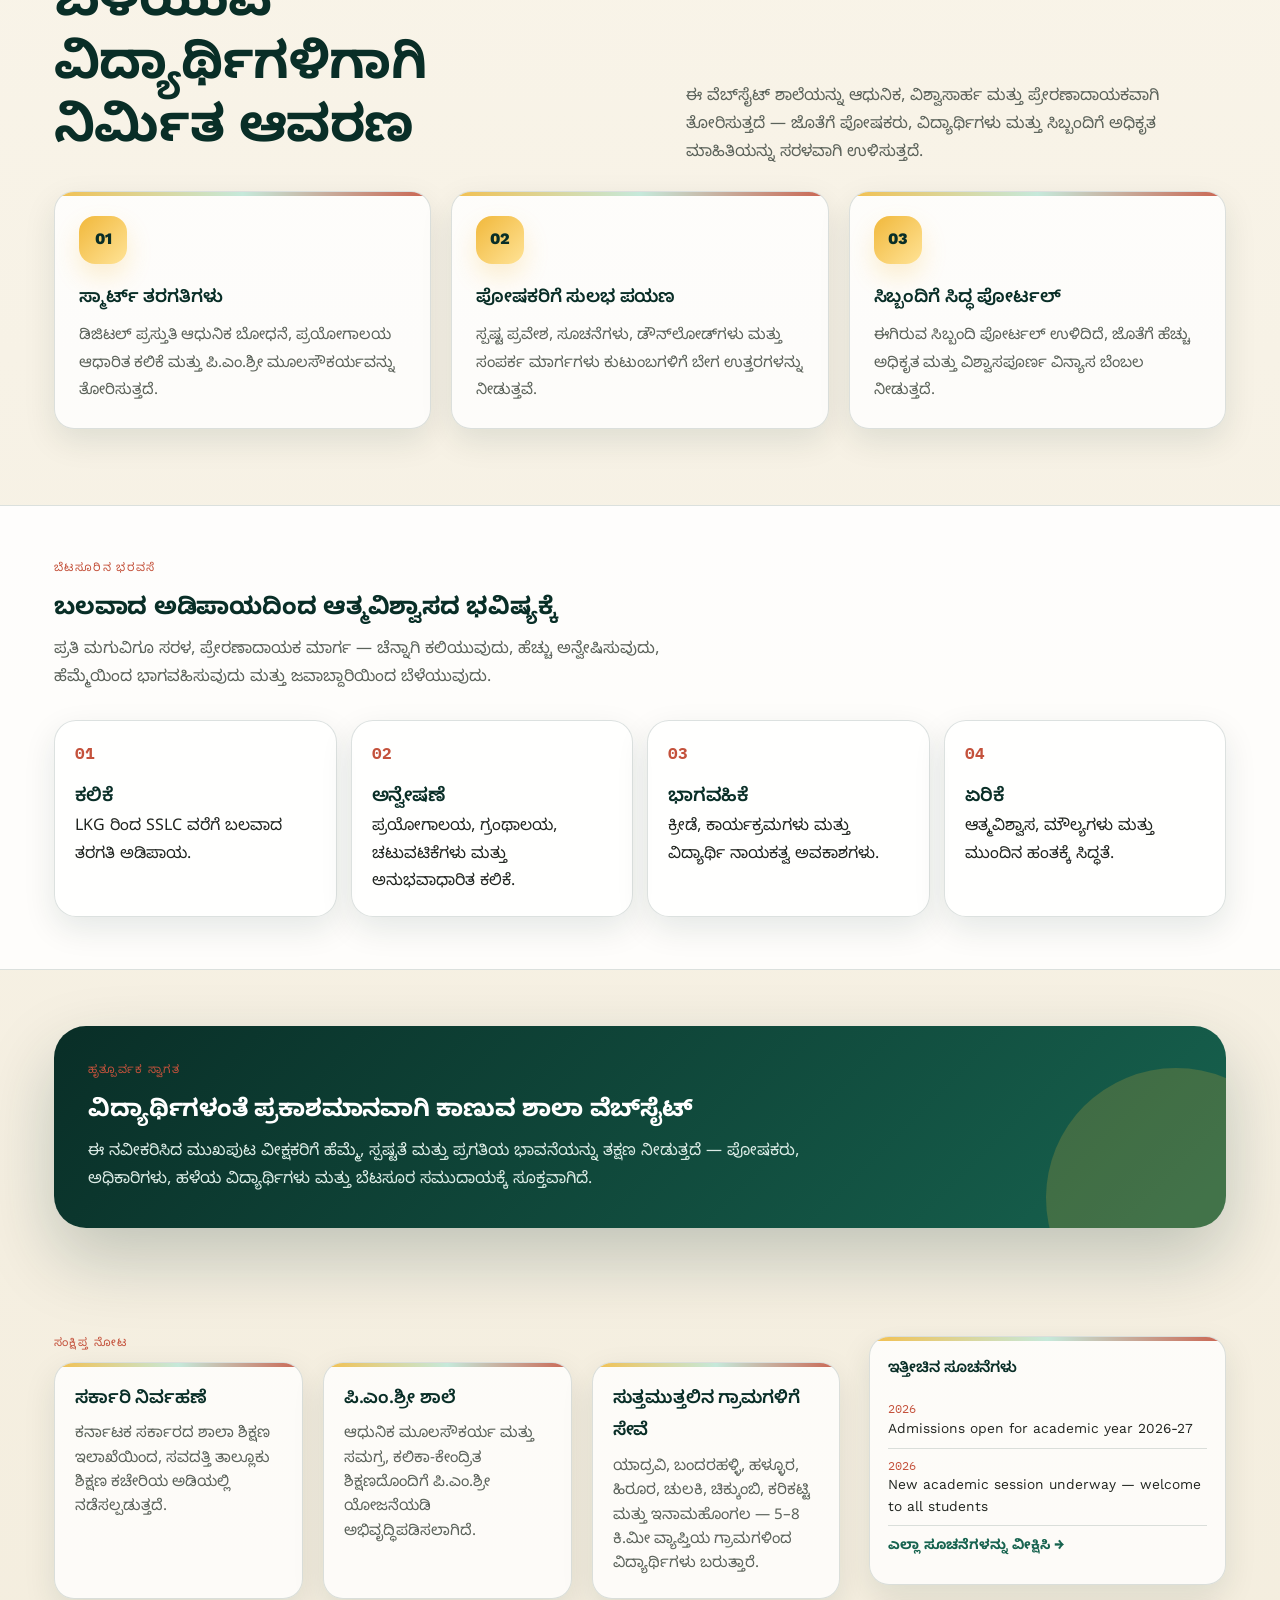
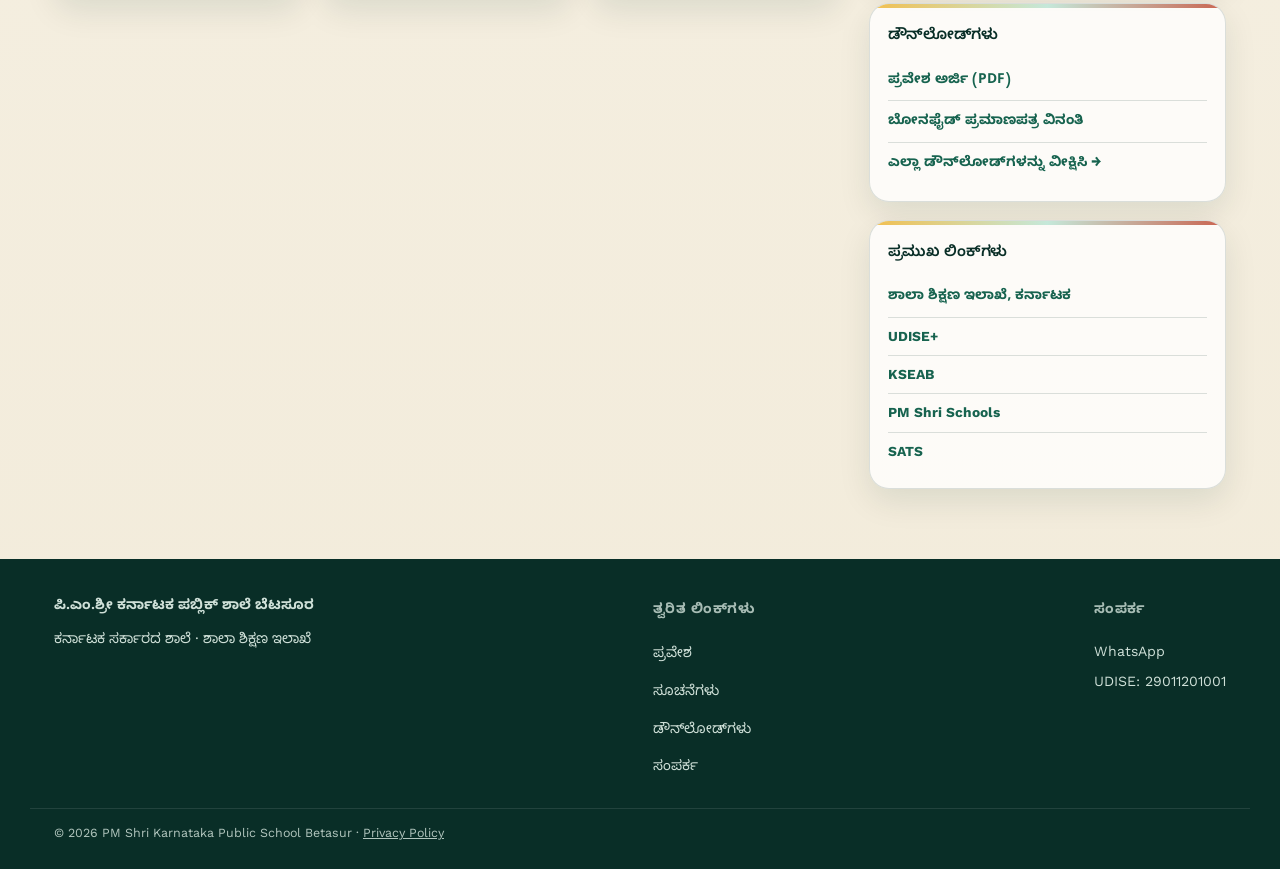
==== commit 494e8a1e: "Update index.html" ====
--- a/index.html
+++ b/index.html
@@ -134,11 +134,11 @@
       </div>
       <div class="hero-stats">
               <div><b><span class="count-up" data-target="400" data-prefix="Around ">0</span></b><span class="t-en">Students &mdash; Primary (LKG&ndash;8th)</span><span class="t-kn">ವಿದ್ಯಾರ್ಥಿಗಳು &mdash; ಪ್ರಾಥಮಿಕ (LKG&ndash;8)</span></div>
-        <div><b><span class="count-up" data-target="250" data-prefix="Around ">0</span></b><span class="t-en">Students &mdash; Secondary (9th&ndash;10th)</span><span class="t-kn">ವಿದ್ಯಾರ್ಥಿಗಳು &mdash; ಪ್ರೌಢ (9&ndash;10)</span></div>
+        <div><b><span class="count-up" data-target="232">0</span></b><span class="t-en">Students &mdash; Secondary (9th&ndash;10th)</span><span class="t-kn">ವಿದ್ಯಾರ್ಥಿಗಳು &mdash; ಪ್ರೌಢ (9&ndash;10)</span></div>
         <div><b><span class="count-up" data-target="15">0</span></b><span class="t-en">Teaching staff &mdash; Primary</span><span class="t-kn">ಬೋಧಕ ಸಿಬ್ಬಂದಿ &mdash; ಪ್ರಾಥಮಿಕ</span></div>
-        <div><b><span class="count-up" data-target="8">0</span></b><span class="t-en">Teaching staff &mdash; Secondary</span><span class="t-kn">ಬೋಧಕ ಸಿಬ್ಬಂದಿ &mdash; ಪ್ರೌಢ</span></div>
+        <div><b><span class="count-up" data-target="13">0</span></b><span class="t-en">Teaching staff &mdash; Secondary</span><span class="t-kn">ಬೋಧಕ ಸಿಬ್ಬಂದಿ &mdash; ಪ್ರೌಢ</span></div>
         <div><b><span class="t-en">LKG&ndash;10th</span><span class="t-kn">LKG&ndash;10ನೇ ತರಗತಿ</span></b><span class="t-en">Grades offered</span><span class="t-kn">ತರಗತಿಗಳು</span></div>
-        <div><b><span class="t-en">Kannada</span><span class="t-kn">ಕನ್ನಡ</span></b><span class="t-en">Medium of instruction</span><span class="t-kn">ಬೋಧನಾ ಮಾಧ್ಯಮ</span></div>
+        <div><b><span class="t-en">Kannada/English</span><span class="t-kn">ಕನ್ನಡ/ಇಂಗ್ಲಿಷ್</span></b><span class="t-en">Medium of instruction</span><span class="t-kn">ಬೋಧನಾ ಮಾಧ್ಯಮ</span></div>
       </div>
     </div>
     <div class="hero-photo"><img src="images/school-building.jpg" alt="PM Shri Karnataka Public School Betasur building" width="661" height="557" decoding="async" fetchpriority="high"></div>
--- a/styles.css
+++ b/styles.css
@@ -883,3 +883,21 @@
 @media (min-width:1500px){
   .hero-photo{ margin-right:-90px; }
 }
+
+.benefit-list{ margin:8px 0 0; padding-left:20px; line-height:1.7; }
+.benefit-list li{ break-inside:avoid; }
+@media (min-width:761px){ .benefit-list{ columns:2; column-gap:32px; } }
+
+.t-note{ font-size:0.85rem; color:var(--ink-soft); margin-top:8px; }
+
+
+@media (min-width:761px){
+  .card ul.benefit-list{ columns:2; column-gap:32px; }
+  .card ul.benefit-list li{ break-inside:avoid; }
+}
+
+@media (min-width:761px){
+  .facilities-grid{ display:flex; flex-wrap:wrap; justify-content:center; gap:20px; }
+  .facilities-grid .card{ flex:0 1 calc((100% - 40px) / 3); }
+}
+.facilities-grid .card p:not(:last-child){ margin-bottom:10px; }
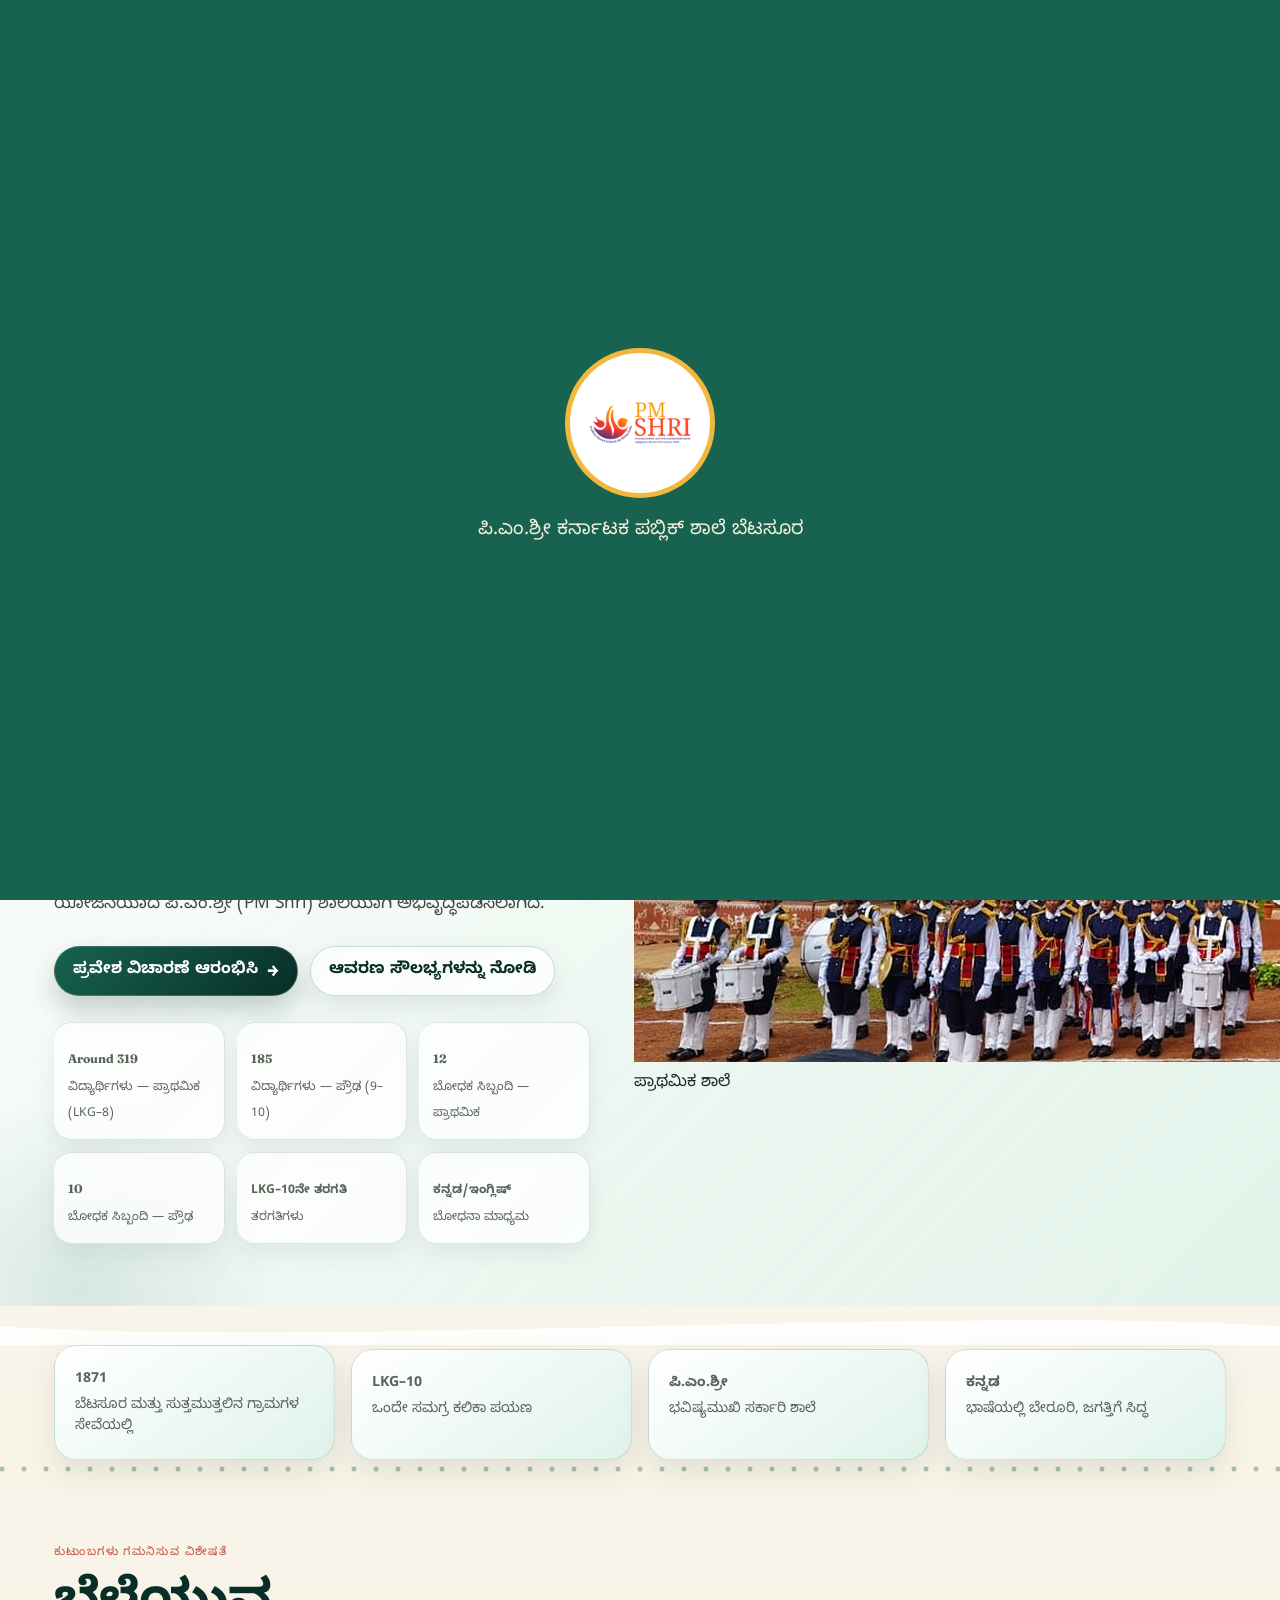
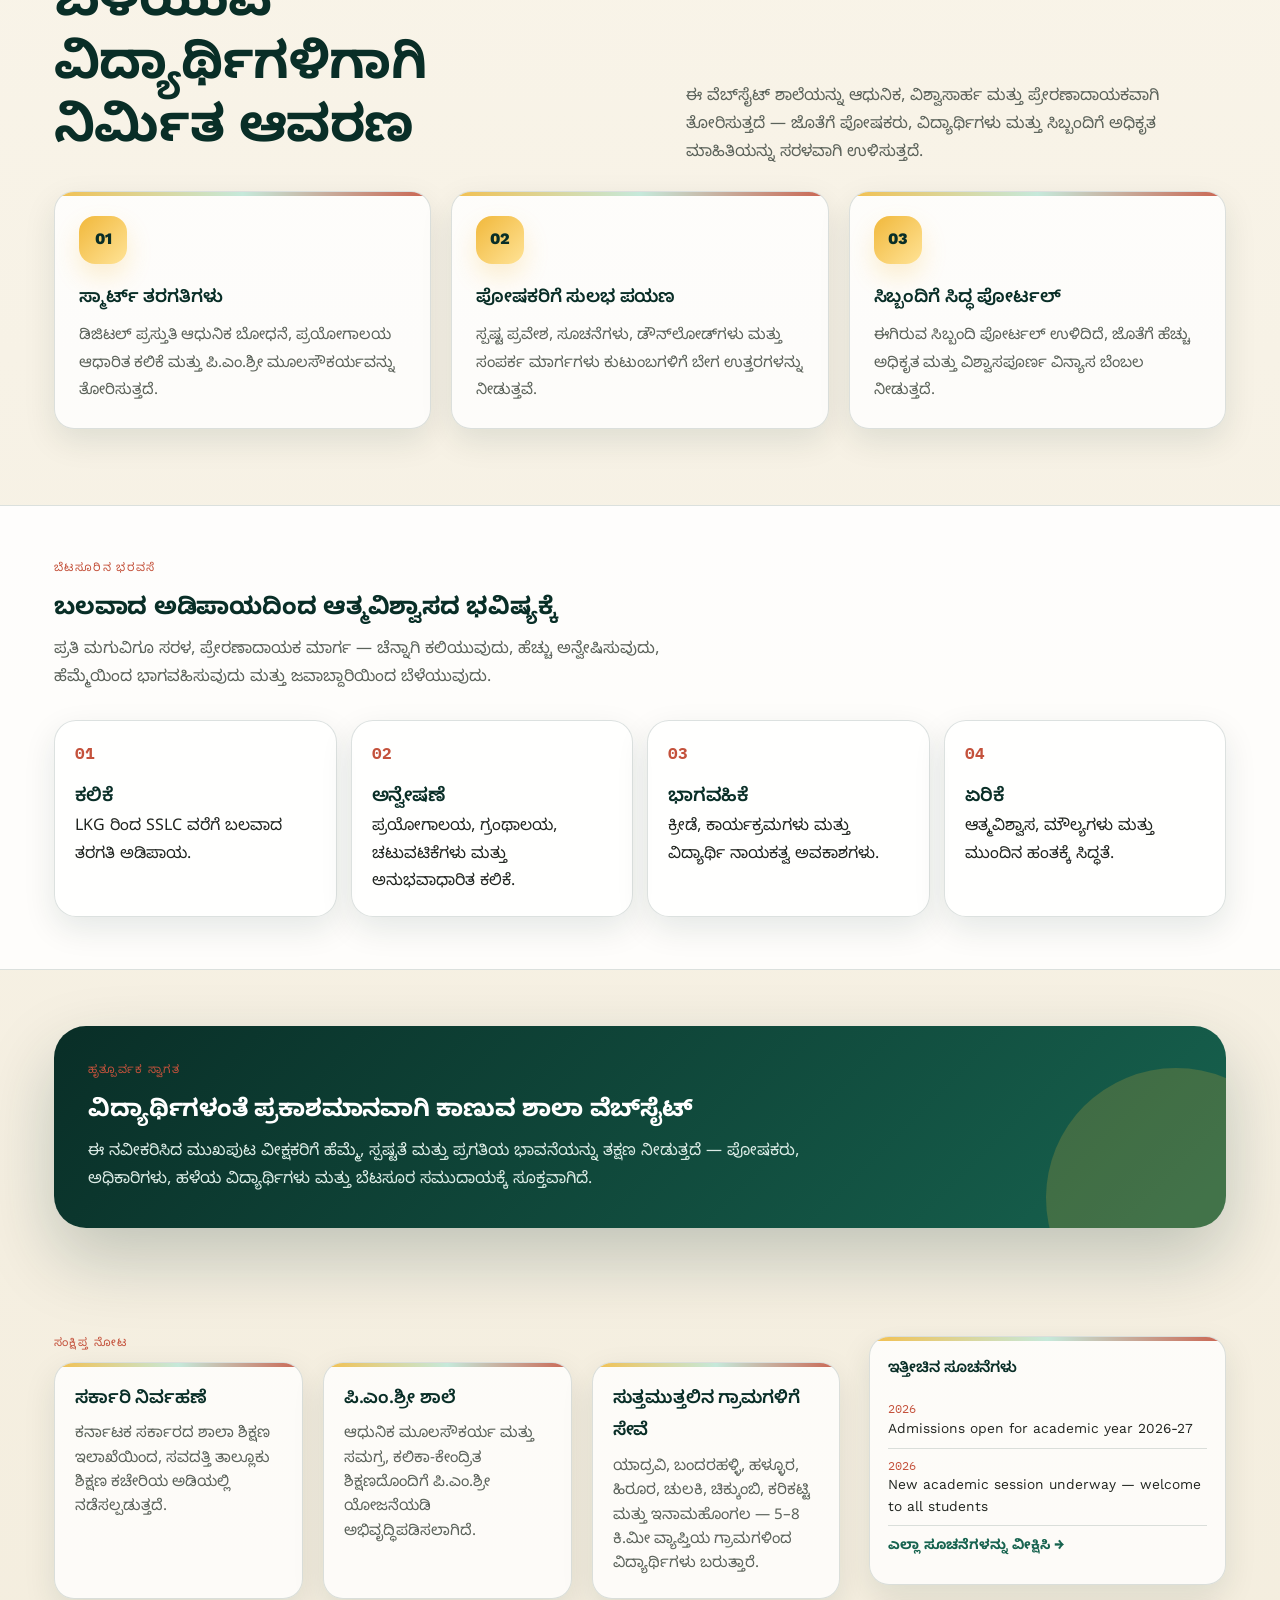
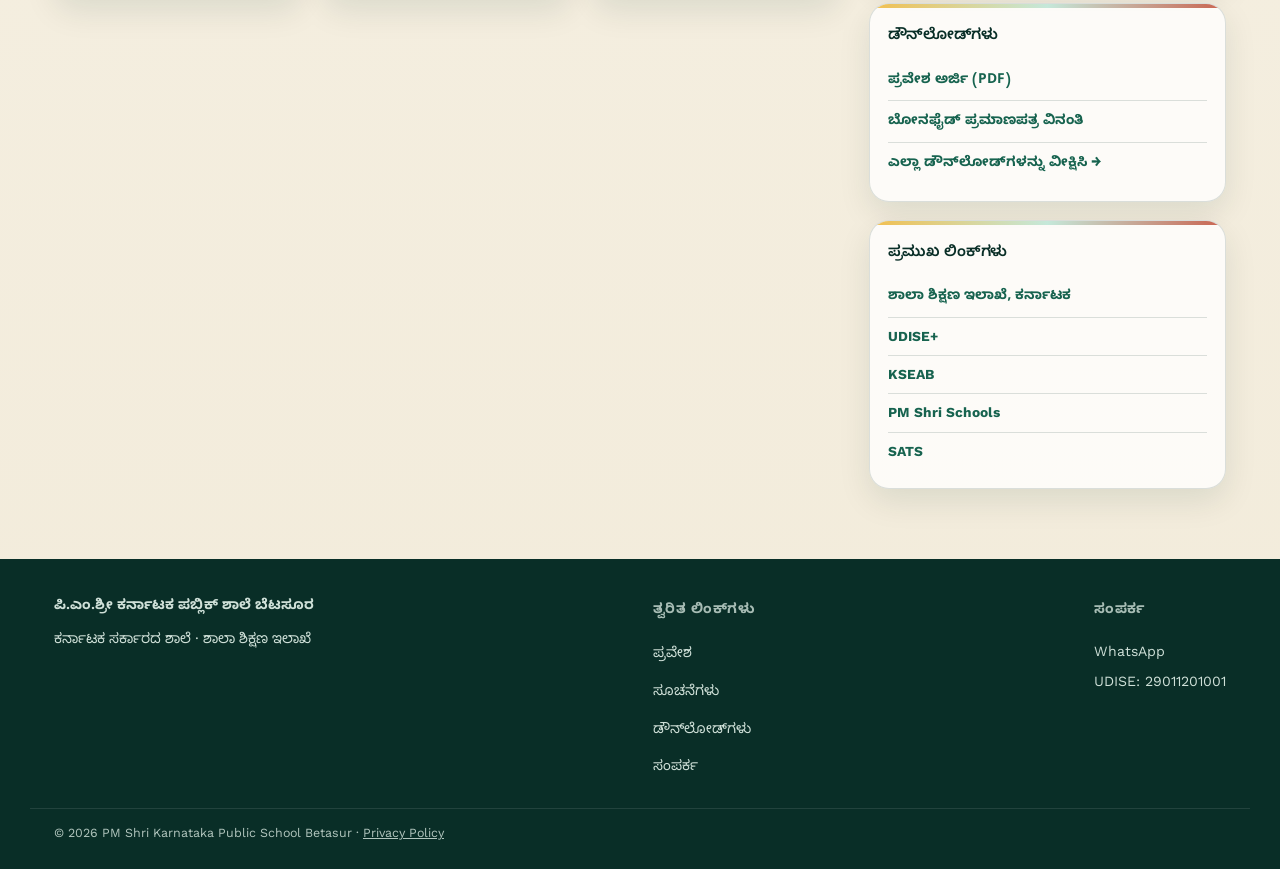
==== commit c975e6a7: "Update index.html" ====
--- a/index.html
+++ b/index.html
@@ -141,8 +141,16 @@
         <div><b><span class="t-en">Kannada/English</span><span class="t-kn">ಕನ್ನಡ/ಇಂಗ್ಲಿಷ್</span></b><span class="t-en">Medium of instruction</span><span class="t-kn">ಬೋಧನಾ ಮಾಧ್ಯಮ</span></div>
       </div>
     </div>
-    <div class="hero-photo"><img src="images/school-building.jpg" alt="PM Shri Karnataka Public School Betasur building" width="661" height="557" decoding="async" fetchpriority="high"></div>
-  </div>
+<div class="hero-duo">
+  <div class="hero-duo-item">
+    <img src="images/school-building.jpg" alt="PM Shri Karnataka Public School Betasur primary school building" decoding="async" fetchpriority="high">
+    <span class="hero-duo-label"><span class="t-en">Primary school</span><span class="t-kn">ಪ್ರಾಥಮಿಕ ಶಾಲೆ</span></span>
+  </div>
+  <div class="hero-duo-item">
+    <img src="images/school-building-2.jpg" alt="PM Shri Karnataka Public School Betasur high school building" decoding="async" loading="lazy" onerror="this.closest('.hero-duo-item').style.display='none'">
+    <span class="hero-duo-label"><span class="t-en">High school</span><span class="t-kn">ಪ್ರೌಢಶಾಲೆ</span></span>
+  </div>
+</div>  </div>
 </section>
 
 <div class="section-wave"><svg viewBox="0 0 1200 60" preserveAspectRatio="none"><path d="M0,32 C300,64 900,0 1200,32 L1200,60 L0,60 Z" fill="var(--bg-panel)"></path></svg></div>
